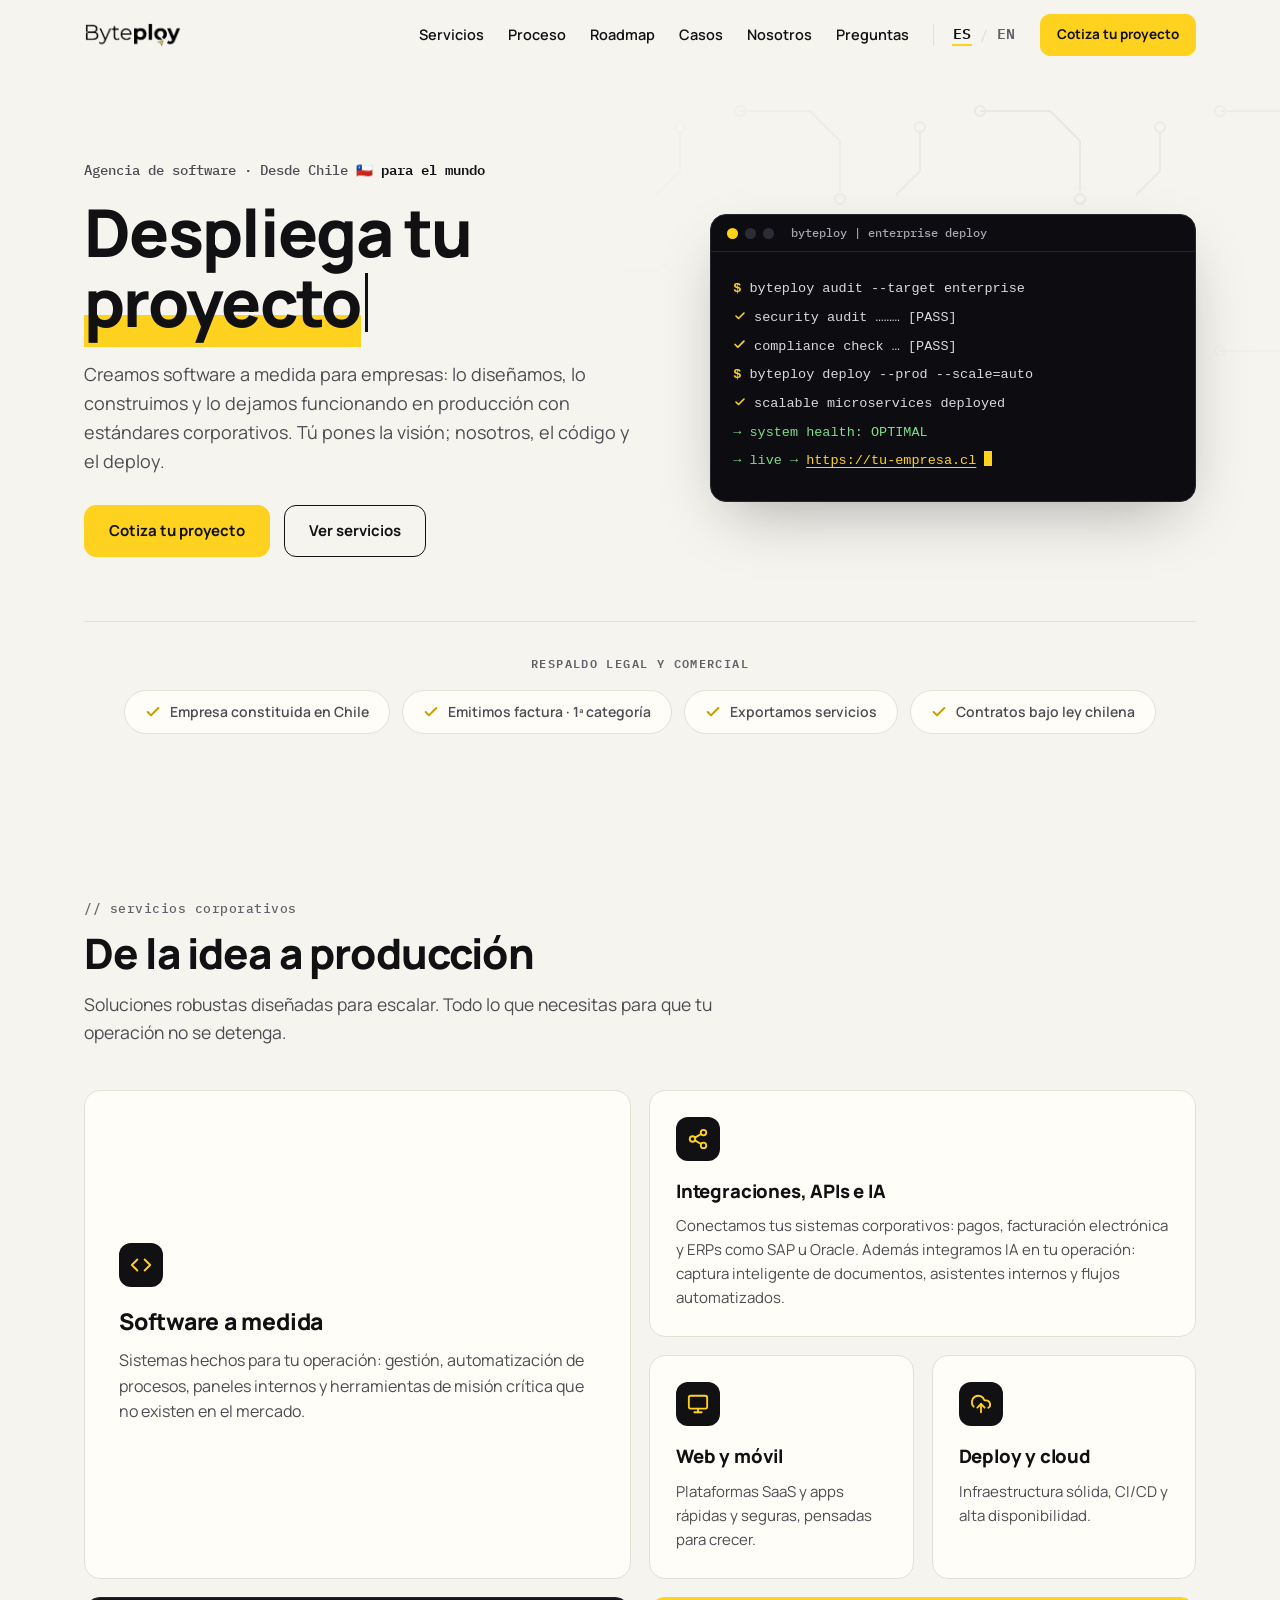
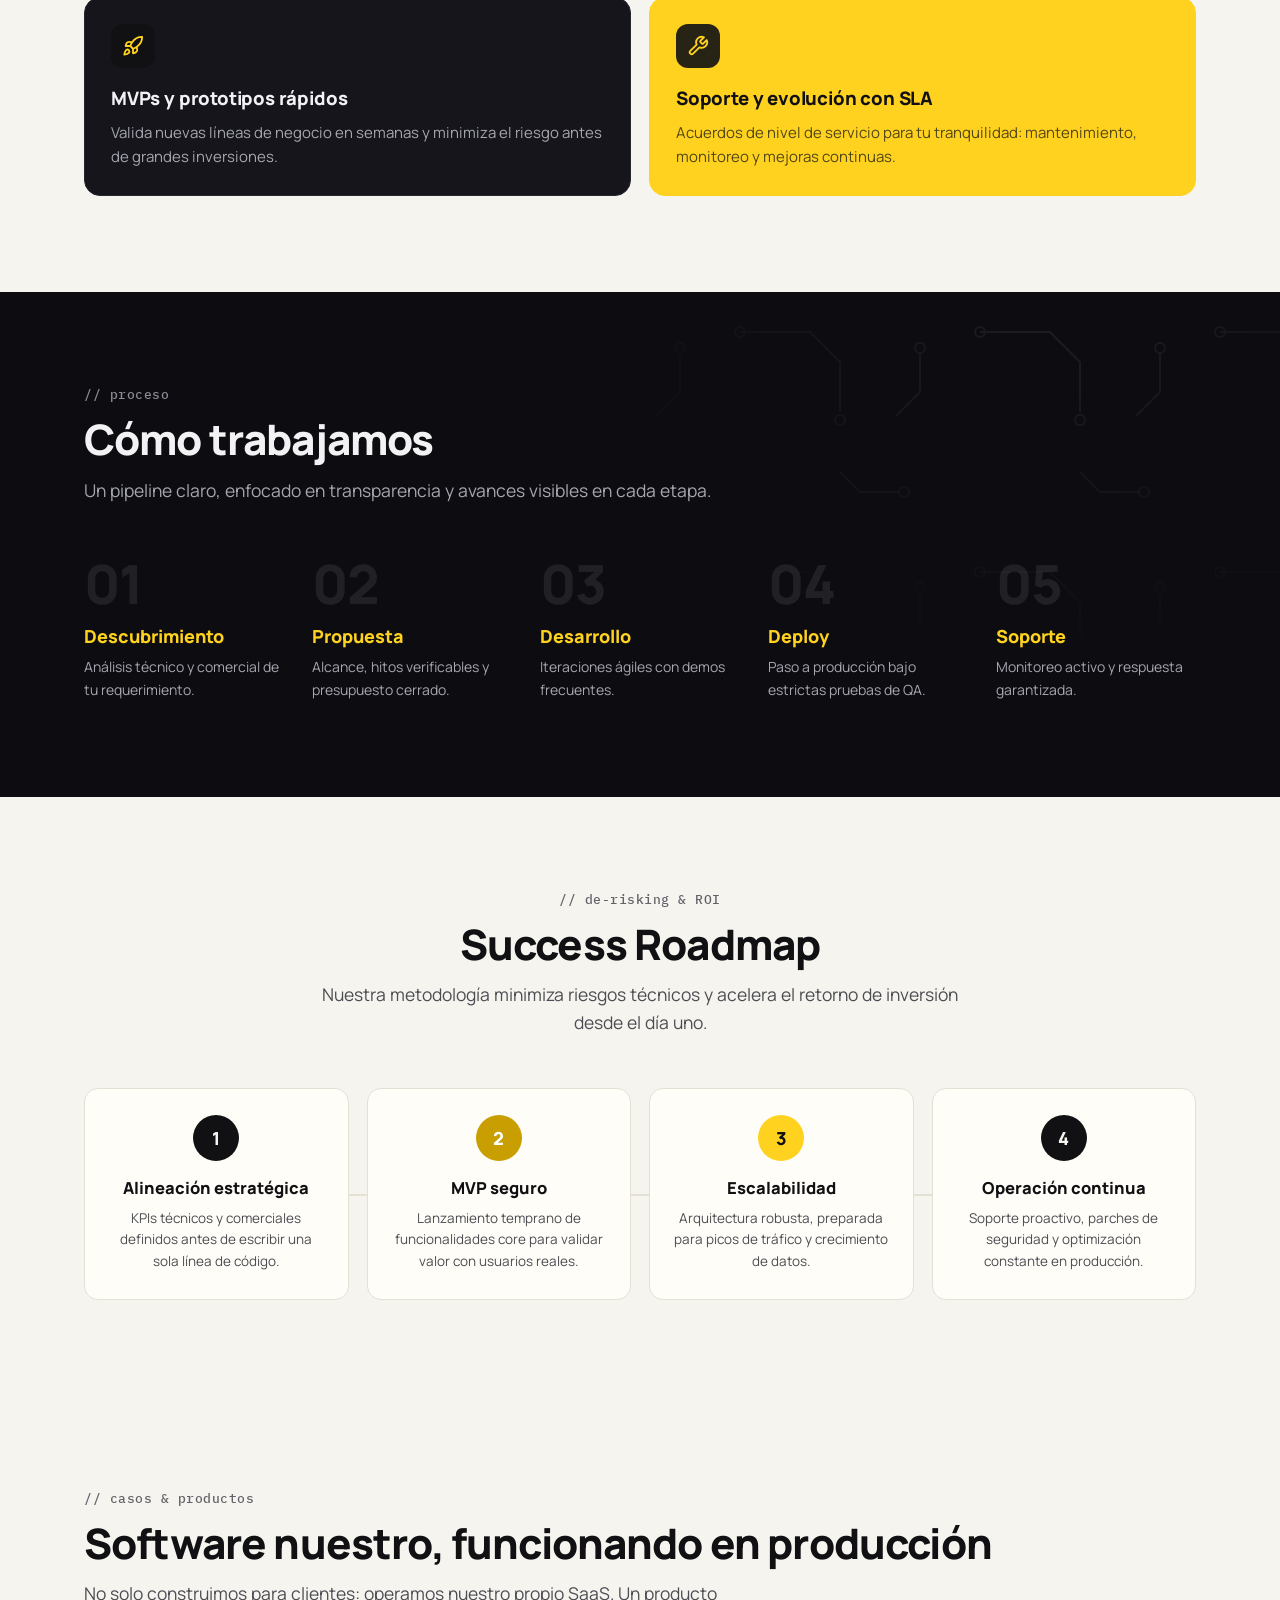
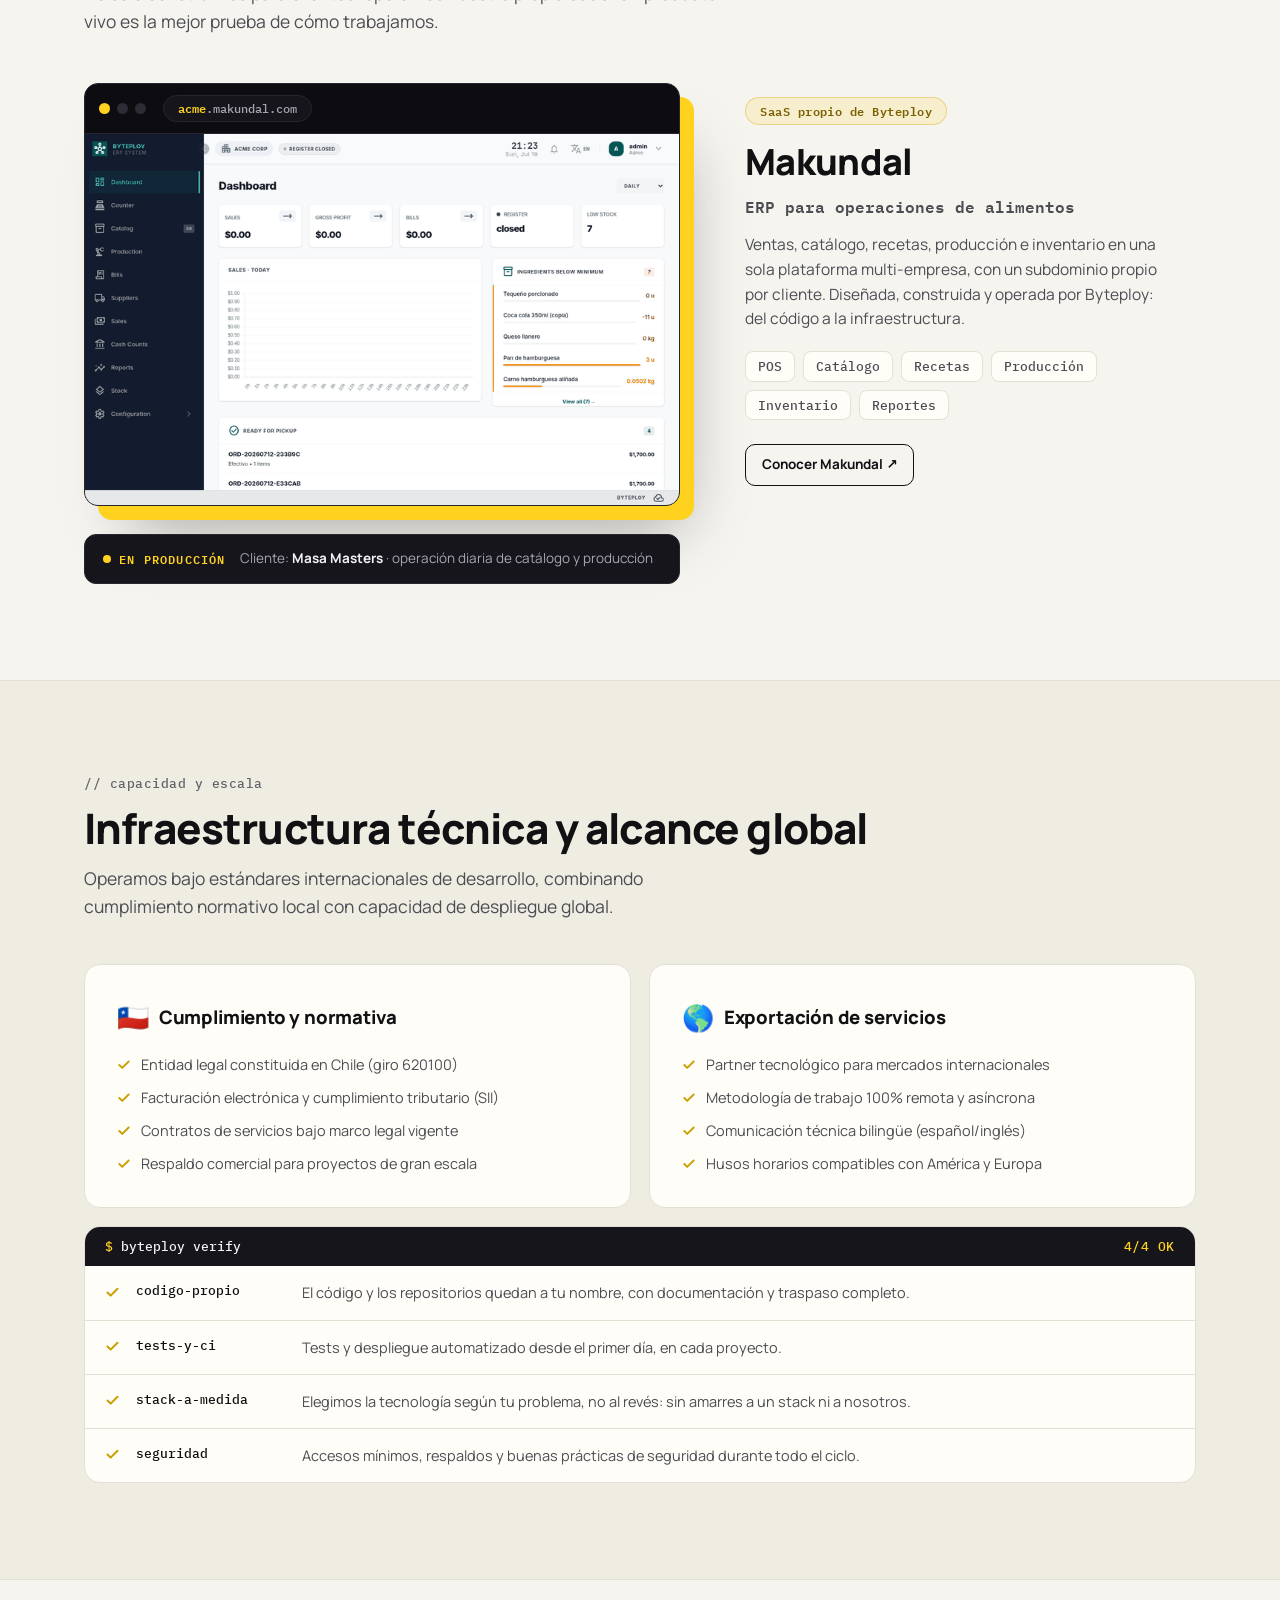
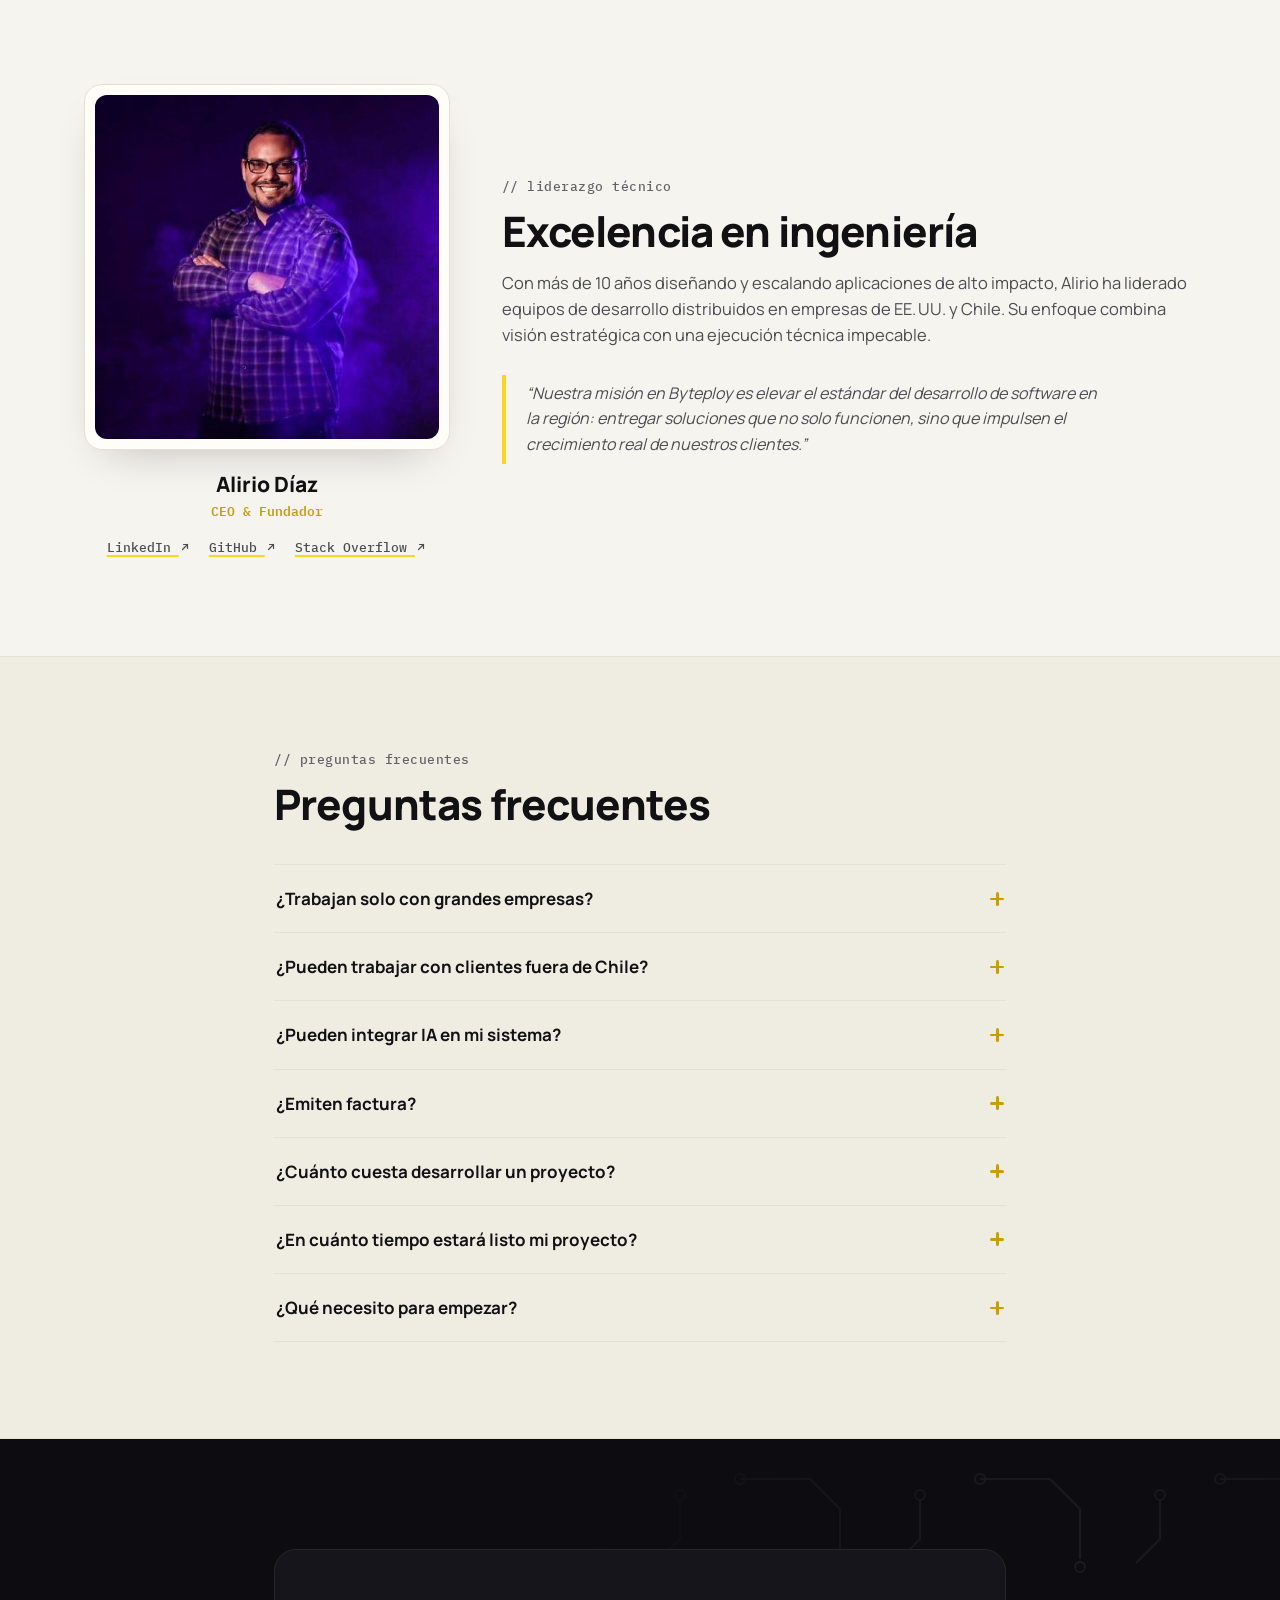
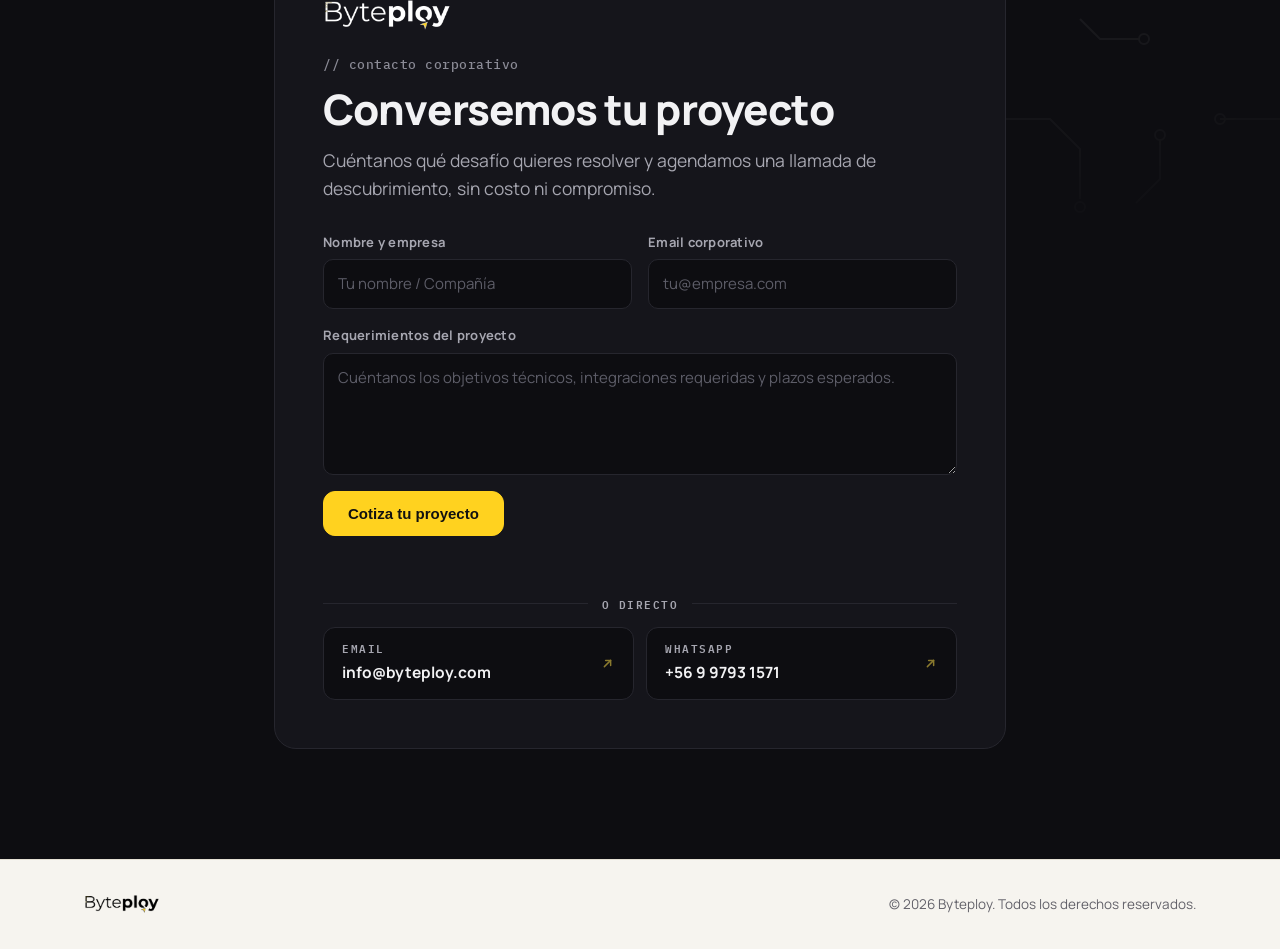
==== index.html @ f029f4d3 "Liderazgo: quitar mini-cards duplicadas y flechas SVG en links Se eliminan las cards Especialidad/Tr" ====
<!doctype html>
<html lang="es">
<head>
  <meta charset="utf-8">
  <meta name="viewport" content="width=device-width, initial-scale=1">
  <title>Byteploy | Software a medida para empresas · Despliega tu empresa</title>
  <meta name="description" content="Agencia chilena de desarrollo de software a medida para empresas. Aplicaciones web, MVPs, integraciones ERP y deploy en producción con estándares corporativos. Desde Chile para el mundo.">
  <meta name="author" content="Byteploy">
  <meta name="robots" content="index, follow, max-image-preview:large">
  <meta name="format-detection" content="telephone=no">
  <meta name="theme-color" content="#f6f4ef">

  <link rel="canonical" href="https://byteploy.com/">
  <link rel="alternate" hreflang="es" href="https://byteploy.com/">
  <link rel="alternate" hreflang="en" href="https://byteploy.com/en/">
  <link rel="alternate" hreflang="x-default" href="https://byteploy.com/">

  <meta property="og:type" content="website">
  <meta property="og:site_name" content="Byteploy">
  <meta property="og:locale" content="es_CL">
  <meta property="og:locale:alternate" content="en_US">
  <meta property="og:title" content="Byteploy | Despliega tu empresa">
  <meta property="og:description" content="Software a medida para empresas: diseño, desarrollo, deploy y soporte con estándares corporativos. Desde Chile para el mundo.">
  <meta property="og:url" content="https://byteploy.com/">
  <meta property="og:image" content="https://byteploy.com/assets/og.png">
  <meta property="og:image:width" content="1200">
  <meta property="og:image:height" content="630">
  <meta property="og:image:alt" content="Byteploy | software a medida para empresas, desde Chile para el mundo">
  <meta name="twitter:card" content="summary_large_image">
  <meta name="twitter:title" content="Byteploy | Despliega tu empresa">
  <meta name="twitter:description" content="Software a medida para empresas: diseño, desarrollo, deploy y soporte con estándares corporativos.">
  <meta name="twitter:image" content="https://byteploy.com/assets/og.png">

  <link rel="icon" href="assets/favicon.ico" sizes="any">
  <link rel="icon" type="image/png" sizes="32x32" href="assets/favicon-32.png">
  <link rel="icon" type="image/png" sizes="16x16" href="assets/favicon-16.png">
  <link rel="apple-touch-icon" href="assets/apple-touch-icon.png">
  <link rel="manifest" href="site.webmanifest">
  <link rel="preload" href="assets/fonts/manrope-variable.woff2" as="font" type="font/woff2" crossorigin>
  <link rel="preload" href="assets/fonts/plexmono-400.woff2" as="font" type="font/woff2" crossorigin>
  <link rel="stylesheet" href="assets/styles.css">

  <script type="application/ld+json">
  {
    "@context": "https://schema.org",
    "@graph": [
      {
        "@type": ["Organization", "ProfessionalService"],
        "@id": "https://byteploy.com/#org",
        "name": "Byteploy",
        "url": "https://byteploy.com/",
        "logo": { "@type": "ImageObject", "url": "https://byteploy.com/assets/icon-512.png" },
        "image": "https://byteploy.com/assets/og.png",
        "slogan": "Despliega tu empresa",
        "description": "Agencia chilena de desarrollo de software a medida para empresas. De la idea a producción: diseño, desarrollo, deploy y soporte con SLA.",
        "email": "info@byteploy.com",
        "founder": {
          "@type": "Person",
          "name": "Alirio Díaz",
          "jobTitle": "CEO & Founder",
          "sameAs": [
            "https://linkedin.com/in/alirio-diaz",
            "https://github.com/AlirioDS",
            "https://stackoverflow.com/users/6620037/alirio-diaz"
          ]
        },
        "address": { "@type": "PostalAddress", "addressCountry": "CL" },
        "areaServed": [ { "@type": "Country", "name": "Chile" }, "Worldwide" ],
        "knowsLanguage": ["es", "en"],
        "isicV4": "6201",
        "contactPoint": {
          "@type": "ContactPoint",
          "contactType": "sales",
          "email": "info@byteploy.com",
          "availableLanguage": ["Spanish", "English"]
        }
      },
      {
        "@type": "WebSite",
        "@id": "https://byteploy.com/#website",
        "url": "https://byteploy.com/",
        "name": "Byteploy",
        "inLanguage": "es",
        "publisher": { "@id": "https://byteploy.com/#org" }
      },
      {
        "@type": "WebPage",
        "@id": "https://byteploy.com/#webpage",
        "url": "https://byteploy.com/",
        "name": "Byteploy | Software a medida para empresas · Despliega tu empresa",
        "isPartOf": { "@id": "https://byteploy.com/#website" },
        "about": { "@id": "https://byteploy.com/#org" },
        "inLanguage": "es"
      },
      {
        "@type": "FAQPage",
        "@id": "https://byteploy.com/#faq",
        "mainEntity": [
          {
            "@type": "Question",
            "name": "¿Trabajan solo con grandes empresas?",
            "acceptedAnswer": { "@type": "Answer", "text": "No. Desarrollamos desde MVPs para validar nuevas líneas de negocio hasta sistemas corporativos de misión crítica. El proceso se adapta al tamaño del proyecto." }
          },
          {
            "@type": "Question",
            "name": "¿Pueden trabajar con clientes fuera de Chile?",
            "acceptedAnswer": { "@type": "Answer", "text": "Sí. Trabajamos de forma remota con clientes de cualquier país y estamos habilitados para exportar servicios de desarrollo. Los contratos se firman bajo legislación chilena." }
          },
          {
            "@type": "Question",
            "name": "¿Pueden integrar IA en mi sistema?",
            "acceptedAnswer": { "@type": "Answer", "text": "Sí. Integramos modelos de lenguaje y automatización con IA en sistemas nuevos o existentes: captura inteligente de documentos, asistentes internos y flujos automatizados. Siempre con revisión de nuestro equipo y foco en resultados medibles." }
          },
          {
            "@type": "Question",
            "name": "¿Emiten factura?",
            "acceptedAnswer": { "@type": "Answer", "text": "Sí, por supuesto." }
          },
          {
            "@type": "Question",
            "name": "¿Cuánto cuesta desarrollar un proyecto?",
            "acceptedAnswer": { "@type": "Answer", "text": "Depende del alcance. Después de una primera conversación sin costo, te enviamos una propuesta clara con etapas, hitos verificables y presupuesto cerrado." }
          },
          {
            "@type": "Question",
            "name": "¿En cuánto tiempo estará listo mi proyecto?",
            "acceptedAnswer": { "@type": "Answer", "text": "Un MVP suele tomar semanas; un sistema completo, algunos meses. En la propuesta te entregamos un calendario realista con hitos verificables." }
          },
          {
            "@type": "Question",
            "name": "¿Qué necesito para empezar?",
            "acceptedAnswer": { "@type": "Answer", "text": "Solo tu idea o requerimiento. Escríbenos, lo conversamos y te proponemos el mejor camino: prototipo, MVP o desarrollo completo." }
          }
        ]
      }
    ]
  }
  </script>
</head>
<body>
<a class="skip-link" href="#contenido">Saltar al contenido</a>

<header class="site-header" id="top">
  <nav class="nav container" aria-label="Principal">
    <a class="brand" href="#top" aria-label="Byteploy | inicio">
      <img src="assets/wordmark.png" width="98" height="26" alt="Byteploy" fetchpriority="high">
    </a>
    <button class="nav-toggle" aria-expanded="false" aria-controls="nav-menu">
      <span class="sr-only">Abrir menú</span>
      <svg viewBox="0 0 24 24" width="24" height="24" aria-hidden="true" focusable="false" fill="none" stroke="currentColor" stroke-width="2" stroke-linecap="round"><line x1="4" y1="7" x2="20" y2="7"/><line x1="4" y1="12" x2="20" y2="12"/><line x1="4" y1="17" x2="20" y2="17"/></svg>
    </button>
    <ul id="nav-menu" class="nav-menu">
      <li><a href="#servicios">Servicios</a></li>
      <li><a href="#proceso">Proceso</a></li>
      <li><a href="#roadmap">Roadmap</a></li>
      <li><a href="#casos">Casos</a></li>
      <li><a href="#nosotros">Nosotros</a></li>
      <li><a href="#faq">Preguntas</a></li>
      <li class="lang-pair"><a class="lang-btn active" href="./" aria-current="true">ES</a><span aria-hidden="true">/</span><a class="lang-btn" href="en/" hreflang="en" lang="en">EN</a></li>
      <li><a class="btn btn-primary btn-small" href="#contacto">Cotiza tu proyecto</a></li>
    </ul>
  </nav>
</header>

<main id="contenido">

<section class="hero">
  <div class="circuit" aria-hidden="true"></div>
  <div class="container">
    <div class="hero-grid">
      <div class="hero-copy">
        <p class="eyebrow">Agencia de software · Desde Chile 🇨🇱 <b>para el mundo</b></p>
        <h1 class="hero-title">
          <span class="sr-only">Byteploy: despliega tu empresa, tu proyecto, tu idea.</span>
          <span aria-hidden="true">Despliega tu <span class="typewrap"><span id="typeword" class="typeword" data-words='["empresa","proyecto","idea","MVP","plataforma","startup","negocio"]'>empresa</span><span class="caret"></span></span></span>
        </h1>
        <p class="hero-sub">Creamos software a medida para empresas: lo diseñamos, lo construimos y lo dejamos funcionando en producción con estándares corporativos. Tú pones la visión; nosotros, el código y el deploy.</p>
        <div class="hero-cta">
          <a class="btn btn-primary" href="#contacto">Cotiza tu proyecto</a>
          <a class="btn btn-ghost" href="#servicios">Ver servicios</a>
        </div>
      </div>
      <div class="hero-visual" aria-hidden="true">
        <div class="term">
          <div class="term-bar"><span class="dot dot-y"></span><span class="dot"></span><span class="dot"></span><span class="term-title">byteploy | enterprise deploy</span></div>
          <pre class="term-body"><code><span class="p">$</span> byteploy audit --target enterprise
<span class="ck"></span>security audit ……… [PASS]
<span class="ck"></span>compliance check … [PASS]
<span class="p">$</span> byteploy deploy --prod --scale=auto
<span class="ck"></span>scalable microservices deployed
<span class="ok">→ system health: OPTIMAL</span>
<span class="ok">→ live →</span> <span class="t-url">https://tu-empresa.cl</span> <span class="term-cursor"></span></code></pre>
        </div>
      </div>
    </div>
    <div class="trust-chips">
      <p class="trust-label">Respaldo legal y comercial</p>
      <ul class="chips" aria-label="Respaldo legal y comercial">
        <li class="chip"><svg viewBox="0 0 24 24" aria-hidden="true" focusable="false"><path d="M20 6L9 17l-5-5"/></svg>Empresa constituida en Chile</li>
        <li class="chip"><svg viewBox="0 0 24 24" aria-hidden="true" focusable="false"><path d="M20 6L9 17l-5-5"/></svg>Emitimos factura · 1ª categoría</li>
        <li class="chip"><svg viewBox="0 0 24 24" aria-hidden="true" focusable="false"><path d="M20 6L9 17l-5-5"/></svg>Exportamos servicios</li>
        <li class="chip"><svg viewBox="0 0 24 24" aria-hidden="true" focusable="false"><path d="M20 6L9 17l-5-5"/></svg>Contratos bajo ley chilena</li>
      </ul>
    </div>
  </div>
</section>

<section id="servicios" class="section">
  <div class="container">
    <p class="kicker">// servicios corporativos</p>
    <h2 data-reveal>De la idea a producción</h2>
    <p class="section-sub" data-reveal>Soluciones robustas diseñadas para escalar. Todo lo que necesitas para que tu operación no se detenga.</p>
    <div class="bento">
      <article class="card b-a" data-reveal>
        <div>
          <span class="icon-chip"><svg viewBox="0 0 24 24" aria-hidden="true" focusable="false"><polyline points="16 18 22 12 16 6"/><polyline points="8 6 2 12 8 18"/></svg></span>
          <h3>Software a medida</h3>
          <p>Sistemas hechos para tu operación: gestión, automatización de procesos, paneles internos y herramientas de misión crítica que no existen en el mercado.</p>
        </div>
      </article>
      <article class="card b-b" data-reveal>
        <span class="icon-chip"><svg viewBox="0 0 24 24" aria-hidden="true" focusable="false"><circle cx="18" cy="5" r="3"/><circle cx="6" cy="12" r="3"/><circle cx="18" cy="19" r="3"/><line x1="8.59" y1="13.51" x2="15.42" y2="17.49"/><line x1="15.41" y1="6.51" x2="8.59" y2="10.49"/></svg></span>
        <h3>Integraciones, APIs e IA</h3>
        <p>Conectamos tus sistemas corporativos: pagos, facturación electrónica y ERPs como SAP u Oracle. Además integramos IA en tu operación: captura inteligente de documentos, asistentes internos y flujos automatizados.</p>
      </article>
      <article class="card b-c" data-reveal>
        <span class="icon-chip"><svg viewBox="0 0 24 24" aria-hidden="true" focusable="false"><rect x="2" y="3" width="20" height="14" rx="2"/><line x1="8" y1="21" x2="16" y2="21"/><line x1="12" y1="17" x2="12" y2="21"/></svg></span>
        <h3>Web y móvil</h3>
        <p>Plataformas SaaS y apps rápidas y seguras, pensadas para crecer.</p>
      </article>
      <article class="card b-d" data-reveal>
        <span class="icon-chip"><svg viewBox="0 0 24 24" aria-hidden="true" focusable="false"><path d="M4 14.9A7 7 0 1 1 15.7 8h1.8a4.5 4.5 0 0 1 2.5 8.2"/><path d="M12 12v9"/><path d="m16 16-4-4-4 4"/></svg></span>
        <h3>Deploy y cloud</h3>
        <p>Infraestructura sólida, CI/CD y alta disponibilidad.</p>
      </article>
      <article class="card card-dark b-e" data-reveal>
        <div>
          <span class="icon-chip"><svg viewBox="0 0 24 24" aria-hidden="true" focusable="false"><path d="M4.5 16.5c-1.5 1.26-2 5-2 5s3.74-.5 5-2c.71-.84.7-2.13-.09-2.91a2.18 2.18 0 0 0-2.91-.09z"/><path d="m12 15-3-3a22 22 0 0 1 2-3.95A12.88 12.88 0 0 1 22 2c0 2.72-.78 7.5-6 11a22.35 22.35 0 0 1-4 2z"/><path d="M9 12H4s.55-3.03 2-4c1.62-1.08 5 0 5 0"/><path d="M12 15v5s3.03-.55 4-2c1.08-1.62 0-5 0-5"/></svg></span>
          <h3>MVPs y prototipos rápidos</h3>
          <p>Valida nuevas líneas de negocio en semanas y minimiza el riesgo antes de grandes inversiones.</p>
        </div>
      </article>
      <article class="card card-yellow b-f" data-reveal>
        <div>
          <span class="icon-chip icon-chip-inv"><svg viewBox="0 0 24 24" aria-hidden="true" focusable="false"><path d="M14.7 6.3a1 1 0 0 0 0 1.4l1.6 1.6a1 1 0 0 0 1.4 0l3.77-3.77a6 6 0 0 1-7.94 7.94l-6.91 6.91a2.12 2.12 0 0 1-3-3l6.91-6.91a6 6 0 0 1 7.94-7.94l-3.76 3.76z"/></svg></span>
          <h3>Soporte y evolución con SLA</h3>
          <p>Acuerdos de nivel de servicio para tu tranquilidad: mantenimiento, monitoreo y mejoras continuas.</p>
        </div>
      </article>
    </div>
  </div>
</section>

<section id="proceso" class="section section-dark">
  <div class="circuit" aria-hidden="true"></div>
  <div class="container">
    <p class="kicker">// proceso</p>
    <h2 data-reveal>Cómo trabajamos</h2>
    <p class="section-sub" data-reveal>Un pipeline claro, enfocado en transparencia y avances visibles en cada etapa.</p>
    <ol class="steps">
      <li class="step" data-reveal><div class="ghost">01</div><h3>Descubrimiento</h3><p>Análisis técnico y comercial de tu requerimiento.</p></li>
      <li class="step" data-reveal><div class="ghost">02</div><h3>Propuesta</h3><p>Alcance, hitos verificables y presupuesto cerrado.</p></li>
      <li class="step" data-reveal><div class="ghost">03</div><h3>Desarrollo</h3><p>Iteraciones ágiles con demos frecuentes.</p></li>
      <li class="step" data-reveal><div class="ghost">04</div><h3>Deploy</h3><p>Paso a producción bajo estrictas pruebas de QA.</p></li>
      <li class="step" data-reveal><div class="ghost">05</div><h3>Soporte</h3><p>Monitoreo activo y respuesta garantizada.</p></li>
    </ol>
  </div>
</section>

<section id="roadmap" class="section">
  <div class="container center">
    <p class="kicker">// de-risking &amp; ROI</p>
    <h2 data-reveal>Success Roadmap</h2>
    <p class="section-sub" data-reveal>Nuestra metodología minimiza riesgos técnicos y acelera el retorno de inversión desde el día uno.</p>
    <div class="road">
      <div class="road-line" aria-hidden="true"></div>
      <div class="road-grid">
        <div class="road-card" data-reveal><div class="road-num rn-ink">1</div><h3>Alineación estratégica</h3><p>KPIs técnicos y comerciales definidos antes de escribir una sola línea de código.</p></div>
        <div class="road-card" data-reveal><div class="road-num rn-gold">2</div><h3>MVP seguro</h3><p>Lanzamiento temprano de funcionalidades core para validar valor con usuarios reales.</p></div>
        <div class="road-card" data-reveal><div class="road-num rn-yellow">3</div><h3>Escalabilidad</h3><p>Arquitectura robusta, preparada para picos de tráfico y crecimiento de datos.</p></div>
        <div class="road-card" data-reveal><div class="road-num rn-ink">4</div><h3>Operación continua</h3><p>Soporte proactivo, parches de seguridad y optimización constante en producción.</p></div>
      </div>
    </div>
  </div>
</section>

<section id="casos" class="section">
  <div class="container">
    <p class="kicker">// casos &amp; productos</p>
    <h2 data-reveal>Software nuestro, funcionando en producción</h2>
    <p class="section-sub" data-reveal>No solo construimos para clientes: operamos nuestro propio SaaS. Un producto vivo es la mejor prueba de cómo trabajamos.</p>
    <div class="case-show">
      <div class="case-window" data-reveal>
        <div class="case-frame">
          <div class="case-frame-bar">
            <span class="dot dot-y"></span><span class="dot"></span><span class="dot"></span>
            <span class="case-url"><b>acme</b>.makundal.com</span>
          </div>
          <img src="assets/makundal-demo.gif" width="800" height="500" alt="Recorrido por Makundal: dashboard de ventas, punto de venta, catálogo, producción y reportes" loading="lazy">
        </div>
        <div class="case-status">
          <span class="case-status-live"><span class="case-status-dot" aria-hidden="true"></span>EN PRODUCCIÓN</span>
          <p>Cliente: <b>Masa Masters</b> · operación diaria de catálogo y producción</p>
        </div>
      </div>
      <div class="case-id" data-reveal>
        <p class="case-badge">SaaS propio de Byteploy</p>
        <h3>Makundal</h3>
        <p class="case-role">ERP para operaciones de alimentos</p>
        <p>Ventas, catálogo, recetas, producción e inventario en una sola plataforma multi-empresa, con un subdominio propio por cliente. Diseñada, construida y operada por Byteploy: del código a la infraestructura.</p>
        <ul class="case-modules" aria-label="Módulos de Makundal">
          <li>POS</li><li>Catálogo</li><li>Recetas</li><li>Producción</li><li>Inventario</li><li>Reportes</li>
        </ul>
        <a class="btn btn-ghost btn-small" href="https://makundal.com" target="_blank" rel="noopener">Conocer Makundal ↗</a>
      </div>
    </div>
  </div>
</section>

<section id="nosotros" class="section section-alt">
  <div class="container">
    <p class="kicker">// capacidad y escala</p>
    <h2 data-reveal>Infraestructura técnica y alcance global</h2>
    <p class="section-sub" data-reveal>Operamos bajo estándares internacionales de desarrollo, combinando cumplimiento normativo local con capacidad de despliegue global.</p>
    <div class="grid cards-2">
      <article class="card card-lg" data-reveal>
        <h3 class="flag"><span class="emoji">🇨🇱</span> Cumplimiento y normativa</h3>
        <ul class="mini-list">
          <li>Entidad legal constituida en Chile (giro 620100)</li>
          <li>Facturación electrónica y cumplimiento tributario (SII)</li>
          <li>Contratos de servicios bajo marco legal vigente</li>
          <li>Respaldo comercial para proyectos de gran escala</li>
        </ul>
      </article>
      <article class="card card-lg" data-reveal>
        <h3 class="flag"><span class="emoji">🌎</span> Exportación de servicios</h3>
        <ul class="mini-list">
          <li>Partner tecnológico para mercados internacionales</li>
          <li>Metodología de trabajo 100% remota y asíncrona</li>
          <li>Comunicación técnica bilingüe (español/inglés)</li>
          <li>Husos horarios compatibles con América y Europa</li>
        </ul>
      </article>
    </div>
    <div class="verify-panel" data-reveal>
      <h3 class="sr-only">Garantías de ingeniería</h3>
      <div class="verify-bar">
        <span class="verify-cmd">byteploy verify</span>
        <span class="verify-count">4/4 OK</span>
      </div>
      <ul class="verify-list">
        <li class="verify-row">
          <span class="verify-check" aria-hidden="true"></span>
          <span class="verify-slug">codigo-propio</span>
          <p>El código y los repositorios quedan a tu nombre, con documentación y traspaso completo.</p>
        </li>
        <li class="verify-row">
          <span class="verify-check" aria-hidden="true"></span>
          <span class="verify-slug">tests-y-ci</span>
          <p>Tests y despliegue automatizado desde el primer día, en cada proyecto.</p>
        </li>
        <li class="verify-row">
          <span class="verify-check" aria-hidden="true"></span>
          <span class="verify-slug">stack-a-medida</span>
          <p>Elegimos la tecnología según tu problema, no al revés: sin amarres a un stack ni a nosotros.</p>
        </li>
        <li class="verify-row">
          <span class="verify-check" aria-hidden="true"></span>
          <span class="verify-slug">seguridad</span>
          <p>Accesos mínimos, respaldos y buenas prácticas de seguridad durante todo el ciclo.</p>
        </li>
      </ul>
    </div>
  </div>
</section>

<section id="liderazgo" class="section">
  <div class="container lead-grid">
    <div class="lead-side" data-reveal>
      <div class="lead-photo">
        <div class="ratio"><img src="assets/founder.jpg" width="460" height="460" alt="Alirio Díaz, CEO y fundador de Byteploy" loading="lazy"></div>
      </div>
      <div class="lead-name">
        <h3>Alirio Díaz</h3>
        <p class="lead-role">CEO &amp; Fundador</p>
        <ul class="founder-links">
          <li><a href="https://linkedin.com/in/alirio-diaz" target="_blank" rel="noopener">LinkedIn <svg class="ext" viewBox="0 0 24 24" width="12" height="12" fill="none" stroke="currentColor" stroke-width="2.4" stroke-linecap="round" stroke-linejoin="round" aria-hidden="true" focusable="false"><path d="M7 17 17 7"/><path d="M9 7h8v8"/></svg></a></li>
          <li><a href="https://github.com/AlirioDS" target="_blank" rel="noopener">GitHub <svg class="ext" viewBox="0 0 24 24" width="12" height="12" fill="none" stroke="currentColor" stroke-width="2.4" stroke-linecap="round" stroke-linejoin="round" aria-hidden="true" focusable="false"><path d="M7 17 17 7"/><path d="M9 7h8v8"/></svg></a></li>
          <li><a href="https://stackoverflow.com/users/6620037/alirio-diaz" target="_blank" rel="noopener">Stack Overflow <svg class="ext" viewBox="0 0 24 24" width="12" height="12" fill="none" stroke="currentColor" stroke-width="2.4" stroke-linecap="round" stroke-linejoin="round" aria-hidden="true" focusable="false"><path d="M7 17 17 7"/><path d="M9 7h8v8"/></svg></a></li>
        </ul>
      </div>
    </div>
    <div class="lead-copy">
      <p class="kicker">// liderazgo técnico</p>
      <h2 data-reveal>Excelencia en ingeniería</h2>
      <p class="lead-bio" data-reveal>Con más de 10 años diseñando y escalando aplicaciones de alto impacto, Alirio ha liderado equipos de desarrollo distribuidos en empresas de EE.&#8239;UU. y Chile. Su enfoque combina visión estratégica con una ejecución técnica impecable.</p>
      <blockquote class="quote" data-reveal>“Nuestra misión en Byteploy es elevar el estándar del desarrollo de software en la región: entregar soluciones que no solo funcionen, sino que impulsen el crecimiento real de nuestros clientes.”</blockquote>
    </div>
  </div>
</section>

<section id="faq" class="section section-alt">
  <div class="container container-narrow">
    <p class="kicker">// preguntas frecuentes</p>
    <h2 data-reveal>Preguntas frecuentes</h2>
    <div class="faq-list">
      <details class="faq" data-reveal><summary>¿Trabajan solo con grandes empresas?<span class="faq-icon" aria-hidden="true"></span></summary><p>No. Desarrollamos desde MVPs para validar nuevas líneas de negocio hasta sistemas corporativos de misión crítica. El proceso se adapta al tamaño del proyecto.</p></details>
      <details class="faq" data-reveal><summary>¿Pueden trabajar con clientes fuera de Chile?<span class="faq-icon" aria-hidden="true"></span></summary><p>Sí. Trabajamos de forma remota con clientes de cualquier país y estamos habilitados para exportar servicios de desarrollo. Los contratos se firman bajo legislación chilena.</p></details>
      <details class="faq" data-reveal><summary>¿Pueden integrar IA en mi sistema?<span class="faq-icon" aria-hidden="true"></span></summary><p>Sí. Integramos modelos de lenguaje y automatización con IA en sistemas nuevos o existentes: captura inteligente de documentos, asistentes internos y flujos automatizados. Siempre con revisión de nuestro equipo y foco en resultados medibles.</p></details>
      <details class="faq" data-reveal><summary>¿Emiten factura?<span class="faq-icon" aria-hidden="true"></span></summary><p>Sí, por supuesto.</p></details>
      <details class="faq" data-reveal><summary>¿Cuánto cuesta desarrollar un proyecto?<span class="faq-icon" aria-hidden="true"></span></summary><p>Depende del alcance. Después de una primera conversación sin costo, te enviamos una propuesta clara con etapas, hitos verificables y presupuesto cerrado.</p></details>
      <details class="faq" data-reveal><summary>¿En cuánto tiempo estará listo mi proyecto?<span class="faq-icon" aria-hidden="true"></span></summary><p>Un MVP suele tomar semanas; un sistema completo, algunos meses. En la propuesta te entregamos un calendario realista con hitos verificables.</p></details>
      <details class="faq" data-reveal><summary>¿Qué necesito para empezar?<span class="faq-icon" aria-hidden="true"></span></summary><p>Solo tu idea o requerimiento. Escríbenos, lo conversamos y te proponemos el mejor camino: prototipo, MVP o desarrollo completo.</p></details>
    </div>
  </div>
</section>

<section id="contacto" class="section section-dark section-contact">
  <div class="circuit" aria-hidden="true"></div>
  <div class="container container-narrow">
    <div class="contact-card" data-reveal>
      <img class="contact-word" src="assets/wordmark-light.png" width="129" height="34" alt="Byteploy" loading="lazy">
      <p class="kicker">// contacto corporativo</p>
      <h2>Conversemos tu proyecto</h2>
      <p class="section-sub">Cuéntanos qué desafío quieres resolver y agendamos una llamada de descubrimiento, sin costo ni compromiso.</p>
      <form class="contact-form" id="contact-form" action="https://api.web3forms.com/submit" method="POST"
            novalidate
            data-ok="¡Gracias! Recibimos tu solicitud y te responderemos muy pronto."
            data-err="No pudimos enviar el mensaje. Inténtalo de nuevo o escríbenos a info@byteploy.com."
            data-config="Formulario en configuración. Mientras tanto, escríbenos a info@byteploy.com."
            data-sending="Enviando…">
        <!-- Reemplaza el valor por tu Access Key de web3forms.com (gratis, enlazada a info@byteploy.com) -->
        <input type="hidden" name="access_key" value="PON-AQUI-TU-ACCESS-KEY-DE-WEB3FORMS">
        <input type="hidden" name="subject" value="Nuevo contacto corporativo desde byteploy.com">
        <input type="hidden" name="from_name" value="Web Byteploy">
        <input type="checkbox" name="botcheck" class="hp" tabindex="-1" autocomplete="off" aria-hidden="true">
        <div class="form-row">
          <div class="field"><label for="cf-nombre">Nombre y empresa</label><input id="cf-nombre" name="name" type="text" autocomplete="name" required placeholder="Tu nombre / Compañía"></div>
          <div class="field"><label for="cf-email">Email corporativo</label><input id="cf-email" name="email" type="email" autocomplete="email" required placeholder="tu@empresa.com"></div>
        </div>
        <div class="field"><label for="cf-mensaje">Requerimientos del proyecto</label><textarea id="cf-mensaje" name="message" rows="4" required placeholder="Cuéntanos los objetivos técnicos, integraciones requeridas y plazos esperados."></textarea></div>
        <button class="btn btn-primary form-submit" type="submit">Cotiza tu proyecto</button>
        <p class="form-status" role="status" aria-live="polite"></p>
      </form>
      <p class="contact-or" aria-hidden="true">o directo</p>
      <div class="contact-channels">
        <a class="channel" href="mailto:info@byteploy.com" aria-label="Escribir un correo a info@byteploy.com">
          <span class="channel-label">email</span>
          <span class="channel-value">info@byteploy.com</span>
          <span class="channel-arrow" aria-hidden="true"><svg viewBox="0 0 24 24" width="15" height="15" aria-hidden="true" focusable="false" fill="none" stroke="currentColor" stroke-width="2.4" stroke-linecap="round" stroke-linejoin="round"><path d="M7 17 17 7"/><path d="M9 7h8v8"/></svg></span>
        </a>
        <a class="channel" href="https://wa.me/56997931571?text=Hola%20Byteploy%2C%20quiero%20cotizar%20un%20proyecto" target="_blank" rel="noopener" aria-label="Abrir WhatsApp al +56 9 9793 1571">
          <span class="channel-label">whatsapp</span>
          <span class="channel-value">+56 9 9793 1571</span>
          <span class="channel-arrow" aria-hidden="true"><svg viewBox="0 0 24 24" width="15" height="15" aria-hidden="true" focusable="false" fill="none" stroke="currentColor" stroke-width="2.4" stroke-linecap="round" stroke-linejoin="round"><path d="M7 17 17 7"/><path d="M9 7h8v8"/></svg></span>
        </a>
      </div>
    </div>
  </div>
</section>

</main>

<footer class="site-footer">
  <div class="container footer-grid">
    <a class="footer-brand" href="#top" aria-label="Byteploy | inicio"><img src="assets/wordmark.png" width="76" height="20" alt="Byteploy"></a>
    <div class="footer-legal"><p>© <span id="year">2026</span> Byteploy. Todos los derechos reservados.</p></div>
  </div>
</footer>

<script src="assets/script.js" defer></script>
</body>
</html>
---- assets/styles.css ----
/* ============================================================
   Byteploy — styles.css (v2)
   Diseño: "Byteploy Web v2" (claude.ai/design) portado a producción.
   Paleta v2: papel #F6F4EF · tinta #111114 · amarillo #FFD21F ·
   oro #C99E00 · oscuro #0D0D11. Tipografía: Manrope (variable) +
   IBM Plex Mono, ambas self-hosted. Sin dependencias externas.
   ============================================================ */

@font-face {
  font-family: "Manrope";
  font-style: normal;
  font-weight: 200 800;
  font-display: swap;
  src: url("fonts/manrope-variable.woff2") format("woff2");
}
@font-face {
  font-family: "IBM Plex Mono";
  font-style: normal;
  font-weight: 400;
  font-display: swap;
  src: url("fonts/plexmono-400.woff2") format("woff2");
}
@font-face {
  font-family: "IBM Plex Mono";
  font-style: normal;
  font-weight: 500;
  font-display: swap;
  src: url("fonts/plexmono-500.woff2") format("woff2");
}
@font-face {
  font-family: "IBM Plex Mono";
  font-style: normal;
  font-weight: 600;
  font-display: swap;
  src: url("fonts/plexmono-600.woff2") format("woff2");
}

:root {
  --paper: #f6f4ef;
  --paper2: #fffdf7;
  --ink: #111114;
  --ink2: #4c4c53;
  --muted: #63626a;
  --yellow: #ffd21f;
  --yellow2: #c99e00;
  --line: #e4e0d4;
  --dark: #0d0d11;
  --dark2: #15151b;
  --dline: #26262e;
  --dmuted: #a6a6b0;
  --dtext: #f2f2f4;
  --font-sans: "Manrope", system-ui, -apple-system, "Segoe UI", Roboto, sans-serif;
  --font-mono: "IBM Plex Mono", ui-monospace, SFMono-Regular, Menlo, Consolas, monospace;
}

* { box-sizing: border-box; margin: 0; padding: 0; }

html { scroll-behavior: smooth; -webkit-text-size-adjust: 100%; color-scheme: light; }

body {
  font-family: var(--font-sans);
  background: var(--paper);
  color: var(--ink);
  line-height: 1.6;
  overflow-x: clip;
  -webkit-font-smoothing: antialiased;
}

img { display: block; max-width: 100%; height: auto; }
a { color: var(--ink); text-decoration-color: var(--yellow); text-decoration-thickness: 2px; text-underline-offset: 3px; }
a:hover { color: var(--yellow2); }
ul, ol { list-style: none; }

::selection { background: var(--yellow); color: var(--ink); }
:focus-visible { outline: 2px solid var(--ink); outline-offset: 3px; border-radius: 4px; }

.container { max-width: 1160px; margin: 0 auto; padding: 0 24px; }
.container-narrow { max-width: 780px; }
.sr-only { position: absolute; width: 1px; height: 1px; overflow: hidden; clip: rect(0 0 0 0); white-space: nowrap; }
.skip-link { position: fixed; top: -60px; left: 16px; z-index: 200; background: var(--ink); color: #fff; padding: 10px 16px; border-radius: 10px; transition: top 0.2s; }
.skip-link:focus { top: 12px; }
section { scroll-margin-top: 92px; }

.kicker { font: 500 13px/1 var(--font-mono); color: var(--muted); letter-spacing: 0.04em; margin-bottom: 14px; }
h2 { font-size: clamp(28px, 3.6vw, 42px); font-weight: 800; letter-spacing: -0.02em; line-height: 1.15; text-wrap: pretty; }
.section { padding: 96px 0; }
.section-sub { color: var(--ink2); font-size: 17.5px; max-width: 58ch; margin-top: 12px; text-wrap: pretty; }
.center { text-align: center; }
.center .section-sub { margin-left: auto; margin-right: auto; }

/* ---------- Botones ---------- */

.btn {
  display: inline-flex; align-items: center; justify-content: center; gap: 8px;
  font-weight: 700; font-size: 15px; padding: 13px 24px; border-radius: 12px;
  text-decoration: none; border: 1.5px solid transparent; cursor: pointer;
  transition: transform 0.15s, box-shadow 0.15s, background 0.15s, color 0.15s;
}
.btn:hover { transform: translateY(-1px); }
.btn-primary { background: var(--yellow); color: #111; border-color: var(--yellow); }
.btn-primary:hover { box-shadow: 0 8px 20px rgba(17, 17, 20, 0.15); color: #111; }
.btn-ghost { border-color: var(--ink); color: var(--ink); }
.btn-ghost:hover { background: var(--ink); color: var(--paper); }
.btn-small { padding: 9px 16px; font-size: 13.5px; border-radius: 10px; }

/* ---------- Header ---------- */

.site-header {
  position: sticky; top: 0; z-index: 100;
  background: rgba(246, 244, 239, 0.86);
  -webkit-backdrop-filter: blur(10px) saturate(1.4);
  backdrop-filter: blur(10px) saturate(1.4);
  border-bottom: 1px solid transparent;
  transition: border-color 0.2s, box-shadow 0.2s;
}
.site-header.scrolled { border-color: var(--line); box-shadow: 0 2px 14px rgba(17, 17, 20, 0.05); }
.nav { display: flex; align-items: center; justify-content: space-between; height: 70px; }
.brand { display: flex; align-items: center; gap: 9px; }
.brand img { height: 26px; width: auto; }
.brand .brand-mark { height: 30px; width: auto; }
.nav-menu { display: flex; align-items: center; gap: 24px; }
.nav-menu a:not(.btn) { font-size: 14.5px; font-weight: 600; text-decoration: none; }
.nav-menu a:not(.btn):hover { color: var(--ink); text-decoration: underline; text-decoration-color: var(--yellow); text-decoration-thickness: 3px; }
.lang-pair { display: flex; align-items: center; gap: 8px; font: 500 13px/1 var(--font-mono); color: var(--line); border-left: 1px solid var(--line); padding-left: 18px; }
.lang-btn { font: inherit; color: var(--muted); padding: 3px 1px; border-bottom: 2px solid transparent; text-decoration: none; }
.lang-btn:hover { color: var(--ink); }
.lang-btn.active { color: var(--ink); font-weight: 600; border-bottom-color: var(--yellow); }
.nav-toggle { display: none; background: none; border: 0; color: var(--ink); padding: 8px; cursor: pointer; }

/* ---------- Circuito (decoración) ---------- */

.circuit {
  position: absolute; inset: 0; pointer-events: none;
  background-image: url("data:image/svg+xml,%3Csvg xmlns='http://www.w3.org/2000/svg' width='240' height='240' fill='none' stroke='%23111114' stroke-width='2'%3E%3Cpath d='M20 40h70l30 30v50'/%3E%3Ccircle cx='120' cy='128' r='5'/%3E%3Ccircle cx='20' cy='40' r='5'/%3E%3Cpath d='M180 200h-40l-20-20'/%3E%3Ccircle cx='184' cy='200' r='5'/%3E%3Cpath d='M200 60v40l-24 24'/%3E%3Ccircle cx='200' cy='56' r='5'/%3E%3C/svg%3E");
  opacity: 0.055;
  mask-image: radial-gradient(720px 480px at 82% 10%, #000 0%, transparent 70%);
  -webkit-mask-image: radial-gradient(720px 480px at 82% 10%, #000 0%, transparent 70%);
}
.section-dark .circuit { filter: invert(1); opacity: 0.07; }

/* ---------- Hero ---------- */

.hero { position: relative; padding: 88px 0 72px; overflow: hidden; }
.hero-grid { display: grid; grid-template-columns: 1.08fr 0.92fr; gap: 56px; align-items: center; position: relative; }
.hero-grid > * { min-width: 0; }
.eyebrow { font: 500 13.5px/1.5 var(--font-mono); color: var(--ink2); margin-bottom: 18px; }
.eyebrow b { color: var(--ink); }
.hero-title { font-size: clamp(40px, 5.6vw, 66px); font-weight: 800; letter-spacing: -0.025em; line-height: 1.06; }
/* La palabra animada vive en su propia línea → el nº de líneas del h1 no
   cambia al escribir/borrar y el layout no salta (CLS 0) */
.typewrap { display: block; white-space: nowrap; }
.typeword { background: linear-gradient(transparent 64%, var(--yellow) 64%); }
.caret { display: inline-block; width: 3px; height: 0.9em; background: var(--ink); margin-left: 4px; vertical-align: -0.08em; animation: blink 1.1s steps(1) infinite; }
@keyframes blink { 50% { opacity: 0; } }
.hero-sub { margin-top: 22px; font-size: 18px; color: var(--ink2); max-width: 54ch; text-wrap: pretty; }
.hero-cta { display: flex; gap: 14px; margin-top: 30px; flex-wrap: wrap; }

/* ---------- Trust chips ---------- */

.trust-chips { margin-top: 64px; padding-top: 36px; border-top: 1px solid var(--line); position: relative; }
.trust-label { text-align: center; font: 600 11.5px/1 var(--font-mono); letter-spacing: 0.12em; text-transform: uppercase; color: var(--muted); margin-bottom: 20px; }
.chips { display: flex; flex-wrap: wrap; justify-content: center; gap: 12px; }
.chip { display: flex; align-items: center; gap: 9px; background: var(--paper2); border: 1px solid var(--line); border-radius: 999px; padding: 10px 20px; font-size: 14px; font-weight: 600; color: var(--ink2); }
.chip svg { width: 16px; height: 16px; stroke: var(--yellow2); stroke-width: 3; fill: none; stroke-linecap: round; stroke-linejoin: round; flex: none; }

/* ---------- Terminal ---------- */

.term { background: var(--dark); border: 1px solid var(--dline); border-radius: 16px; box-shadow: 0 24px 60px -20px rgba(17, 17, 20, 0.35); overflow: hidden; }
.term-bar { display: flex; align-items: center; gap: 7px; padding: 12px 16px; border-bottom: 1px solid var(--dline); }
.dot { width: 11px; height: 11px; border-radius: 50%; background: #2c2c34; }
.dot-y { background: var(--yellow); }
.term-title { margin-left: 10px; font: 500 12px/1 var(--font-mono); color: var(--dmuted); }
.term-body { padding: 22px 22px 26px; font: 400 13.5px/2.05 var(--font-mono); color: #d8d8de; overflow-x: auto; }
.term-body .p { color: var(--yellow); font-weight: 600; }
.term-body .ck {
  display: inline-block; width: 0.95em; height: 0.95em; margin-right: 8px; vertical-align: -0.1em;
  background: var(--yellow);
  mask: url("data:image/svg+xml,%3Csvg xmlns='http://www.w3.org/2000/svg' viewBox='0 0 24 24' fill='none' stroke='black' stroke-width='3.2' stroke-linecap='round' stroke-linejoin='round'%3E%3Cpath d='M20 6L9 17l-5-5'/%3E%3C/svg%3E") center/contain no-repeat;
  -webkit-mask: url("data:image/svg+xml,%3Csvg xmlns='http://www.w3.org/2000/svg' viewBox='0 0 24 24' fill='none' stroke='black' stroke-width='3.2' stroke-linecap='round' stroke-linejoin='round'%3E%3Cpath d='M20 6L9 17l-5-5'/%3E%3C/svg%3E") center/contain no-repeat;
}
.term-body .ok { color: #7ddb8a; }
.t-url { color: var(--yellow); text-decoration: underline; text-underline-offset: 3px; }
.term-cursor { display: inline-block; width: 8px; height: 15px; background: var(--yellow); vertical-align: -2px; animation: blink 1.1s steps(1) infinite; }

/* ---------- Cards + bento ---------- */

.card { background: var(--paper2); border: 1px solid var(--line); border-radius: 16px; padding: 26px; transition: transform 0.2s, border-color 0.2s, box-shadow 0.2s; }
.card:hover { transform: translateY(-3px); border-color: #c9c4b4; box-shadow: 0 14px 30px -18px rgba(17, 17, 20, 0.25); }
.card h3 { font-size: 18.5px; font-weight: 800; letter-spacing: -0.01em; margin: 16px 0 8px; }
.card p { font-size: 15px; color: var(--ink2); }
.card-lg { padding: 32px; }
.icon-chip { display: inline-flex; align-items: center; justify-content: center; width: 44px; height: 44px; border-radius: 12px; background: var(--ink); }
.icon-chip svg { width: 22px; height: 22px; stroke: var(--yellow); stroke-width: 2; fill: none; stroke-linecap: round; stroke-linejoin: round; }

.bento { display: grid; grid-template-columns: repeat(4, 1fr); gap: 18px; margin-top: 44px; }
.b-a { grid-column: span 2; grid-row: span 2; display: flex; flex-direction: column; justify-content: center; padding: 34px; }
.b-a h3 { font-size: 23px; }
.b-a p { font-size: 16px; }
.b-b { grid-column: span 2; }
.b-e, .b-f { grid-column: span 2; display: flex; flex-direction: column; justify-content: center; }
.card-dark { background: var(--dark2); border-color: var(--dline); }
.card-dark h3 { color: var(--dtext); }
.card-dark p { color: var(--dmuted); }
.card-dark:hover { border-color: #3a3a46; }
.card-yellow { background: var(--yellow); border-color: var(--yellow); }
.card-yellow p { color: rgba(17, 17, 20, 0.72); }
.card-yellow:hover { border-color: var(--yellow2); }
.icon-chip-inv { background: rgba(17, 17, 20, 0.9); }

.mini-list { margin-top: 14px; display: grid; gap: 10px; }
.mini-list li { position: relative; padding-left: 24px; font-size: 14.5px; color: var(--ink2); }
.mini-list li::before {
  content: ""; position: absolute; left: 0; top: 0.36em; width: 14px; height: 14px; background: var(--yellow2);
  mask: url("data:image/svg+xml,%3Csvg xmlns='http://www.w3.org/2000/svg' viewBox='0 0 24 24' fill='none' stroke='black' stroke-width='3.2' stroke-linecap='round' stroke-linejoin='round'%3E%3Cpath d='M20 6L9 17l-5-5'/%3E%3C/svg%3E") center/contain no-repeat;
  -webkit-mask: url("data:image/svg+xml,%3Csvg xmlns='http://www.w3.org/2000/svg' viewBox='0 0 24 24' fill='none' stroke='black' stroke-width='3.2' stroke-linecap='round' stroke-linejoin='round'%3E%3Cpath d='M20 6L9 17l-5-5'/%3E%3C/svg%3E") center/contain no-repeat;
}

/* ---------- Secciones oscuras ---------- */

.section-dark { position: relative; background: var(--dark); color: var(--dtext); overflow: hidden; }
.section-dark .kicker { color: #8b8b96; }
.section-dark .section-sub { color: var(--dmuted); }

/* ---------- Proceso (números fantasma) ---------- */

.steps { display: grid; grid-template-columns: repeat(5, 1fr); gap: 32px 28px; margin-top: 52px; }
.step .ghost { font-size: 54px; font-weight: 800; letter-spacing: -0.02em; line-height: 1; color: rgba(242, 242, 244, 0.09); }
.step h3 { color: var(--yellow); font-size: 18px; font-weight: 800; margin: 12px 0 6px; }
.step p { font-size: 14px; color: var(--dmuted); }

/* ---------- Roadmap ---------- */

.road { position: relative; margin-top: 52px; }
.road-line { position: absolute; top: 50%; left: 2%; right: 2%; height: 2px; background: var(--line); }
.road-grid { display: grid; grid-template-columns: repeat(4, 1fr); gap: 18px; position: relative; }
.road-card { background: var(--paper2); border: 1px solid var(--line); border-radius: 14px; padding: 26px 22px; text-align: center; transition: transform 0.2s, box-shadow 0.2s; }
.road-card:hover { transform: translateY(-3px); box-shadow: 0 14px 30px -18px rgba(17, 17, 20, 0.25); }
.road-num { width: 46px; height: 46px; margin: 0 auto 14px; border-radius: 50%; display: flex; align-items: center; justify-content: center; font-weight: 800; font-size: 18px; box-shadow: 0 0 0 5px var(--paper2); }
.rn-ink { background: var(--ink); color: var(--paper); }
.rn-gold { background: var(--yellow2); color: #fff; }
.rn-yellow { background: var(--yellow); color: var(--ink); }
.road-card h3 { font-size: 16.5px; font-weight: 800; margin-bottom: 6px; }
.road-card p { font-size: 13.5px; color: var(--ink2); }

/* ---------- Caso / producto (Makundal): ventana de navegador sobre
   placa amarilla (el subrayador del hero marcando lo real) + barra de
   estado de producción + inventario de módulos en mono ---------- */

.case-show { display: grid; grid-template-columns: 1.15fr 0.85fr; gap: clamp(28px, 4vw, 56px); align-items: start; margin-top: 48px; }
.case-show > * { min-width: 0; }

.case-window { padding-right: 14px; }
.case-frame {
  background: var(--dark); border: 1px solid var(--dline); border-radius: 14px; overflow: hidden;
  /* placa amarilla: el subrayador del hero marcando el producto real */
  box-shadow: 14px 14px 0 0 var(--yellow), 24px 44px 60px -24px rgba(17, 17, 20, 0.35);
}
.case-frame-bar { display: flex; align-items: center; gap: 7px; padding: 11px 14px; border-bottom: 1px solid var(--dline); }
.case-url { margin-left: 10px; font: 500 12px/1 var(--font-mono); color: var(--dmuted); background: var(--dark2); border: 1px solid var(--dline); border-radius: 999px; padding: 6px 14px; }
.case-url b { color: var(--yellow); font-weight: 600; }
.case-frame img { width: 100%; display: block; }

.case-status { display: flex; align-items: center; flex-wrap: wrap; gap: 10px 14px; margin-top: 28px; background: var(--dark2); border: 1px solid var(--dline); border-radius: 12px; padding: 13px 18px; }
.case-status-live { display: inline-flex; align-items: center; gap: 8px; font: 600 12px/1 var(--font-mono); letter-spacing: 0.1em; color: var(--yellow); }
.case-status-dot { width: 8px; height: 8px; border-radius: 50%; background: var(--yellow); animation: pulse 2s ease-in-out infinite; }
@keyframes pulse { 50% { opacity: 0.35; } }
.case-status p { font-size: 13.5px; color: var(--dmuted); margin: 0; }
.case-status p b { color: var(--dtext); font-weight: 700; }

.case-id .case-badge { display: inline-block; font: 600 12px/1 var(--font-mono); letter-spacing: 0.04em; color: #7a5f00; background: rgba(255, 210, 31, 0.16); border: 1px solid rgba(201, 158, 0, 0.35); border-radius: 999px; padding: 7px 14px; margin-bottom: 18px; }
.case-id h3 { font-size: clamp(28px, 3vw, 36px); font-weight: 800; letter-spacing: -0.02em; line-height: 1.05; }
.case-role { font: 600 13px/1.5 var(--font-mono); color: #7a5f00; margin-top: 8px; }
.case-id > p { color: var(--ink2); font-size: 15.5px; margin-top: 14px; max-width: 46ch; }
.case-modules { display: flex; flex-wrap: wrap; gap: 8px; margin-top: 20px; }
.case-modules li { font: 500 12.5px/1 var(--font-mono); color: var(--ink2); background: var(--paper2); border: 1px solid var(--line); border-radius: 8px; padding: 8px 12px; }
.case-id .btn { margin-top: 24px; }

/* ---------- Alt + grids ---------- */

.section-alt { background: #efece2; border-top: 1px solid var(--line); border-bottom: 1px solid var(--line); }
.section-alt .card { background: #fffdf7; }
.grid { display: grid; gap: 18px; margin-top: 44px; }
.cards-2 { grid-template-columns: repeat(2, 1fr); }
.card h3.flag { display: flex; align-items: center; gap: 10px; margin-top: 0; }
.card h3 .emoji { font-size: 26px; }

/* ---------- Garantías verificables ---------- */

.verify-panel { margin-top: 18px; background: #fffdf7; border: 1px solid var(--line); border-radius: 16px; overflow: hidden; }
.verify-bar { display: flex; align-items: center; justify-content: space-between; gap: 12px; padding: 13px 20px; background: var(--dark2); font: 500 13px/1 var(--font-mono); }
.verify-cmd { color: var(--dtext); }
.verify-cmd::before { content: "$ "; color: var(--yellow); }
.verify-count { color: var(--yellow); letter-spacing: 0.04em; }
.verify-list { display: grid; }
.verify-row { display: grid; grid-template-columns: 15px 150px 1fr; align-items: start; gap: 8px 16px; padding: 15px 20px; border-top: 1px solid var(--line); }
.verify-row:first-child { border-top: 0; }
.verify-check {
  width: 15px; height: 15px; margin-top: 0.22em; background: var(--yellow2);
  mask: url("data:image/svg+xml,%3Csvg xmlns='http://www.w3.org/2000/svg' viewBox='0 0 24 24' fill='none' stroke='black' stroke-width='3.2' stroke-linecap='round' stroke-linejoin='round'%3E%3Cpath d='M20 6L9 17l-5-5'/%3E%3C/svg%3E") center/contain no-repeat;
  -webkit-mask: url("data:image/svg+xml,%3Csvg xmlns='http://www.w3.org/2000/svg' viewBox='0 0 24 24' fill='none' stroke='black' stroke-width='3.2' stroke-linecap='round' stroke-linejoin='round'%3E%3Cpath d='M20 6L9 17l-5-5'/%3E%3C/svg%3E") center/contain no-repeat;
}
.verify-slug { font: 500 13px/1.55 var(--font-mono); color: var(--ink); }
.verify-row p { margin: 0; font-size: 14.5px; color: var(--ink2); }

/* ---------- Liderazgo ---------- */

.lead-grid { display: grid; grid-template-columns: 1fr 1.9fr; gap: 52px; align-items: center; margin-top: 8px; }
.lead-photo { background: var(--paper2); border: 1px solid var(--line); border-radius: 18px; padding: 10px; box-shadow: 0 18px 44px -24px rgba(17, 17, 20, 0.3); }
.lead-photo .ratio { aspect-ratio: 1; border-radius: 12px; overflow: hidden; background: var(--dark2); }
.lead-photo img { width: 100%; height: 100%; object-fit: cover; }
.lead-name { margin-top: 18px; text-align: center; }
.lead-name h3 { font-size: 21px; font-weight: 800; }
.lead-role { font: 600 13px/1.6 var(--font-mono); color: var(--yellow2); }
.founder-links { display: flex; gap: 18px; margin-top: 12px; flex-wrap: wrap; justify-content: center; }
.founder-links a { font: 500 13px/1.4 var(--font-mono); color: var(--ink2); text-decoration-thickness: 1.5px; }
.founder-links a .ext { vertical-align: -1px; }
.founder-links a:hover { color: var(--yellow2); }
.lead-bio { font-size: 16.5px; color: var(--ink2); margin-top: 14px; text-wrap: pretty; }
.quote { border-left: 4px solid var(--yellow); padding: 6px 0 6px 20px; margin-top: 26px; font-style: italic; color: var(--ink2); font-size: 16px; max-width: 60ch; text-wrap: pretty; }

/* ---------- FAQ ---------- */

.faq-list { margin-top: 36px; border-top: 1px solid var(--line); }
.faq { border-bottom: 1px solid var(--line); }
.faq summary { display: flex; align-items: center; justify-content: space-between; gap: 18px; padding: 20px 2px; font-size: 17px; font-weight: 700; cursor: pointer; list-style: none; }
.faq summary::-webkit-details-marker { display: none; }
.faq-icon { position: relative; width: 14px; height: 14px; flex: none; }
.faq-icon::before, .faq-icon::after { content: ""; position: absolute; background: var(--yellow2); border-radius: 2px; transition: transform 0.2s; }
.faq-icon::before { left: 0; top: 6px; width: 14px; height: 2.5px; }
.faq-icon::after { left: 6px; top: 0; width: 2.5px; height: 14px; }
.faq[open] .faq-icon::after { transform: scaleY(0); }
.faq p { padding: 0 2px 20px; color: var(--ink2); max-width: 64ch; }

/* ---------- Contacto ---------- */

.section-contact { padding: 110px 0; }
.contact-card { background: var(--dark2); border: 1px solid var(--dline); border-radius: 22px; padding: 48px; position: relative; }
.contact-word { height: 34px; width: auto; margin-bottom: 26px; }
.contact-card h2 { color: var(--dtext); }
.contact-form { margin-top: 30px; display: grid; gap: 16px; }
.form-row { display: grid; grid-template-columns: 1fr 1fr; gap: 16px; }
.field { display: grid; gap: 7px; min-width: 0; }
.field label { font-size: 13px; font-weight: 700; color: var(--dmuted); letter-spacing: 0.02em; }
.field input, .field textarea { background: var(--dark); border: 1px solid var(--dline); border-radius: 10px; padding: 12px 14px; color: var(--dtext); font: inherit; font-size: 15px; width: 100%; }
.field input::placeholder, .field textarea::placeholder { color: #5d5d68; }
.field input:focus, .field textarea:focus { outline: none; border-color: var(--yellow); box-shadow: 0 0 0 3px rgba(255, 210, 31, 0.18); }
.field input:user-invalid, .field textarea:user-invalid { border-color: #e2896b; }
.field textarea { resize: vertical; min-height: 110px; }
.form-submit { justify-self: start; }
.form-submit[disabled] { opacity: 0.6; cursor: wait; transform: none; }
.form-status { font-size: 14px; color: var(--yellow); min-height: 1.4em; }
.form-status.is-err { color: #f0a58c; }
/* Canales directos: tabla compacta de endpoints (email / whatsapp) */
.contact-or { display: flex; align-items: center; gap: 14px; margin-top: 26px; font: 600 11px/1 var(--font-mono); letter-spacing: 0.14em; text-transform: uppercase; color: var(--dmuted); }
.contact-or::before, .contact-or::after { content: ""; flex: 1; height: 1px; background: var(--dline); }
.contact-channels { display: grid; grid-template-columns: 1fr 1fr; gap: 12px; margin-top: 18px; }
.channel {
  display: grid; grid-template-columns: 1fr auto; align-items: center; gap: 2px 12px;
  background: var(--dark); border: 1px solid var(--dline); border-radius: 12px;
  padding: 14px 18px; text-decoration: none;
  transition: border-color 0.16s, transform 0.16s;
}
.channel:hover { border-color: var(--yellow); transform: translateY(-1px); }
.channel-label { grid-column: 1; font: 600 11px/1 var(--font-mono); letter-spacing: 0.14em; text-transform: uppercase; color: var(--dmuted); }
.channel-value { grid-column: 1; font-size: 15.5px; font-weight: 700; color: var(--dtext); margin-top: 5px; overflow-wrap: anywhere; }
.channel-arrow { grid-column: 2; grid-row: 1 / 3; display: inline-flex; color: #8a7a2e; transition: color 0.16s, transform 0.16s; }
.channel:hover .channel-arrow { color: var(--yellow); transform: translate(2px, -2px); }
.channel:hover .channel-value { color: var(--yellow); }
.hp { position: absolute; left: -9999px; }

/* ---------- Footer ---------- */

.site-footer { padding: 34px 0; border-top: 1px solid var(--line); }
.footer-grid { display: flex; align-items: center; justify-content: space-between; gap: 18px; flex-wrap: wrap; }
.footer-brand img { height: 20px; width: auto; }
.footer-legal p { font-size: 13.5px; color: var(--muted); }

/* ---------- Reveal (activado por JS; sin JS todo queda visible) ---------- */

.reveal { opacity: 0; transform: translateY(16px); transition: opacity 0.6s cubic-bezier(0.2, 0.7, 0.2, 1), transform 0.6s cubic-bezier(0.2, 0.7, 0.2, 1); }
.reveal.in { opacity: 1; transform: none; }

/* ---------- Responsive ---------- */

@media (max-width: 1000px) {
  .case-show { grid-template-columns: 1fr; }
  .case-window { padding-right: 10px; }
  .case-frame { box-shadow: 10px 10px 0 0 var(--yellow), 18px 34px 50px -22px rgba(17, 17, 20, 0.35); }
  .steps { grid-template-columns: repeat(2, 1fr); }
  .road-grid { grid-template-columns: repeat(2, 1fr); }
  .road-line { display: none; }
  .bento { grid-template-columns: repeat(2, 1fr); }
  .b-a { grid-column: span 2; grid-row: auto; }
  .lead-grid { grid-template-columns: 1fr; gap: 40px; }
  .lead-photo { max-width: 380px; margin: 0 auto; }
}
@media (max-width: 900px) {
  .nav-toggle { display: block; }
  .nav-menu {
    position: absolute; top: 70px; left: 0; right: 0;
    background: var(--paper); border-bottom: 1px solid var(--line);
    flex-direction: column; align-items: flex-start; gap: 2px;
    padding: 14px 24px 20px; display: none;
    box-shadow: 0 18px 30px -18px rgba(17, 17, 20, 0.2);
  }
  body.nav-open .nav-menu { display: flex; }
  .nav-menu li { width: 100%; }
  .nav-menu a:not(.btn) { display: block; padding: 11px 0; font-size: 16px; }
  .nav-menu .btn { margin-top: 10px; }
  .lang-pair { border-left: 0; padding-left: 0; padding-top: 10px; }
  .hero-grid { grid-template-columns: 1fr; gap: 44px; }
  .hero { padding: 60px 0 56px; }
}
@media (max-width: 640px) {
  .section { padding: 72px 0; }
  .bento, .cards-2, .form-row, .steps, .road-grid, .contact-channels { grid-template-columns: 1fr; }
  .b-a, .b-b, .b-e, .b-f { grid-column: auto; grid-row: auto; }
  .contact-card { padding: 32px 22px; }
  .hero-cta .btn { flex: 1; min-width: 180px; }
  .chips { flex-direction: column; align-items: stretch; }
  /* Terminal: fuente menor + wrap de líneas largas (legible sin scroll lateral) */
  .term-body { font-size: 12px; line-height: 1.9; padding: 16px 16px 20px; white-space: pre-wrap; overflow-wrap: anywhere; overflow-x: hidden; }
  .verify-row { grid-template-columns: 15px 1fr; }
  .verify-row p { grid-column: 2; }
}

/* ---------- Movimiento reducido ---------- */

@media (prefers-reduced-motion: reduce) {
  html { scroll-behavior: auto; }
  .reveal { opacity: 1; transform: none; transition: none; }
  .caret, .term-cursor, .case-status-dot { animation: none; }
  .btn, .card, .road-card { transition: none; }
  .btn:hover, .card:hover, .road-card:hover { transform: none; }
}
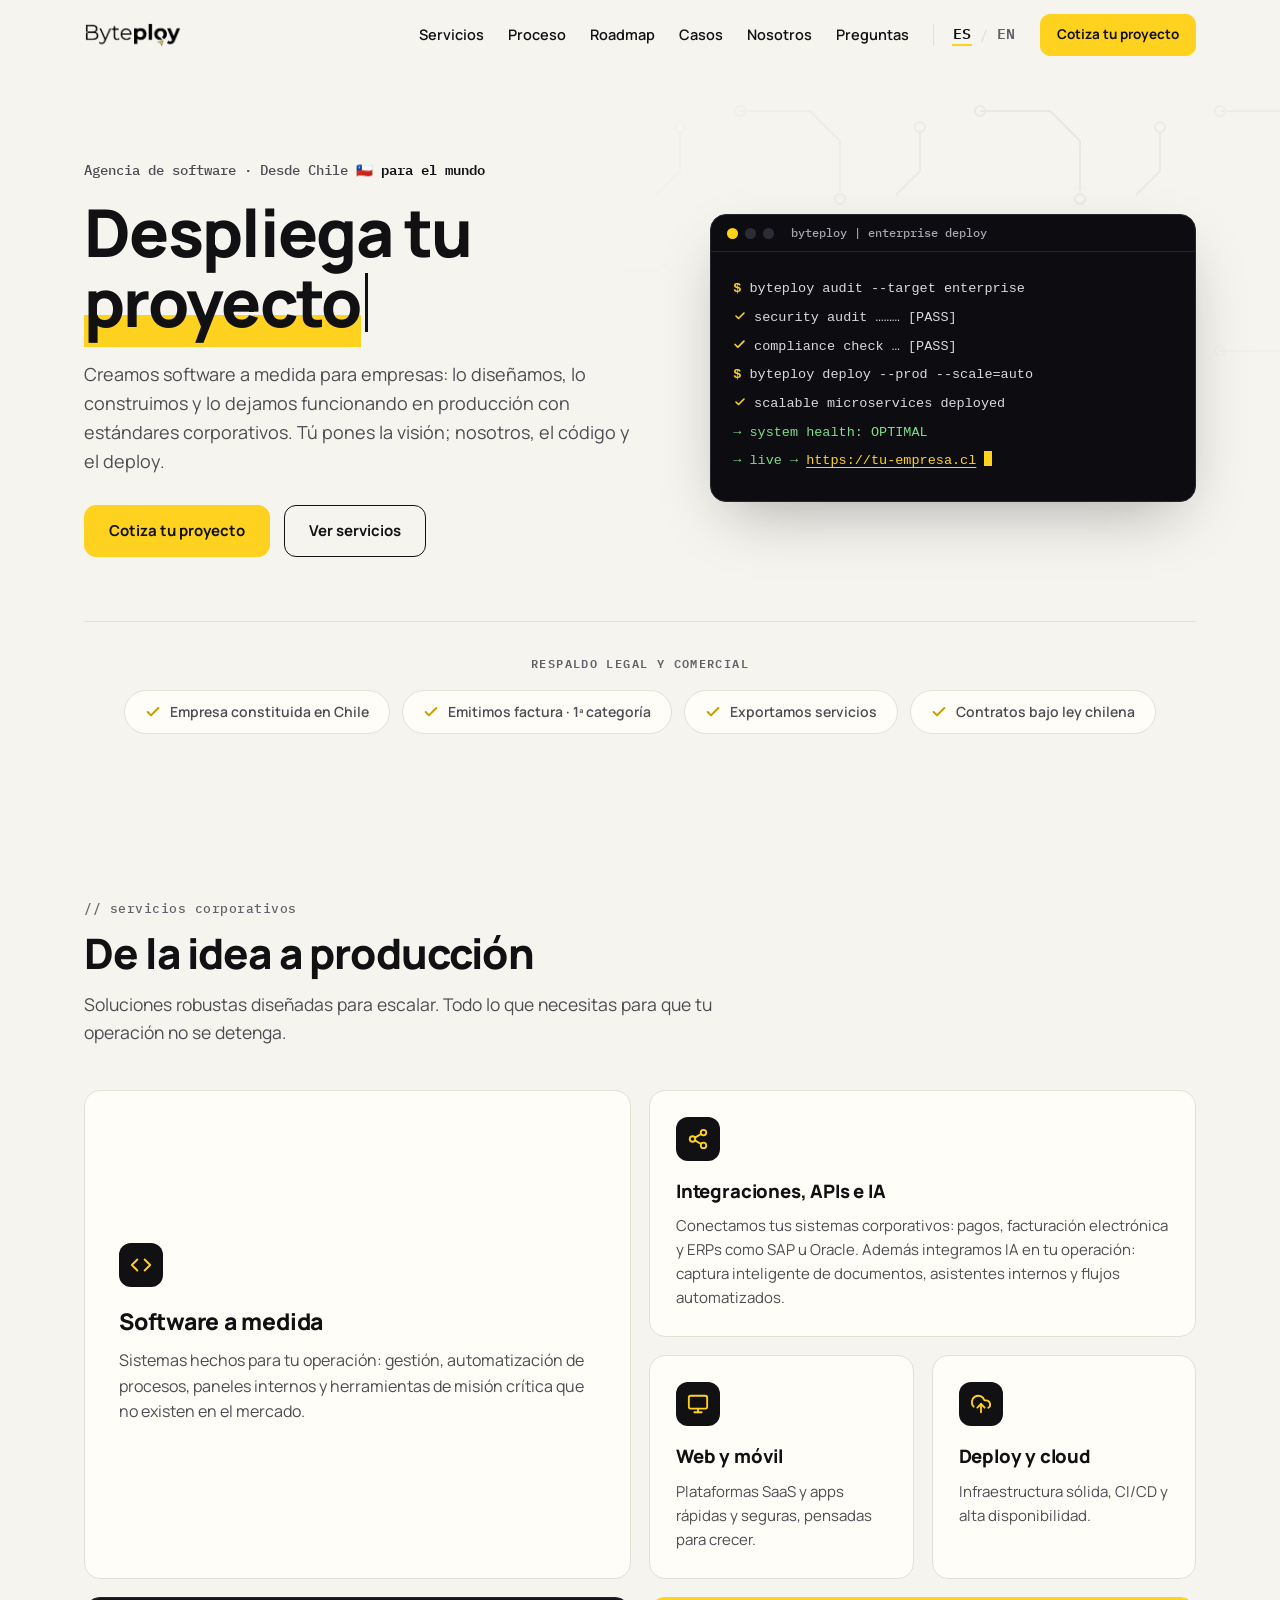
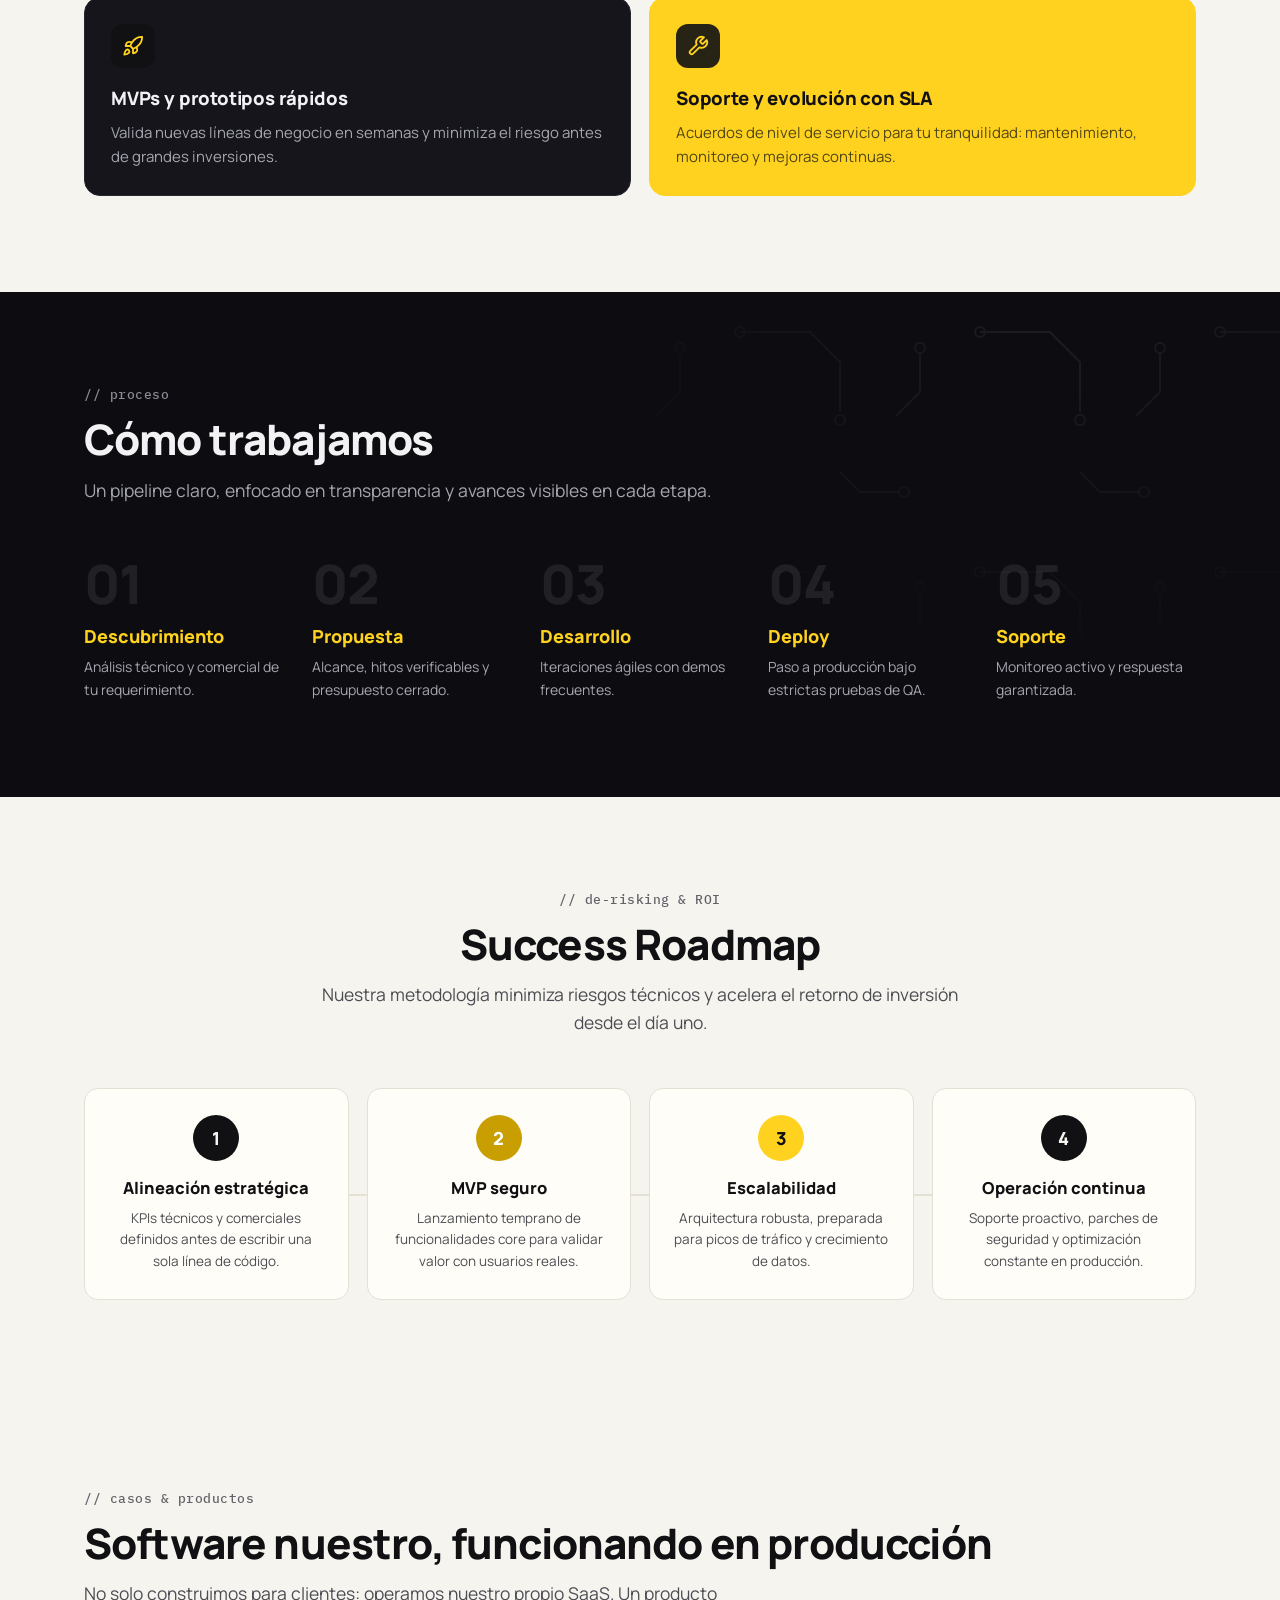
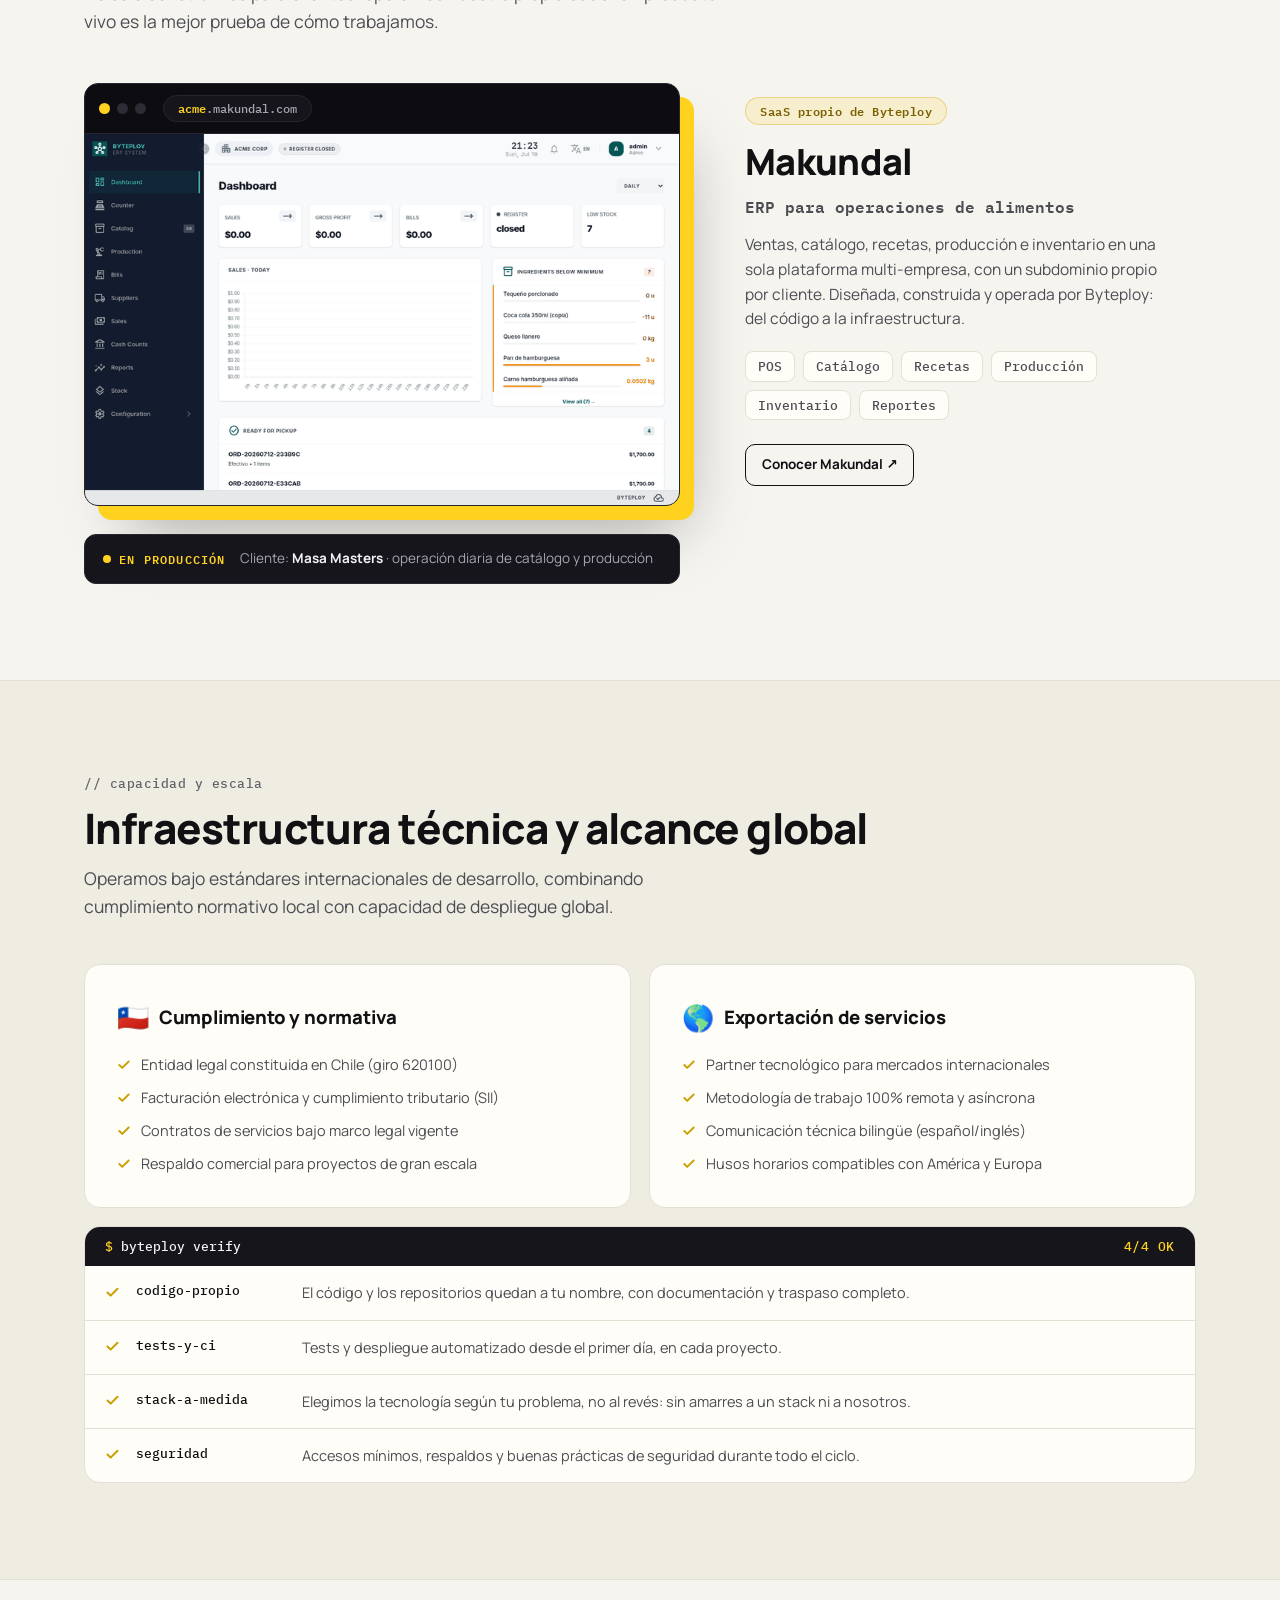
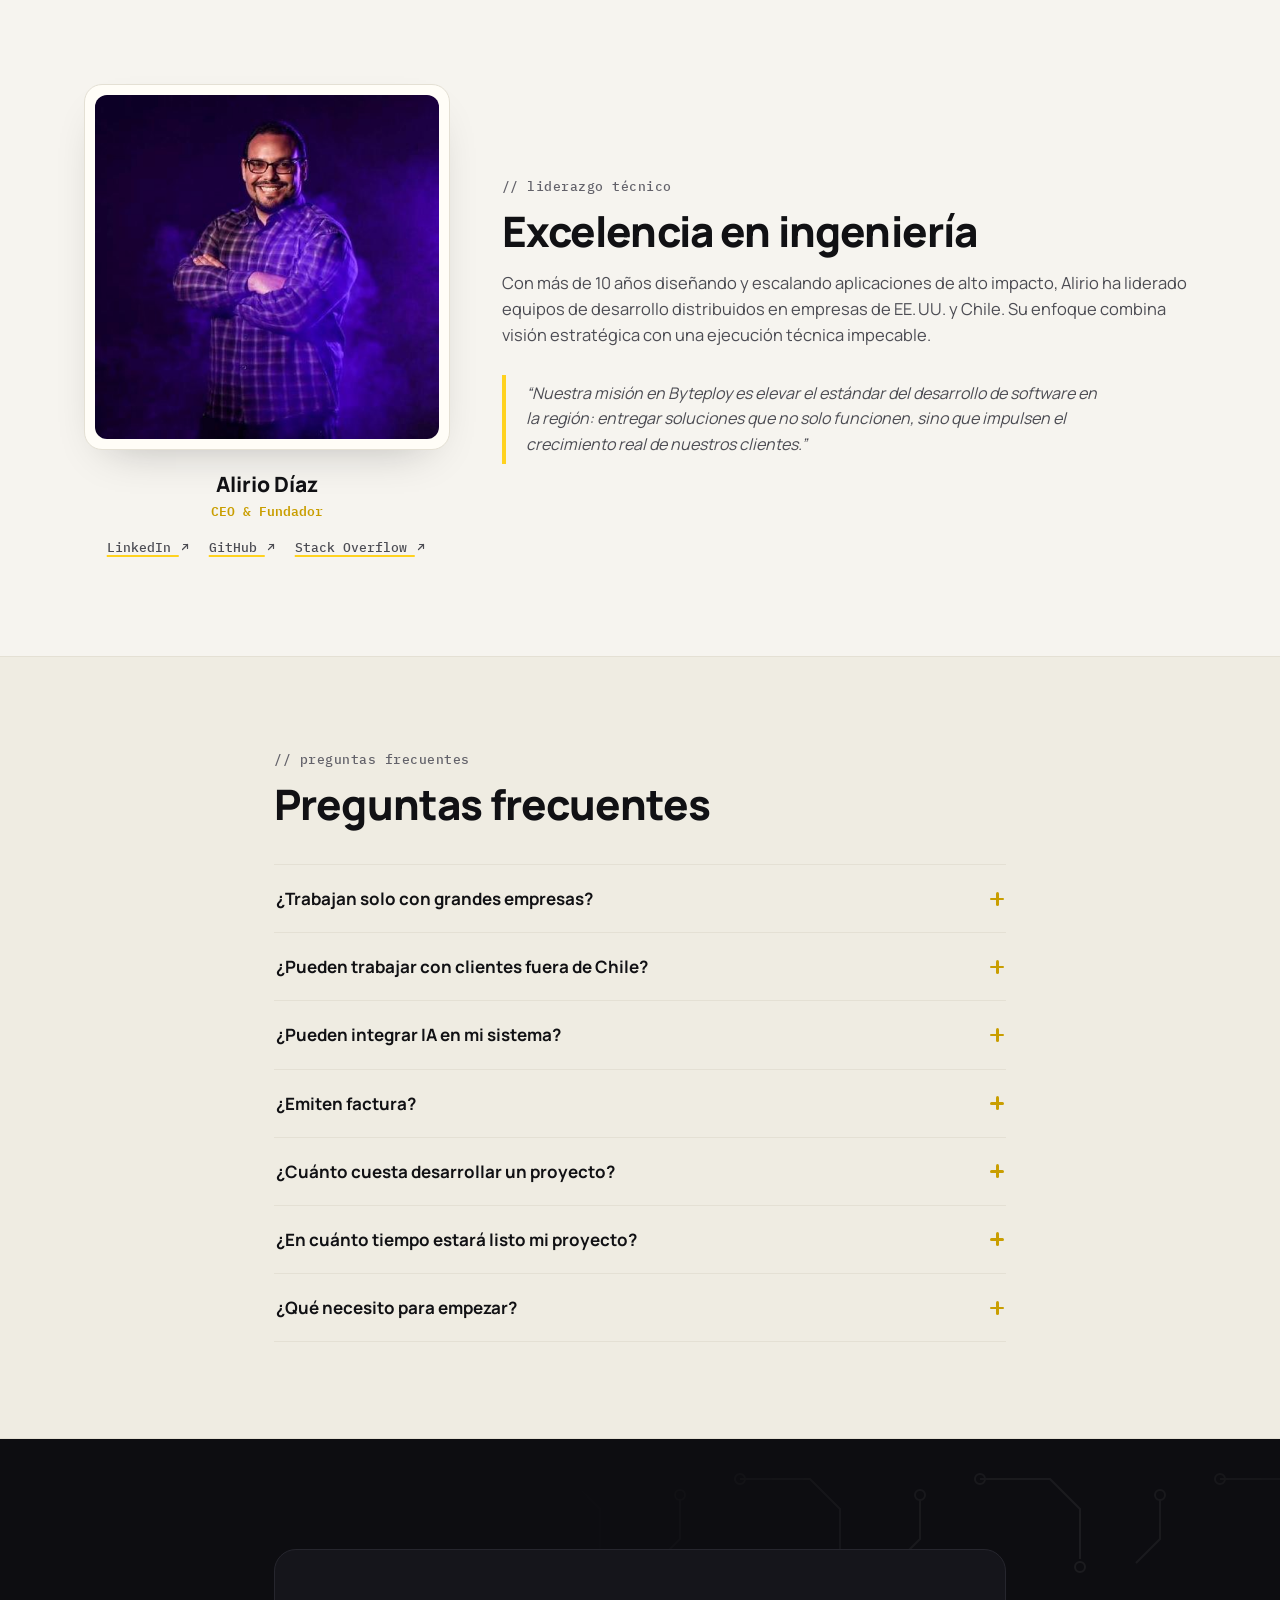
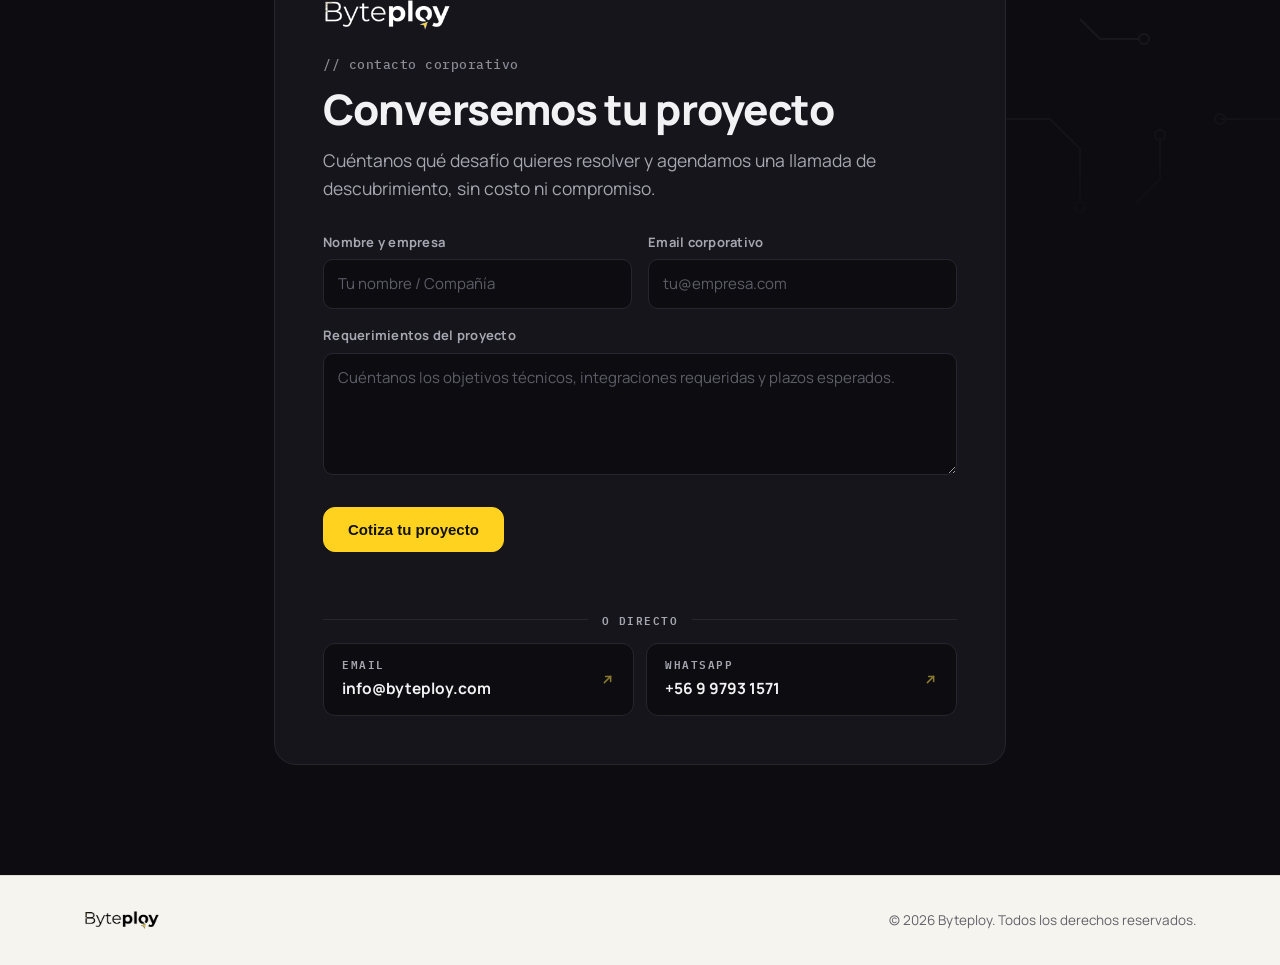
==== commit 85d9ab41: "Formulario: endpoint propio con Turnstile y Resend + guia de deploy Reemplaza Web3Forms por una Clou" ====
--- a/index.html
+++ b/index.html
@@ -423,22 +423,21 @@
       <p class="kicker">// contacto corporativo</p>
       <h2>Conversemos tu proyecto</h2>
       <p class="section-sub">Cuéntanos qué desafío quieres resolver y agendamos una llamada de descubrimiento, sin costo ni compromiso.</p>
-      <form class="contact-form" id="contact-form" action="https://api.web3forms.com/submit" method="POST"
+      <form class="contact-form" id="contact-form" action="/api/contact" method="POST"
             novalidate
             data-ok="¡Gracias! Recibimos tu solicitud y te responderemos muy pronto."
             data-err="No pudimos enviar el mensaje. Inténtalo de nuevo o escríbenos a info@byteploy.com."
             data-config="Formulario en configuración. Mientras tanto, escríbenos a info@byteploy.com."
+            data-captcha="Completa la verificación anti-bots antes de enviar."
             data-sending="Enviando…">
-        <!-- Reemplaza el valor por tu Access Key de web3forms.com (gratis, enlazada a info@byteploy.com) -->
-        <input type="hidden" name="access_key" value="PON-AQUI-TU-ACCESS-KEY-DE-WEB3FORMS">
-        <input type="hidden" name="subject" value="Nuevo contacto corporativo desde byteploy.com">
-        <input type="hidden" name="from_name" value="Web Byteploy">
         <input type="checkbox" name="botcheck" class="hp" tabindex="-1" autocomplete="off" aria-hidden="true">
         <div class="form-row">
           <div class="field"><label for="cf-nombre">Nombre y empresa</label><input id="cf-nombre" name="name" type="text" autocomplete="name" required placeholder="Tu nombre / Compañía"></div>
           <div class="field"><label for="cf-email">Email corporativo</label><input id="cf-email" name="email" type="email" autocomplete="email" required placeholder="tu@empresa.com"></div>
         </div>
         <div class="field"><label for="cf-mensaje">Requerimientos del proyecto</label><textarea id="cf-mensaje" name="message" rows="4" required placeholder="Cuéntanos los objetivos técnicos, integraciones requeridas y plazos esperados."></textarea></div>
+        <!-- Reemplaza el valor por la Site Key del widget Turnstile (Cloudflare > Turnstile) -->
+        <div class="cf-turnstile" data-sitekey="PON-AQUI-TU-SITE-KEY-DE-TURNSTILE" data-theme="dark" data-language="es"></div>
         <button class="btn btn-primary form-submit" type="submit">Cotiza tu proyecto</button>
         <p class="form-status" role="status" aria-live="polite"></p>
       </form>
--- a/assets/styles.css
+++ b/assets/styles.css
@@ -348,6 +348,8 @@
 .field textarea { resize: vertical; min-height: 110px; }
 .form-submit { justify-self: start; }
 .form-submit[disabled] { opacity: 0.6; cursor: wait; transform: none; }
+/* Widget Turnstile: vacío no ocupa alto; el JS reserva 65px al cargarlo */
+.cf-turnstile { justify-self: start; line-height: 0; }
 .form-status { font-size: 14px; color: var(--yellow); min-height: 1.4em; }
 .form-status.is-err { color: #f0a58c; }
 /* Canales directos: tabla compacta de endpoints (email / whatsapp) */
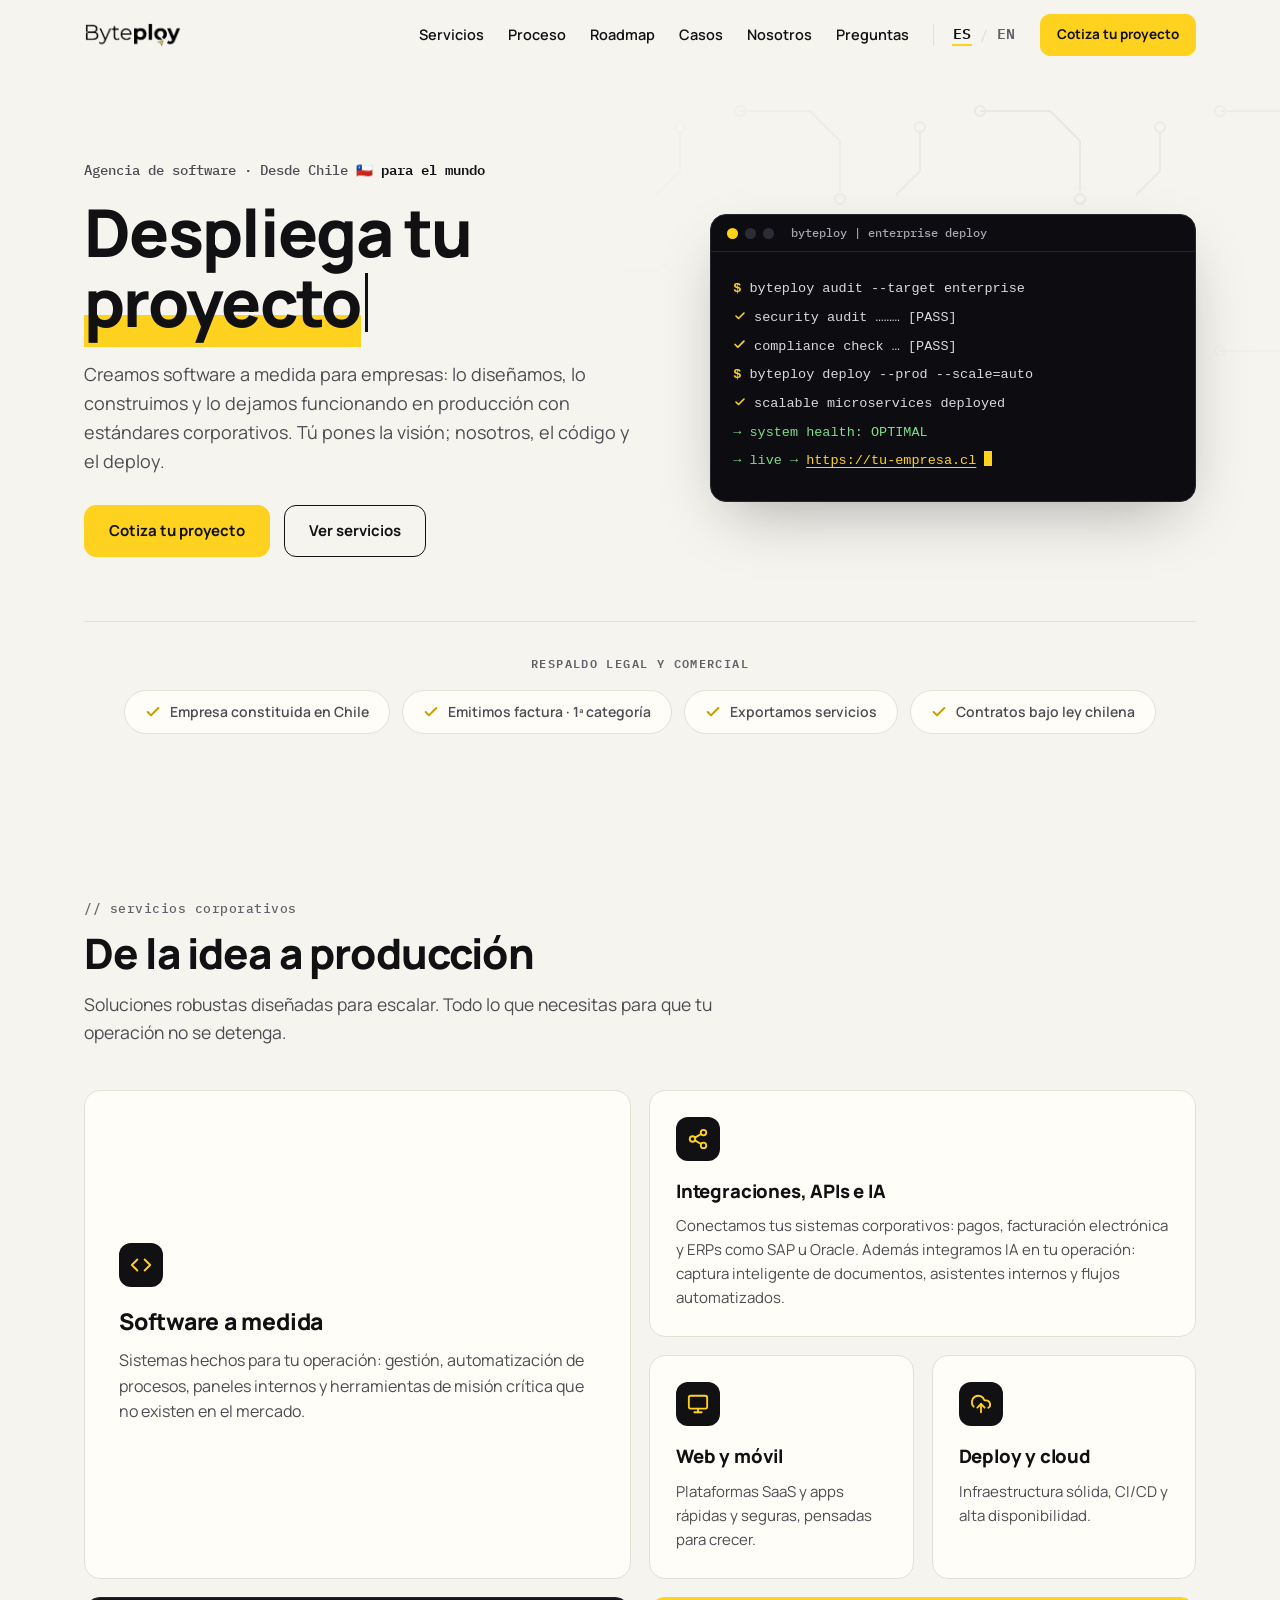
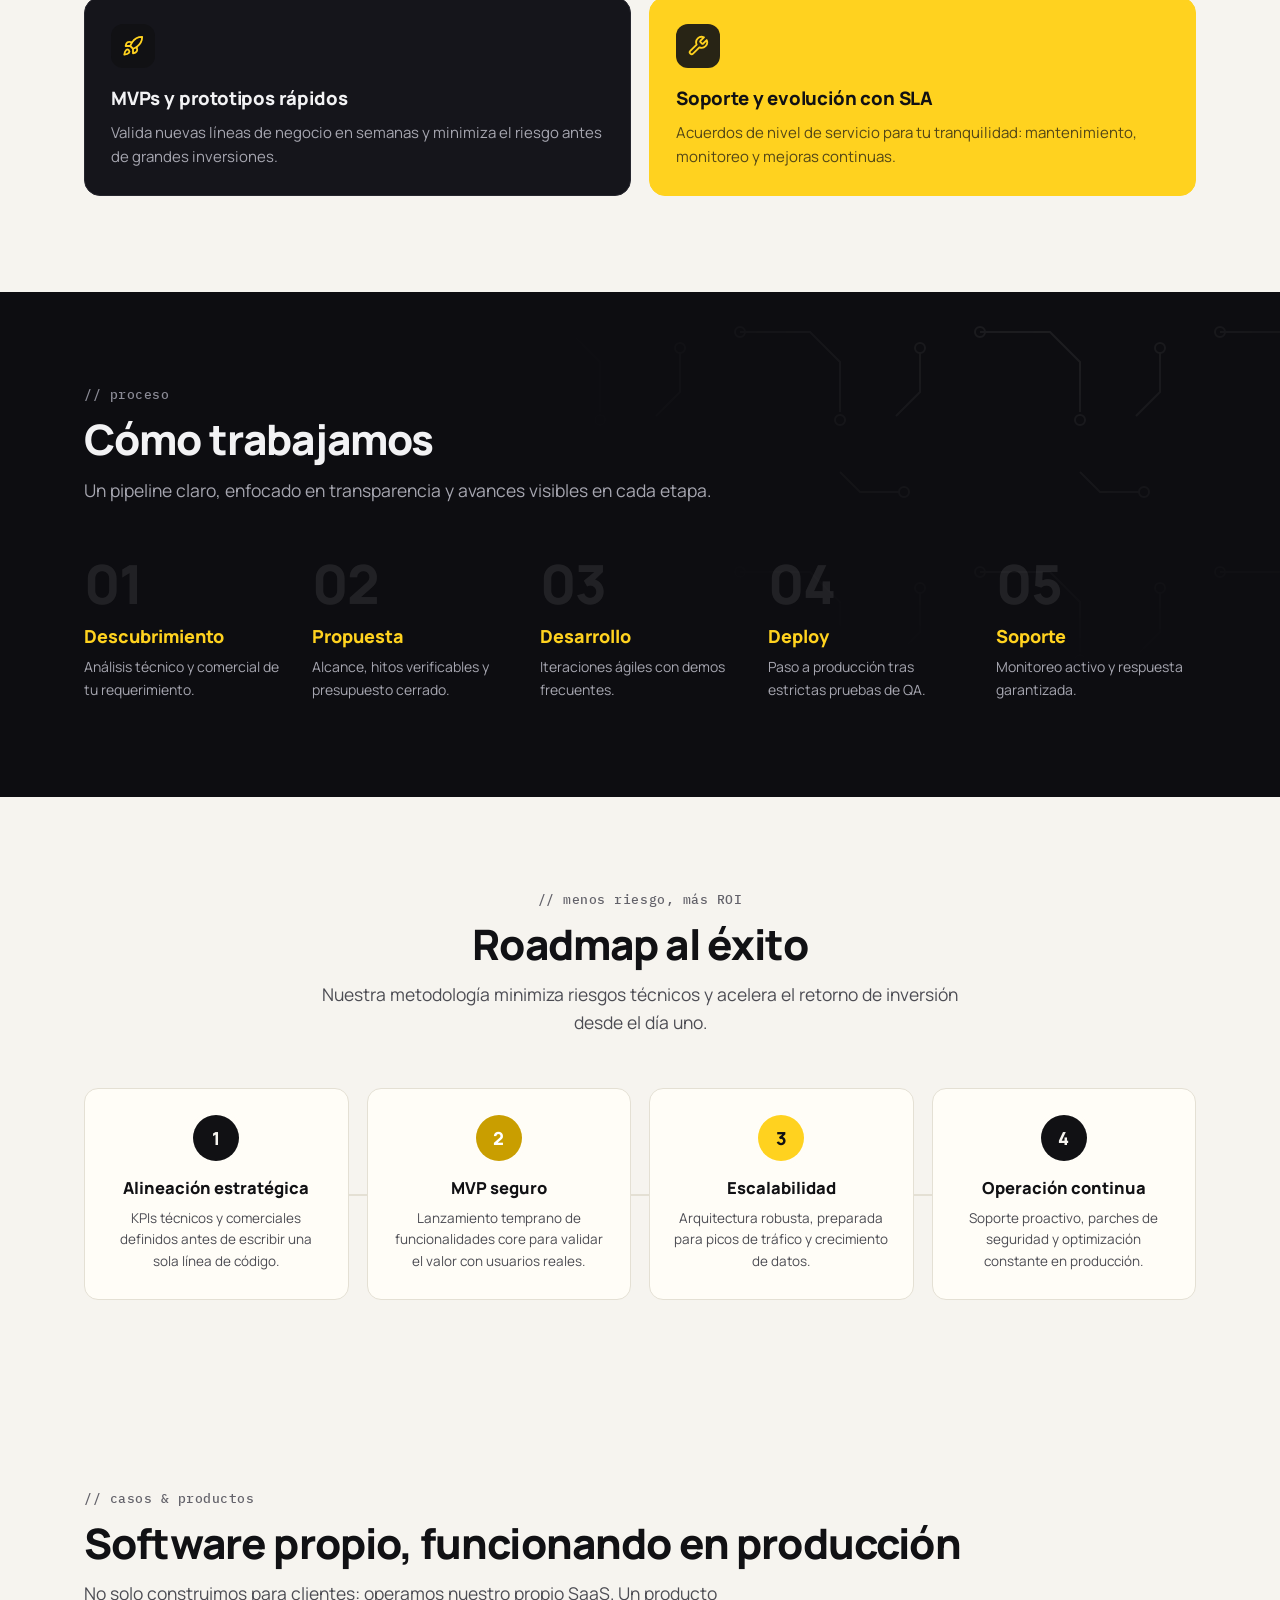
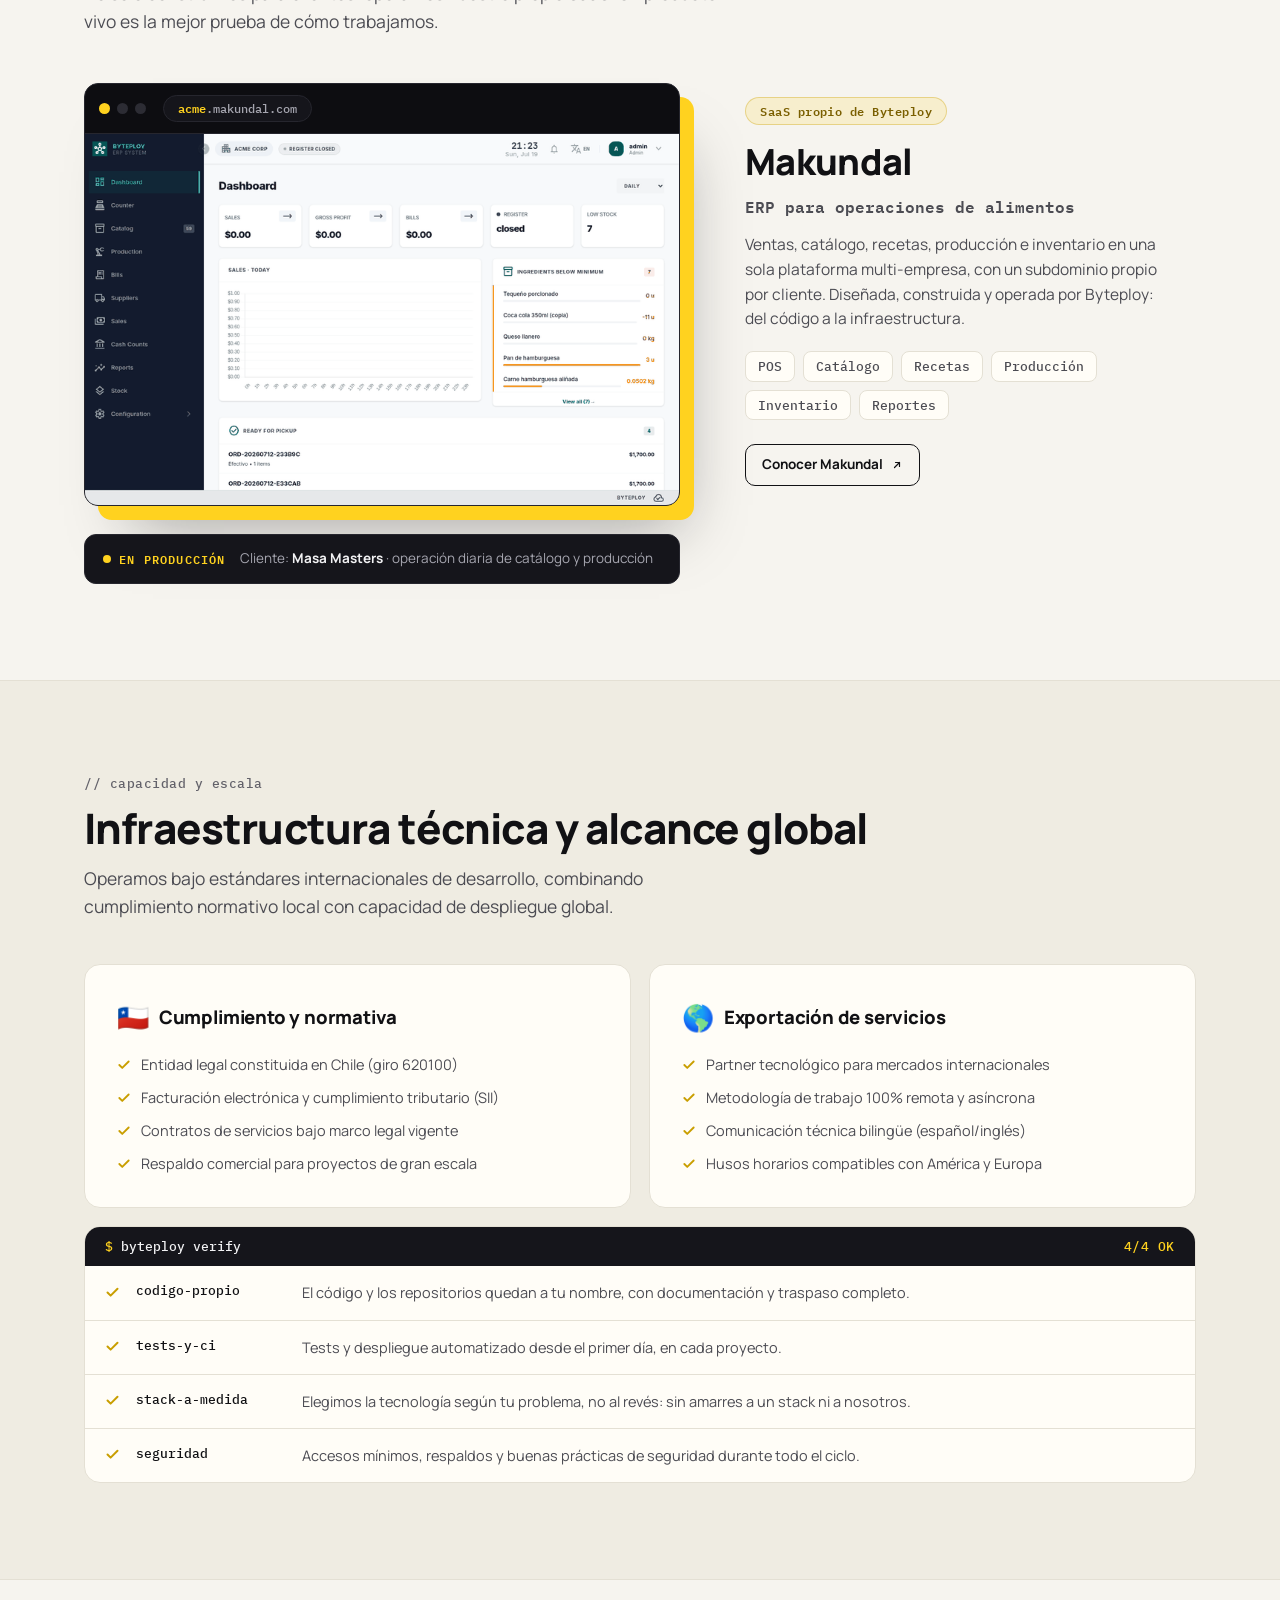
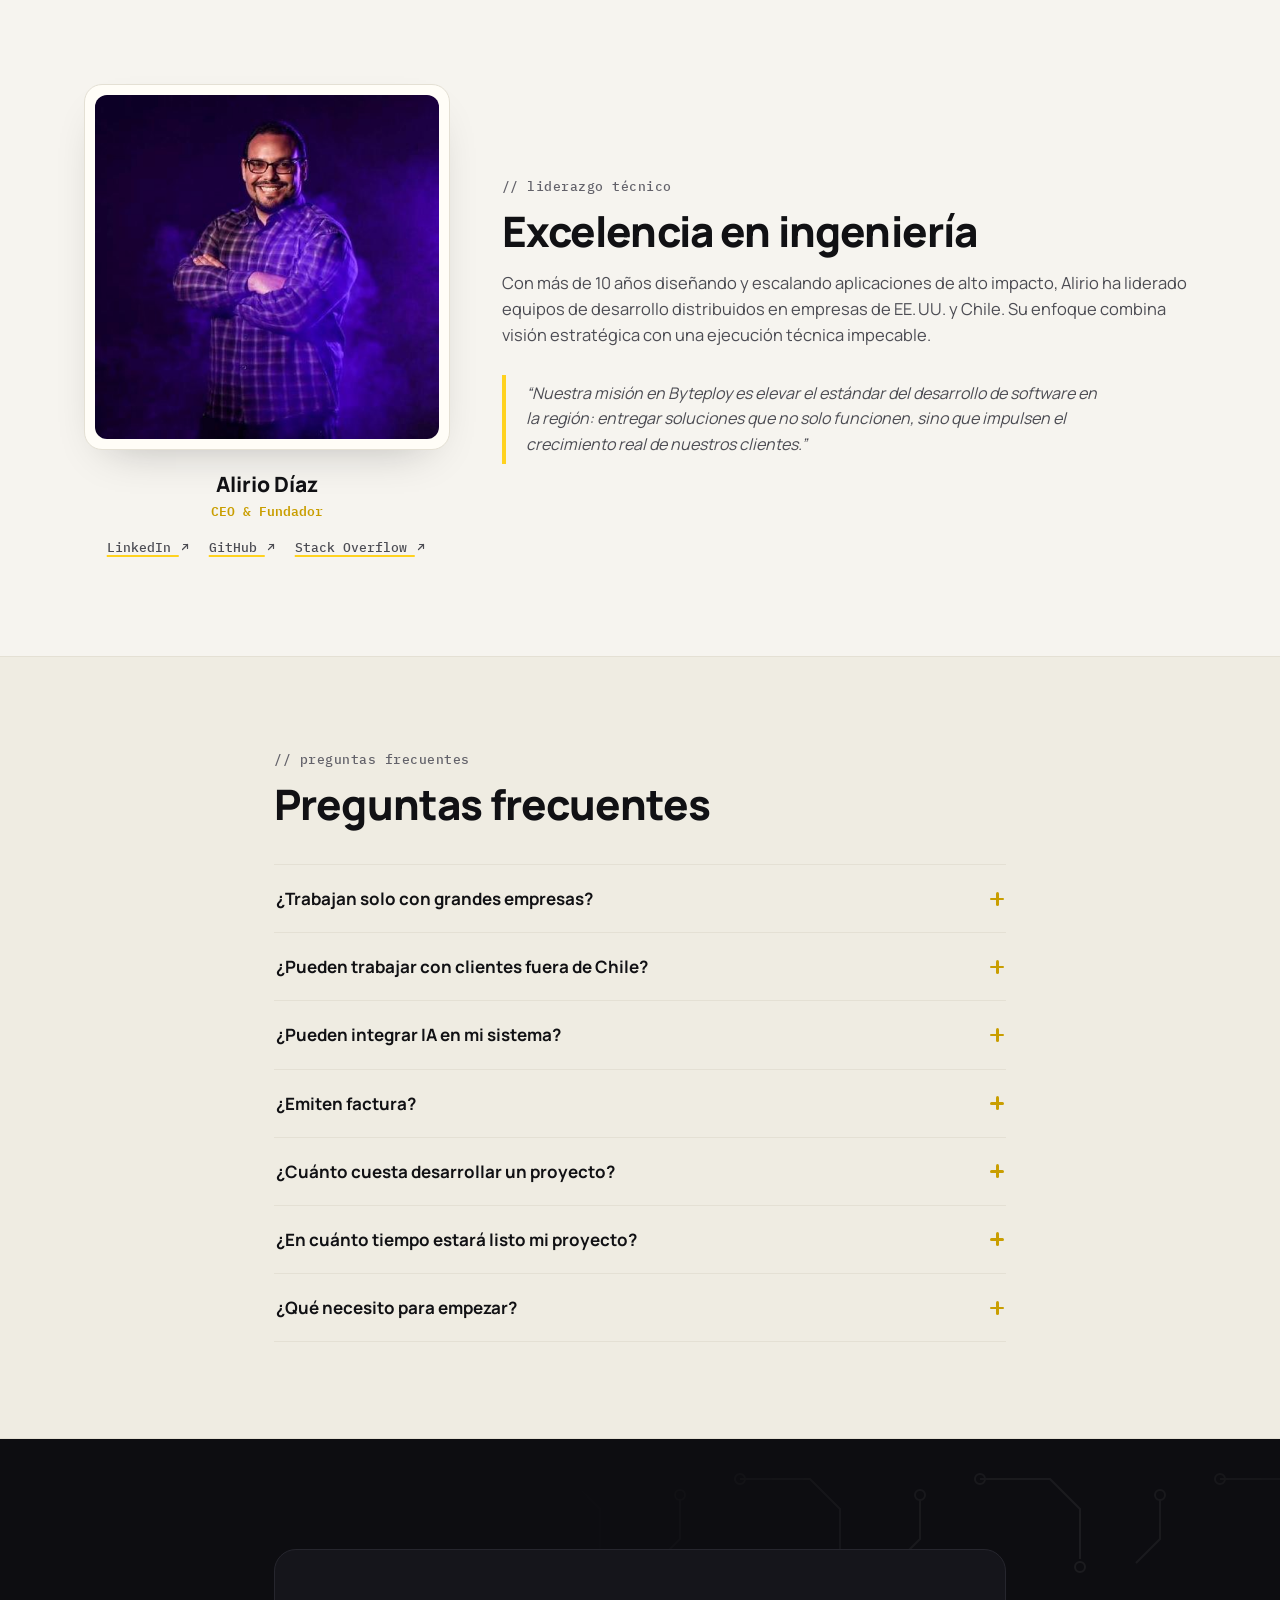
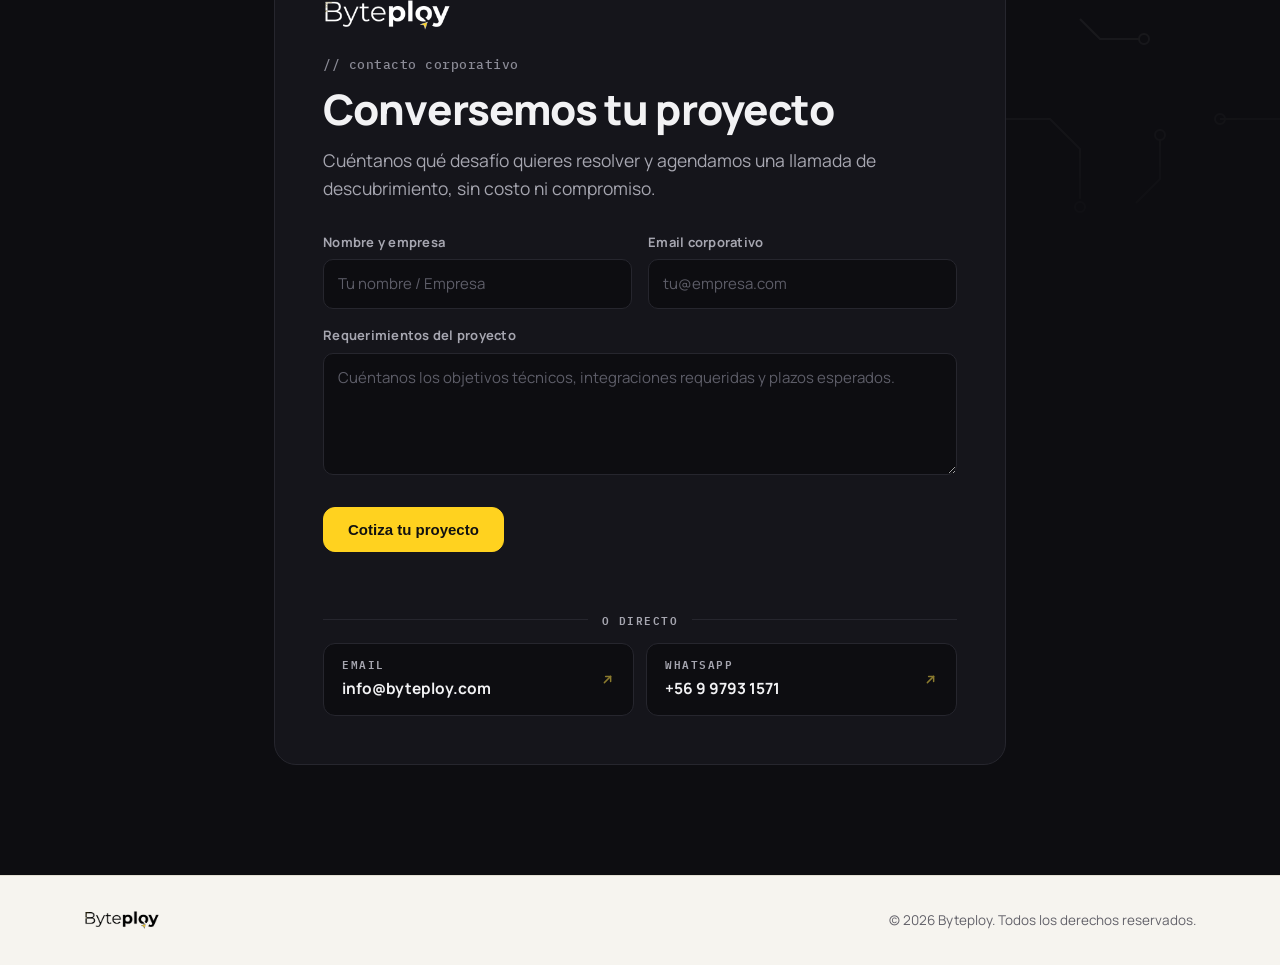
==== commit 0f9c0ec8: "Revision de textos ES/EN: correcciones de precision y consistencia Deploy "tras" QA (no "bajo"/"unde" ====
--- a/index.html
+++ b/index.html
@@ -261,7 +261,7 @@
       <li class="step" data-reveal><div class="ghost">01</div><h3>Descubrimiento</h3><p>Análisis técnico y comercial de tu requerimiento.</p></li>
       <li class="step" data-reveal><div class="ghost">02</div><h3>Propuesta</h3><p>Alcance, hitos verificables y presupuesto cerrado.</p></li>
       <li class="step" data-reveal><div class="ghost">03</div><h3>Desarrollo</h3><p>Iteraciones ágiles con demos frecuentes.</p></li>
-      <li class="step" data-reveal><div class="ghost">04</div><h3>Deploy</h3><p>Paso a producción bajo estrictas pruebas de QA.</p></li>
+      <li class="step" data-reveal><div class="ghost">04</div><h3>Deploy</h3><p>Paso a producción tras estrictas pruebas de QA.</p></li>
       <li class="step" data-reveal><div class="ghost">05</div><h3>Soporte</h3><p>Monitoreo activo y respuesta garantizada.</p></li>
     </ol>
   </div>
@@ -269,14 +269,14 @@
 
 <section id="roadmap" class="section">
   <div class="container center">
-    <p class="kicker">// de-risking &amp; ROI</p>
-    <h2 data-reveal>Success Roadmap</h2>
+    <p class="kicker">// menos riesgo, más ROI</p>
+    <h2 data-reveal>Roadmap al éxito</h2>
     <p class="section-sub" data-reveal>Nuestra metodología minimiza riesgos técnicos y acelera el retorno de inversión desde el día uno.</p>
     <div class="road">
       <div class="road-line" aria-hidden="true"></div>
       <div class="road-grid">
         <div class="road-card" data-reveal><div class="road-num rn-ink">1</div><h3>Alineación estratégica</h3><p>KPIs técnicos y comerciales definidos antes de escribir una sola línea de código.</p></div>
-        <div class="road-card" data-reveal><div class="road-num rn-gold">2</div><h3>MVP seguro</h3><p>Lanzamiento temprano de funcionalidades core para validar valor con usuarios reales.</p></div>
+        <div class="road-card" data-reveal><div class="road-num rn-gold">2</div><h3>MVP seguro</h3><p>Lanzamiento temprano de funcionalidades core para validar el valor con usuarios reales.</p></div>
         <div class="road-card" data-reveal><div class="road-num rn-yellow">3</div><h3>Escalabilidad</h3><p>Arquitectura robusta, preparada para picos de tráfico y crecimiento de datos.</p></div>
         <div class="road-card" data-reveal><div class="road-num rn-ink">4</div><h3>Operación continua</h3><p>Soporte proactivo, parches de seguridad y optimización constante en producción.</p></div>
       </div>
@@ -287,7 +287,7 @@
 <section id="casos" class="section">
   <div class="container">
     <p class="kicker">// casos &amp; productos</p>
-    <h2 data-reveal>Software nuestro, funcionando en producción</h2>
+    <h2 data-reveal>Software propio, funcionando en producción</h2>
     <p class="section-sub" data-reveal>No solo construimos para clientes: operamos nuestro propio SaaS. Un producto vivo es la mejor prueba de cómo trabajamos.</p>
     <div class="case-show">
       <div class="case-window" data-reveal>
@@ -311,7 +311,7 @@
         <ul class="case-modules" aria-label="Módulos de Makundal">
           <li>POS</li><li>Catálogo</li><li>Recetas</li><li>Producción</li><li>Inventario</li><li>Reportes</li>
         </ul>
-        <a class="btn btn-ghost btn-small" href="https://makundal.com" target="_blank" rel="noopener">Conocer Makundal ↗</a>
+        <a class="btn btn-ghost btn-small" href="https://makundal.com" target="_blank" rel="noopener">Conocer Makundal <svg class="ext" viewBox="0 0 24 24" width="12" height="12" fill="none" stroke="currentColor" stroke-width="2.4" stroke-linecap="round" stroke-linejoin="round" aria-hidden="true" focusable="false"><path d="M7 17 17 7"/><path d="M9 7h8v8"/></svg></a>
       </div>
     </div>
   </div>
@@ -432,7 +432,7 @@
             data-sending="Enviando…">
         <input type="checkbox" name="botcheck" class="hp" tabindex="-1" autocomplete="off" aria-hidden="true">
         <div class="form-row">
-          <div class="field"><label for="cf-nombre">Nombre y empresa</label><input id="cf-nombre" name="name" type="text" autocomplete="name" required placeholder="Tu nombre / Compañía"></div>
+          <div class="field"><label for="cf-nombre">Nombre y empresa</label><input id="cf-nombre" name="name" type="text" autocomplete="name" required placeholder="Tu nombre / Empresa"></div>
           <div class="field"><label for="cf-email">Email corporativo</label><input id="cf-email" name="email" type="email" autocomplete="email" required placeholder="tu@empresa.com"></div>
         </div>
         <div class="field"><label for="cf-mensaje">Requerimientos del proyecto</label><textarea id="cf-mensaje" name="message" rows="4" required placeholder="Cuéntanos los objetivos técnicos, integraciones requeridas y plazos esperados."></textarea></div>
--- a/assets/styles.css
+++ b/assets/styles.css
@@ -313,7 +313,7 @@
 .lead-role { font: 600 13px/1.6 var(--font-mono); color: var(--yellow2); }
 .founder-links { display: flex; gap: 18px; margin-top: 12px; flex-wrap: wrap; justify-content: center; }
 .founder-links a { font: 500 13px/1.4 var(--font-mono); color: var(--ink2); text-decoration-thickness: 1.5px; }
-.founder-links a .ext { vertical-align: -1px; }
+.ext { vertical-align: -1px; }
 .founder-links a:hover { color: var(--yellow2); }
 .lead-bio { font-size: 16.5px; color: var(--ink2); margin-top: 14px; text-wrap: pretty; }
 .quote { border-left: 4px solid var(--yellow); padding: 6px 0 6px 20px; margin-top: 26px; font-style: italic; color: var(--ink2); font-size: 16px; max-width: 60ch; text-wrap: pretty; }
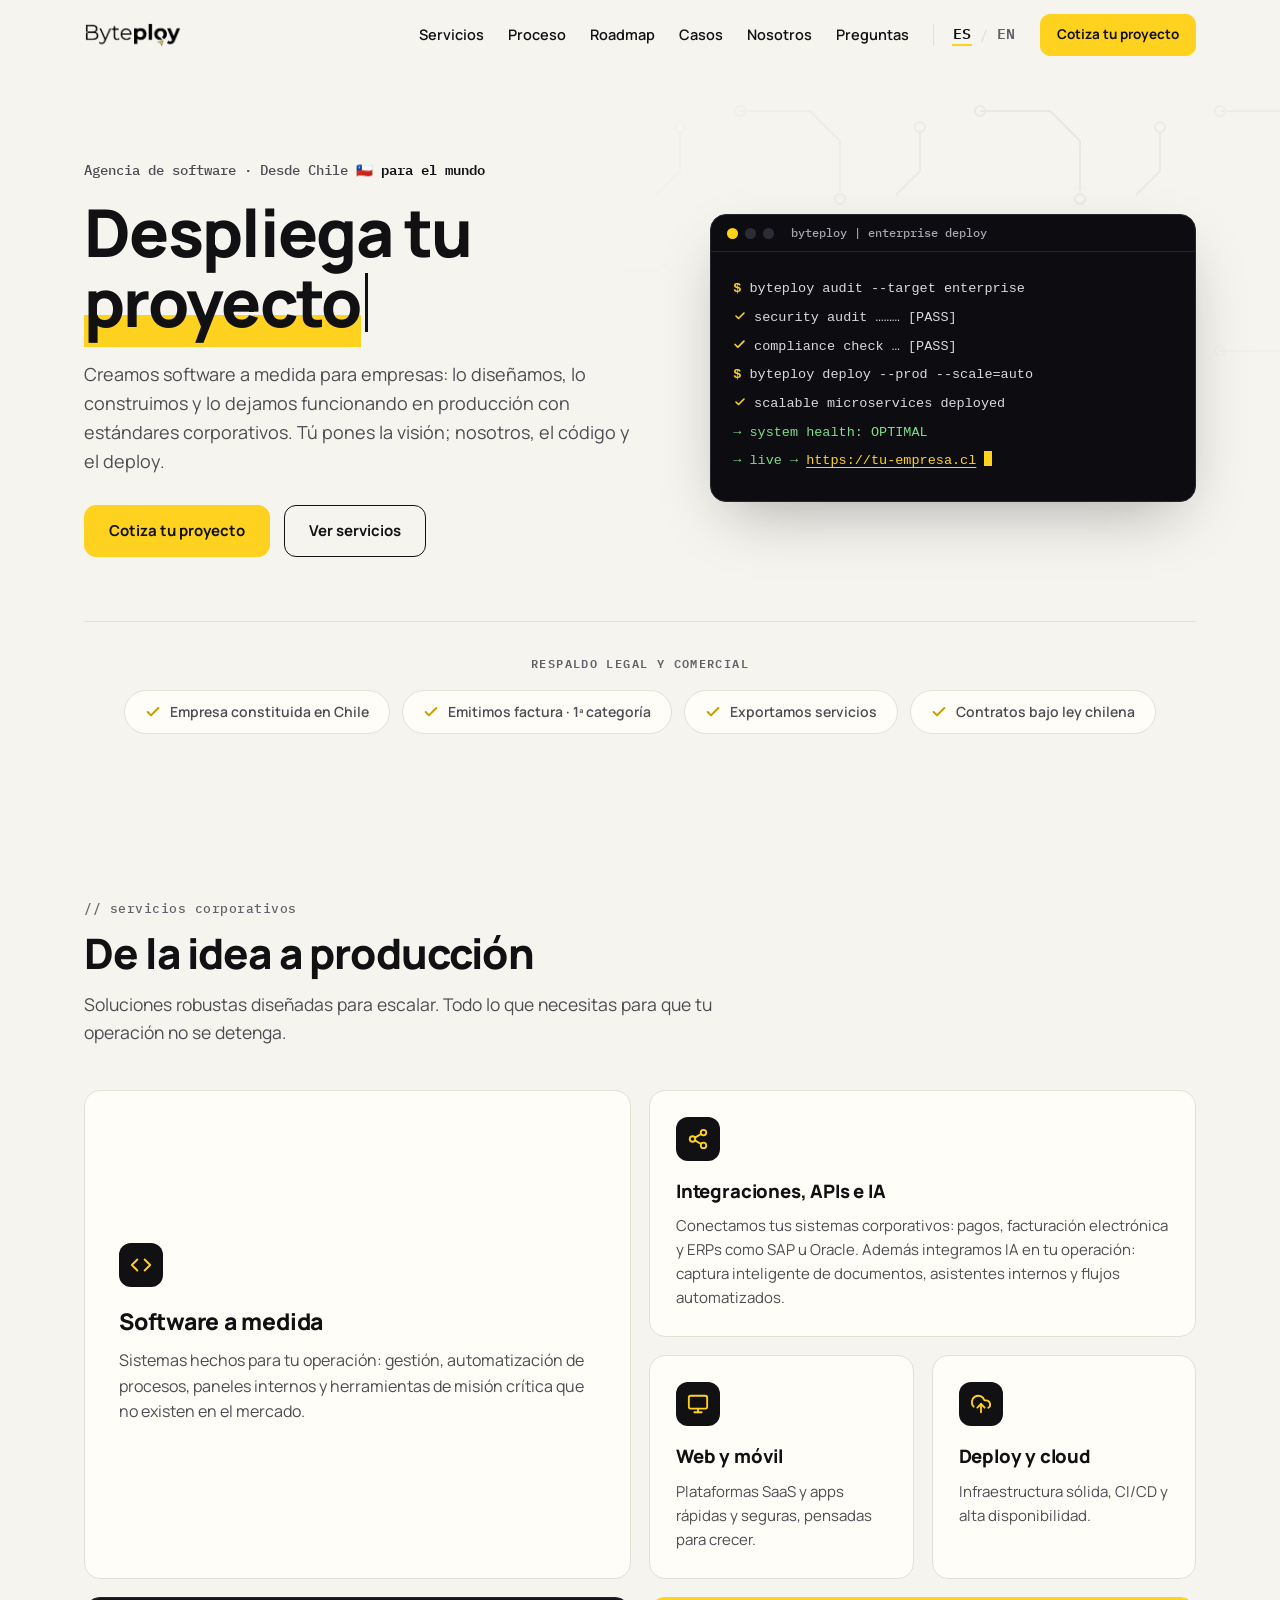
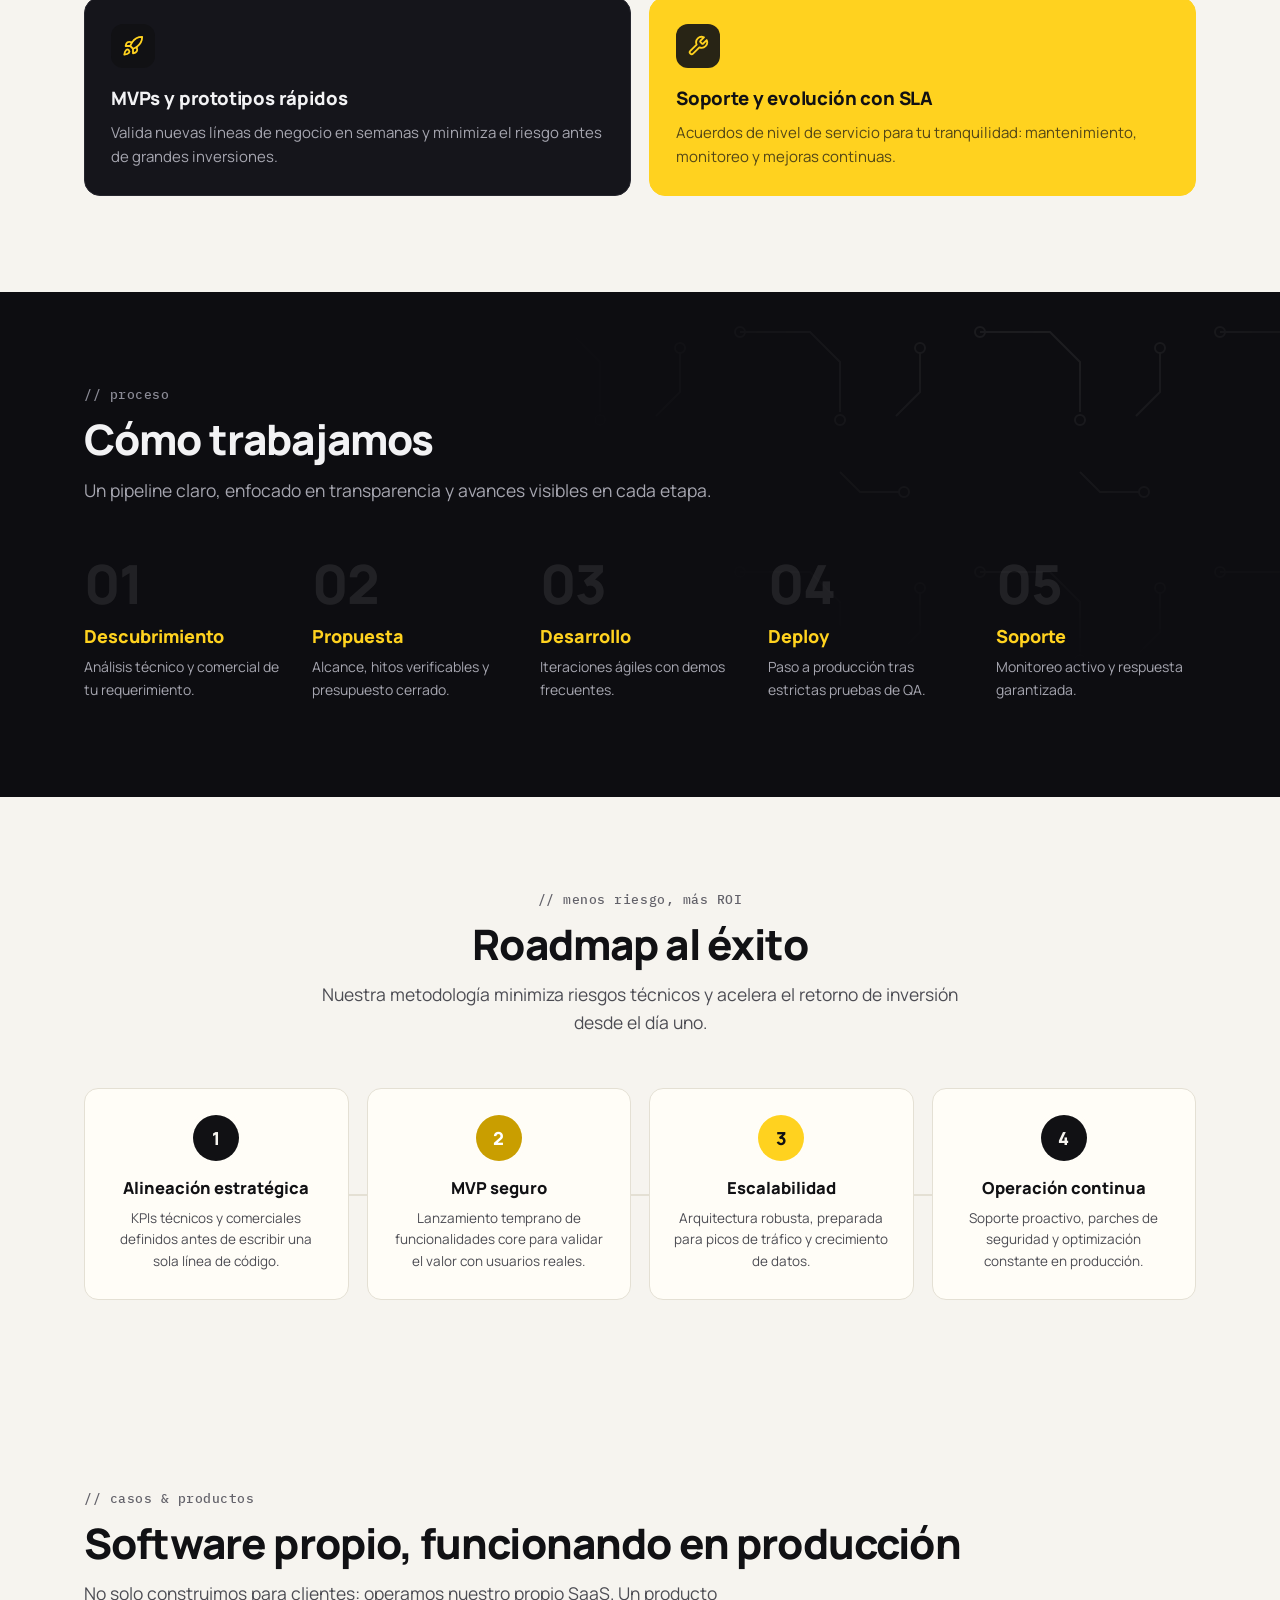
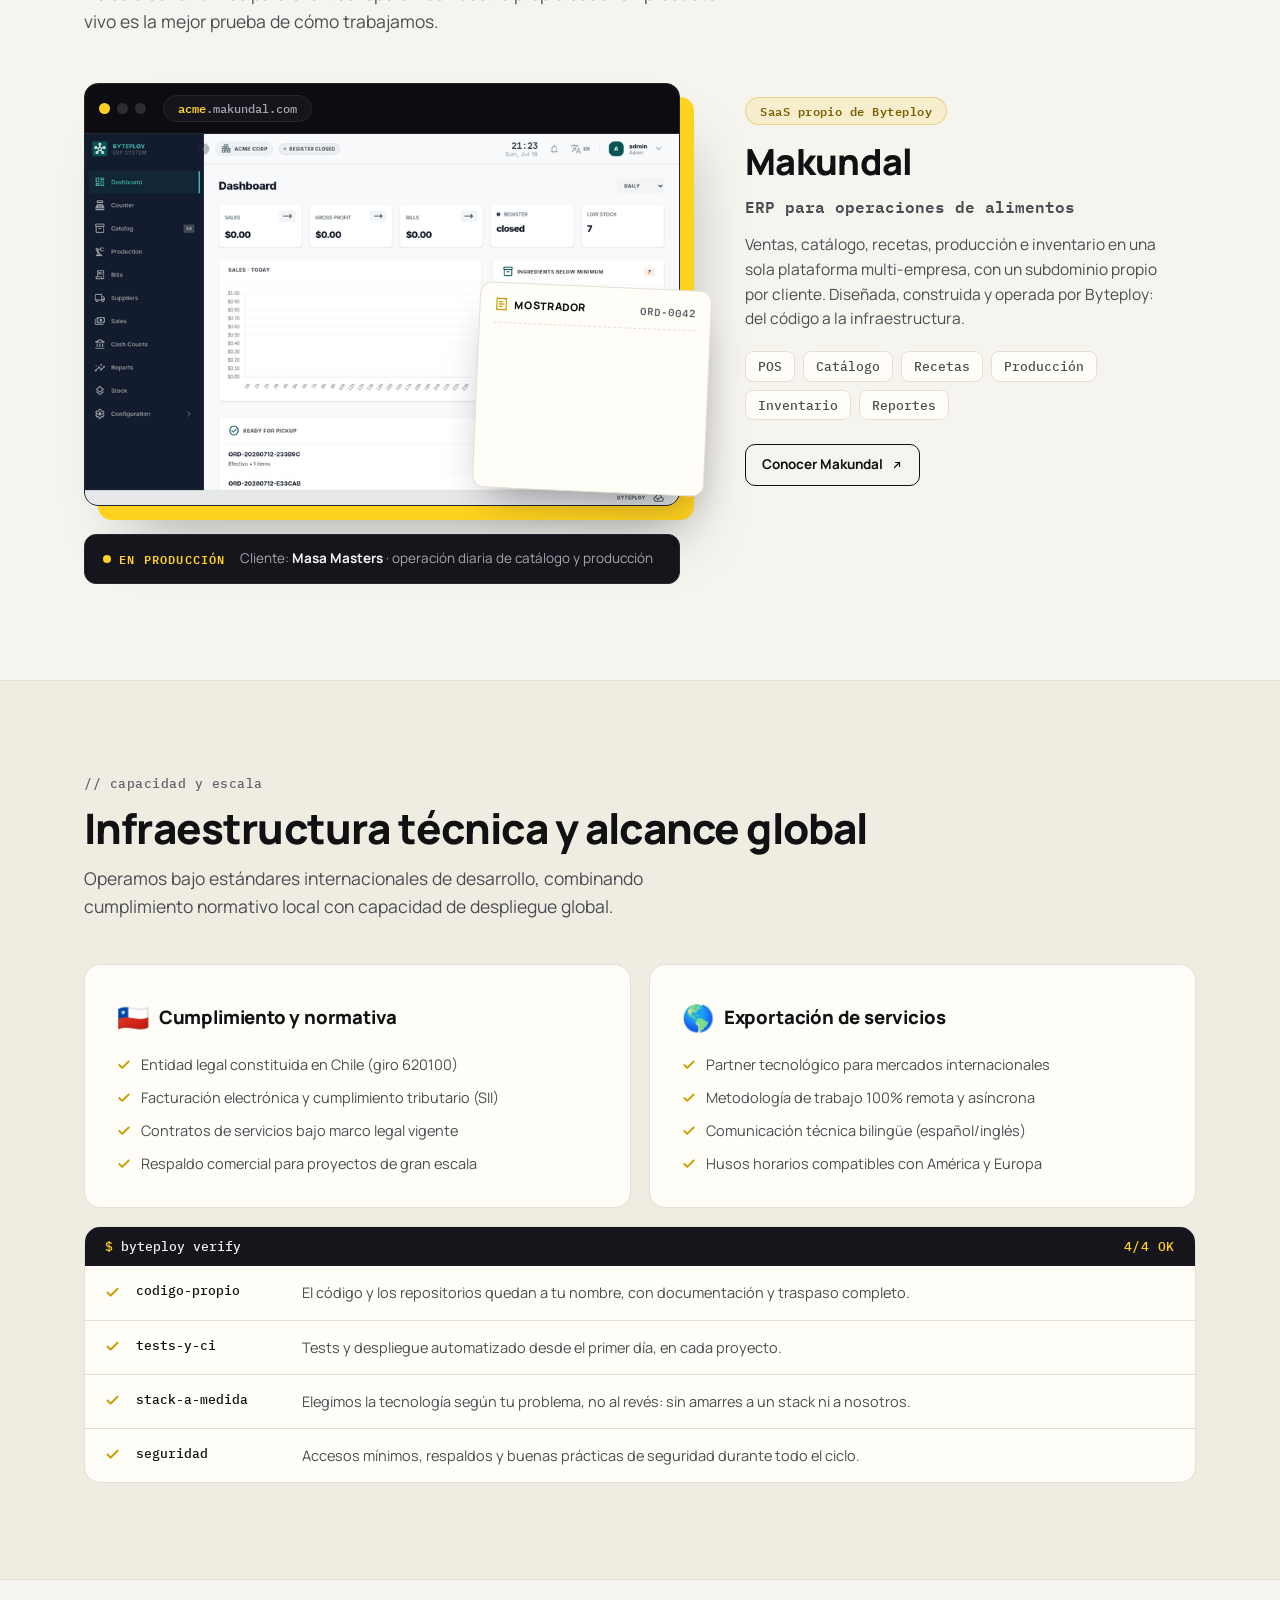
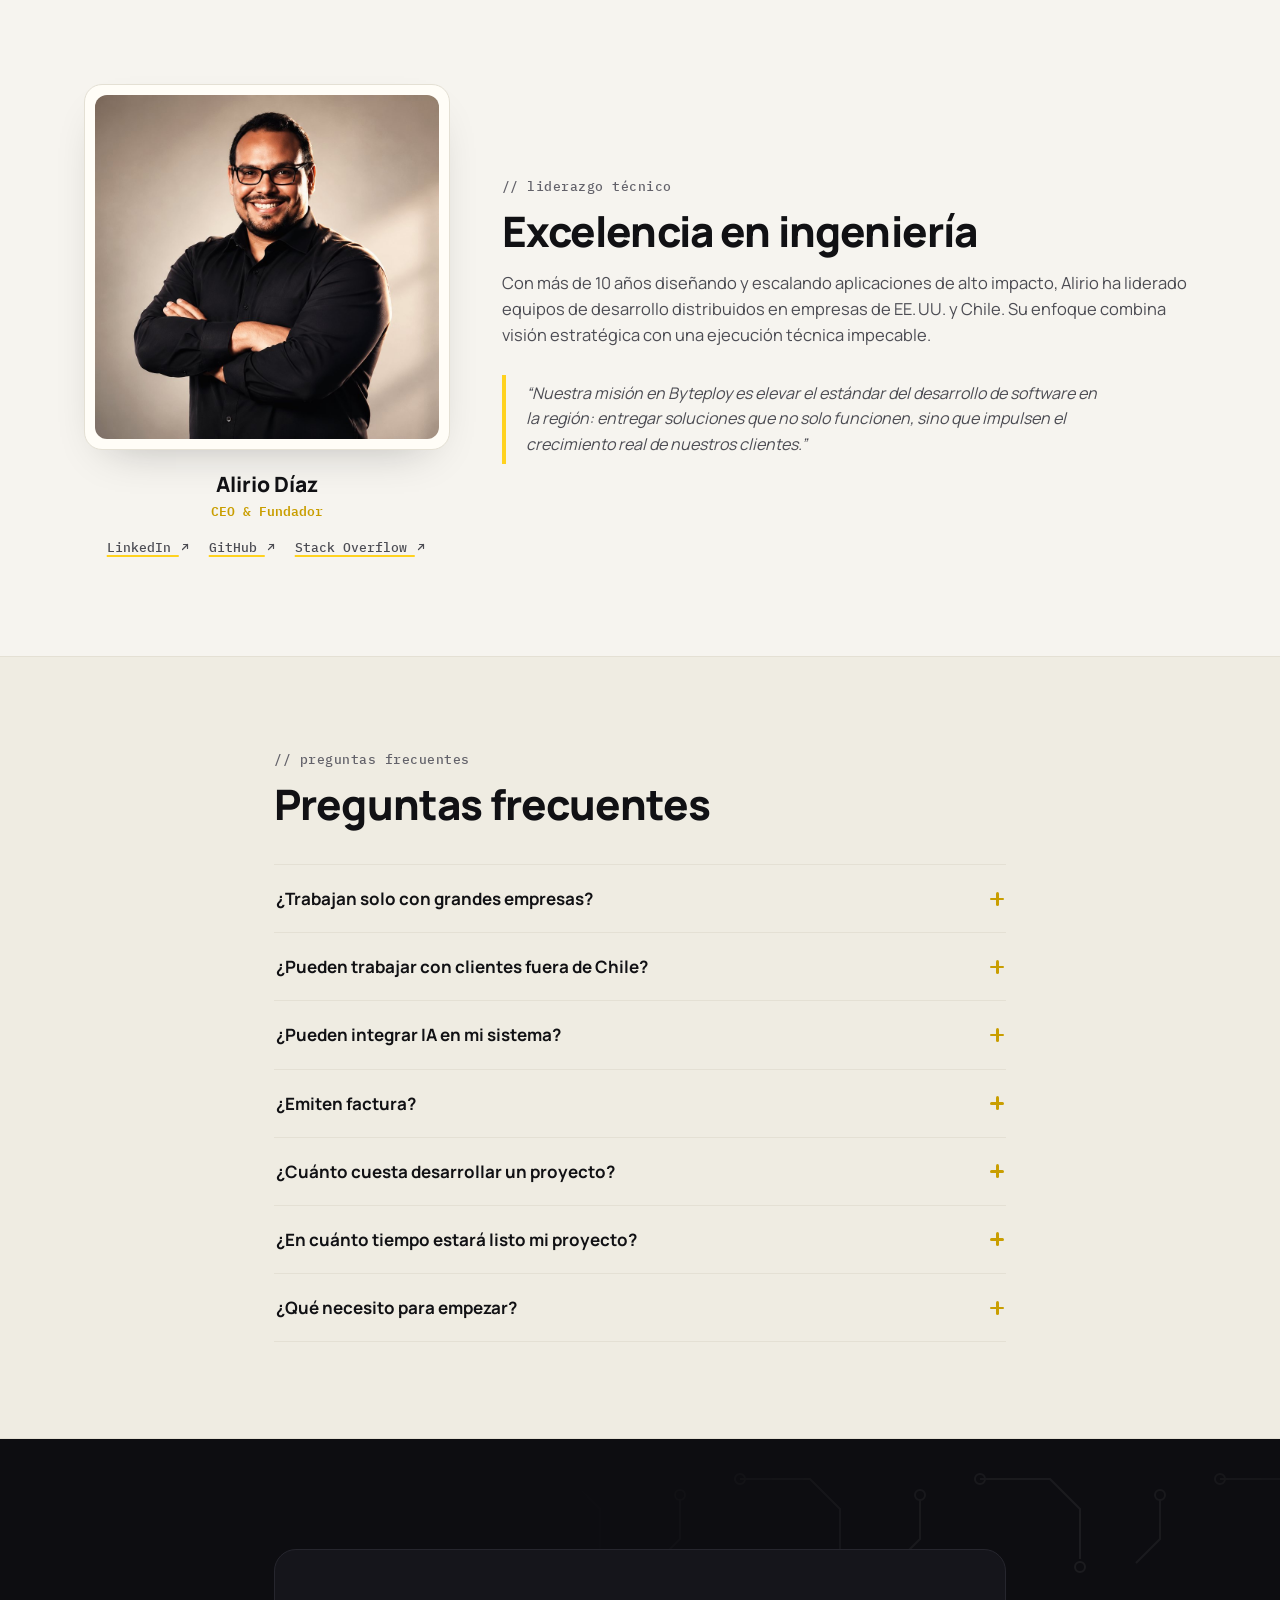
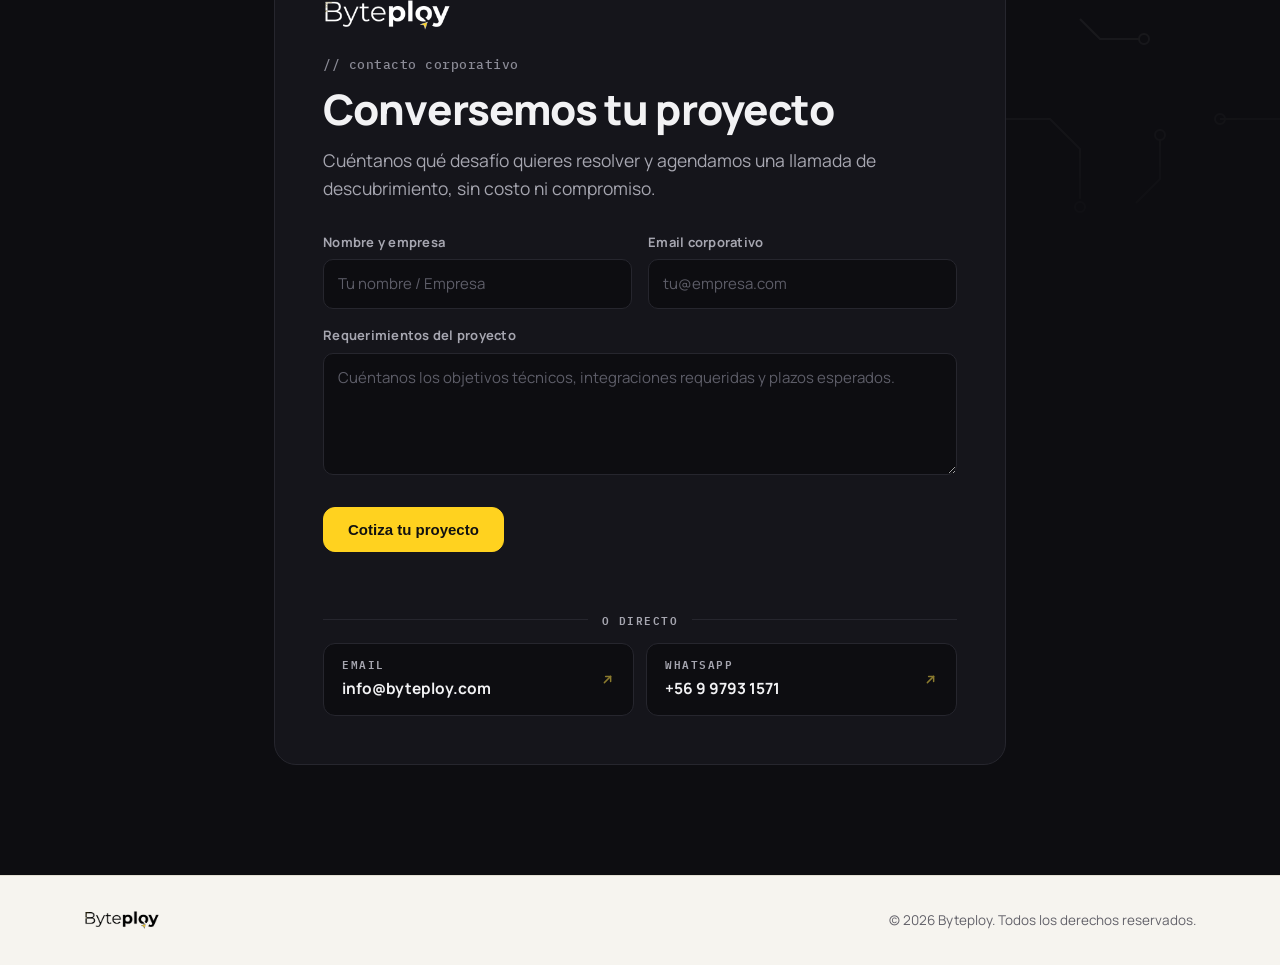
==== commit 57c573d1: "Casos: ticket de venta animado como ilustracion del producto Adaptacion del ticket POS del prototipo" ====
--- a/index.html
+++ b/index.html
@@ -298,6 +298,17 @@
           </div>
           <img src="assets/makundal-demo.gif" width="800" height="500" alt="Recorrido por Makundal: dashboard de ventas, punto de venta, catálogo, producción y reportes" loading="lazy">
         </div>
+        <div class="ticket" aria-hidden="true">
+          <div class="ticket-head">
+            <span class="ticket-label"><svg viewBox="0 0 24 24" fill="none" stroke="currentColor" stroke-width="2" stroke-linecap="round" stroke-linejoin="round"><path d="M4 2v20l2-1 2 1 2-1 2 1 2-1 2 1 2-1 2 1V2l-2 1-2-1-2 1-2-1-2 1-2-1-2 1Z"/><path d="M14 8H8"/><path d="M16 12H8"/><path d="M13 16H8"/></svg>Mostrador</span>
+            <span class="ticket-code">ORD-0042</span>
+          </div>
+          <div class="t-row"><span class="qty">2×</span><span class="name">Pan amasado</span><span class="dots"></span><span class="price">$1.600</span></div>
+          <div class="t-row"><span class="qty">1×</span><span class="name">Café cortado</span><span class="dots"></span><span class="price">$2.200</span></div>
+          <div class="t-row"><span class="qty">2×</span><span class="name">Empanada de pino</span><span class="dots"></span><span class="price">$5.000</span></div>
+          <div class="ticket-total"><span class="word">Total</span><span class="amount">$8.800</span></div>
+          <span class="pay-chip"><svg viewBox="0 0 24 24" fill="none" stroke="currentColor" stroke-width="2" stroke-linecap="round" stroke-linejoin="round"><rect x="2" y="6" width="20" height="12" rx="2"/><circle cx="12" cy="12" r="2"/><path d="M6 12h.01M18 12h.01"/></svg>Efectivo</span>
+        </div>
         <div class="case-status">
           <span class="case-status-live"><span class="case-status-dot" aria-hidden="true"></span>EN PRODUCCIÓN</span>
           <p>Cliente: <b>Masa Masters</b> · operación diaria de catálogo y producción</p>
--- a/assets/styles.css
+++ b/assets/styles.css
@@ -266,6 +266,36 @@
 @keyframes pulse { 50% { opacity: 0.35; } }
 .case-status p { font-size: 13.5px; color: var(--dmuted); margin: 0; }
 .case-status p b { color: var(--dtext); font-weight: 700; }
+
+/* Ticket de venta: artefacto del producto flotando sobre la ventana */
+.case-window { position: relative; }
+.ticket {
+  position: absolute; right: -14px; bottom: 92px; width: 232px; z-index: 2;
+  background: var(--paper2); border: 1px solid var(--line); border-radius: 12px;
+  padding: 13px 14px 12px; transform: rotate(2.5deg);
+  box-shadow: 0 22px 44px -18px rgba(17, 17, 20, 0.45);
+}
+.ticket-head { display: flex; align-items: center; justify-content: space-between; gap: 8px; padding-bottom: 9px; border-bottom: 1px dashed var(--line); }
+.ticket-label { display: inline-flex; align-items: center; gap: 6px; font-size: 10.5px; font-weight: 800; text-transform: uppercase; letter-spacing: 0.06em; color: var(--ink); }
+.ticket-label svg { width: 14px; height: 14px; color: var(--yellow2); }
+.ticket-code { font: 600 10.5px/1 var(--font-mono); color: var(--muted); }
+.t-row { display: flex; align-items: baseline; gap: 8px; padding: 6px 0 0; font-size: 12.5px; opacity: 0; animation: row-in 9s infinite both; }
+.t-row .qty { font: 600 11px/1.4 var(--font-mono); color: var(--yellow2); flex: none; }
+.t-row .name { font-weight: 600; color: var(--ink); min-width: 0; white-space: nowrap; }
+.t-row .dots { flex: 1; border-bottom: 1px dotted var(--line); transform: translateY(-3px); }
+.t-row .price { font: 600 11.5px/1.4 var(--font-mono); color: var(--ink2); }
+.t-row:nth-of-type(2) { animation-delay: 0.9s; }
+.t-row:nth-of-type(3) { animation-delay: 1.8s; }
+.ticket-total { display: flex; align-items: center; justify-content: space-between; margin-top: 10px; padding-top: 9px; border-top: 2px solid var(--ink); opacity: 0; animation: row-in 9s 2.8s infinite both; }
+.ticket-total .word { font-size: 10.5px; font-weight: 800; text-transform: uppercase; letter-spacing: 0.1em; color: var(--ink); }
+.ticket-total .amount { font: 700 16px/1 var(--font-mono); color: var(--ink); }
+.pay-chip { display: inline-flex; align-items: center; gap: 5px; margin-top: 9px; padding: 4px 10px; border-radius: 999px; background: rgba(255, 210, 31, 0.16); border: 1px solid rgba(201, 158, 0, 0.35); font-size: 10.5px; font-weight: 700; color: #7a5f00; opacity: 0; animation: row-in 9s 3.4s infinite both; }
+.pay-chip svg { width: 13px; height: 13px; }
+@keyframes row-in {
+  0% { opacity: 0; transform: translateY(6px); }
+  5%, 88% { opacity: 1; transform: translateY(0); }
+  96%, 100% { opacity: 0; transform: translateY(0); }
+}
 
 .case-id .case-badge { display: inline-block; font: 600 12px/1 var(--font-mono); letter-spacing: 0.04em; color: #7a5f00; background: rgba(255, 210, 31, 0.16); border: 1px solid rgba(201, 158, 0, 0.35); border-radius: 999px; padding: 7px 14px; margin-bottom: 18px; }
 .case-id h3 { font-size: clamp(28px, 3vw, 36px); font-weight: 800; letter-spacing: -0.02em; line-height: 1.05; }
@@ -388,6 +418,7 @@
   .case-show { grid-template-columns: 1fr; }
   .case-window { padding-right: 10px; }
   .case-frame { box-shadow: 10px 10px 0 0 var(--yellow), 18px 34px 50px -22px rgba(17, 17, 20, 0.35); }
+  .ticket { right: 4px; bottom: 86px; width: 208px; }
   .steps { grid-template-columns: repeat(2, 1fr); }
   .road-grid { grid-template-columns: repeat(2, 1fr); }
   .road-line { display: none; }
@@ -424,6 +455,8 @@
   .term-body { font-size: 12px; line-height: 1.9; padding: 16px 16px 20px; white-space: pre-wrap; overflow-wrap: anywhere; overflow-x: hidden; }
   .verify-row { grid-template-columns: 15px 1fr; }
   .verify-row p { grid-column: 2; }
+  /* Ticket: sobre el GIF taparía demasiado; pasa a tarjeta estática bajo el frame */
+  .ticket { position: static; width: auto; margin-top: 14px; transform: none; box-shadow: none; }
 }
 
 /* ---------- Movimiento reducido ---------- */
@@ -432,6 +465,7 @@
   html { scroll-behavior: auto; }
   .reveal { opacity: 1; transform: none; transition: none; }
   .caret, .term-cursor, .case-status-dot { animation: none; }
+  .t-row, .ticket-total, .pay-chip { animation: none; opacity: 1; }
   .btn, .card, .road-card { transition: none; }
   .btn:hover, .card:hover, .road-card:hover { transform: none; }
 }
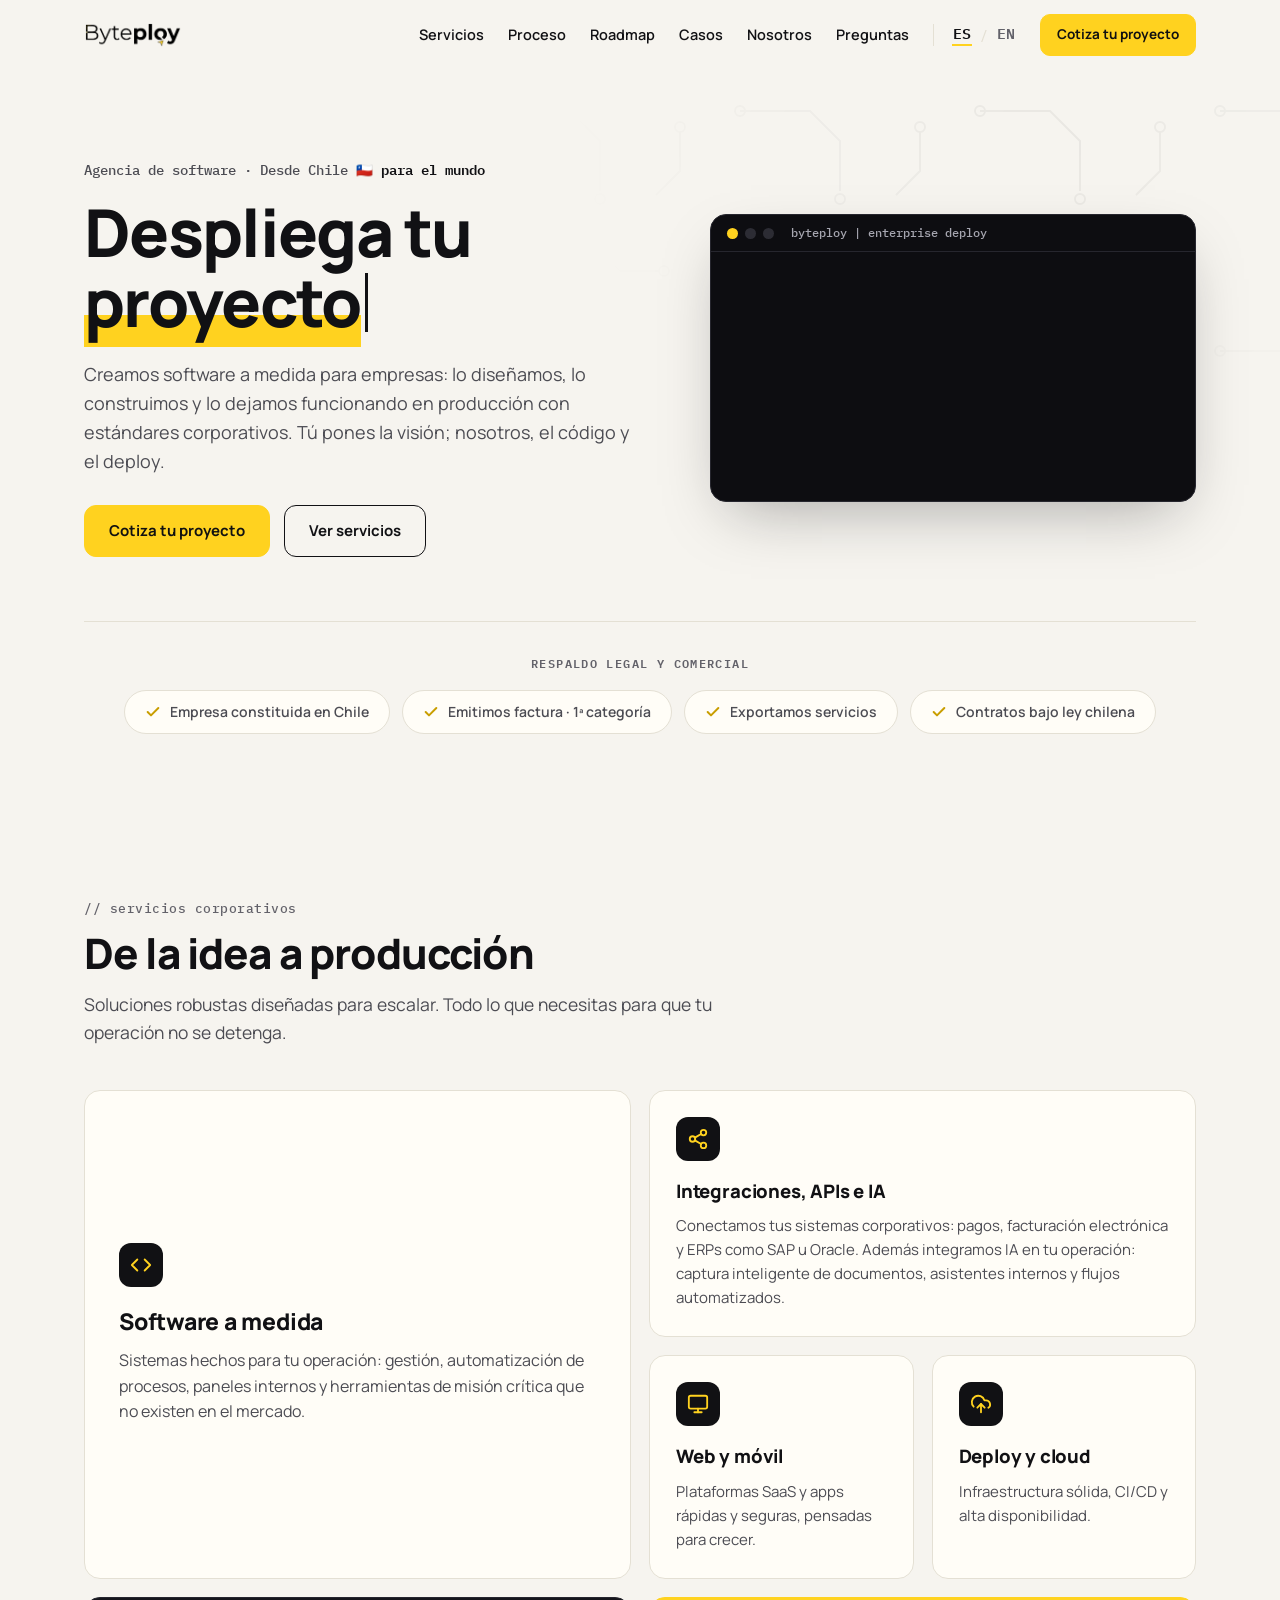
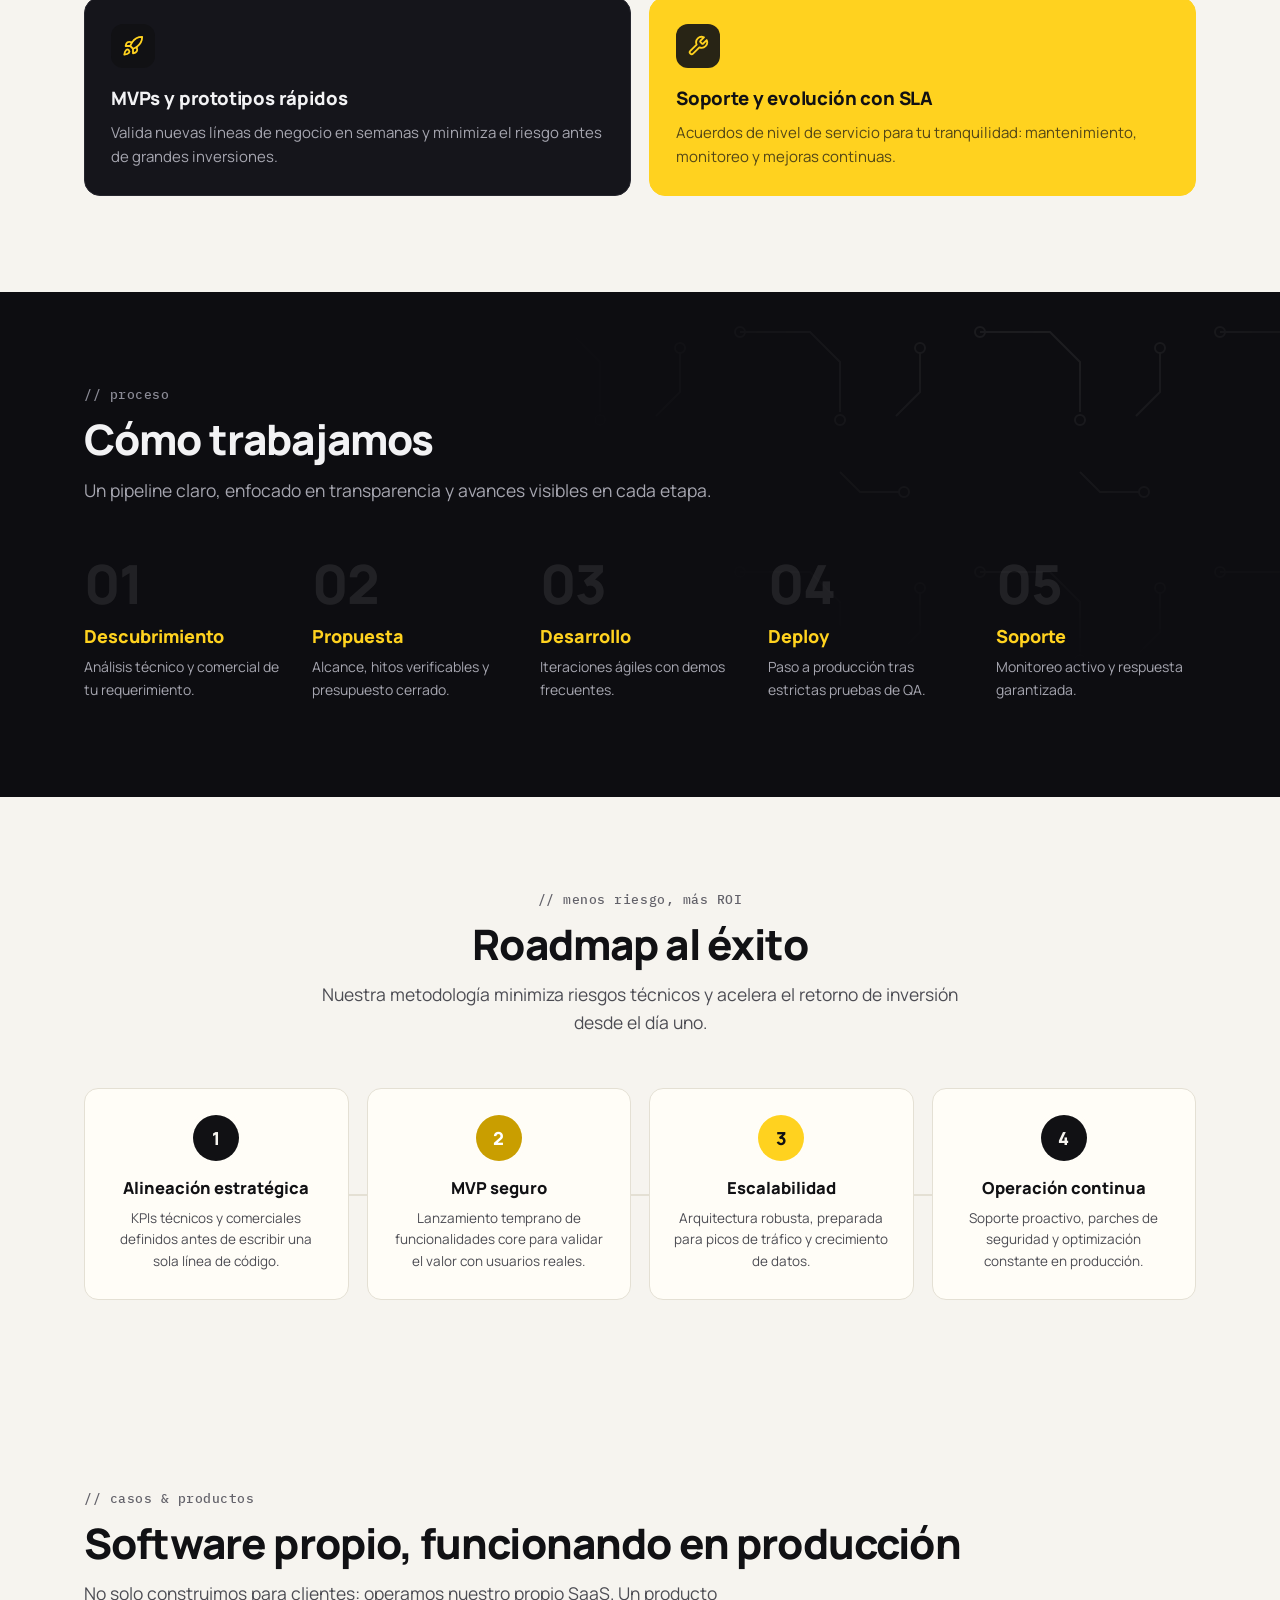
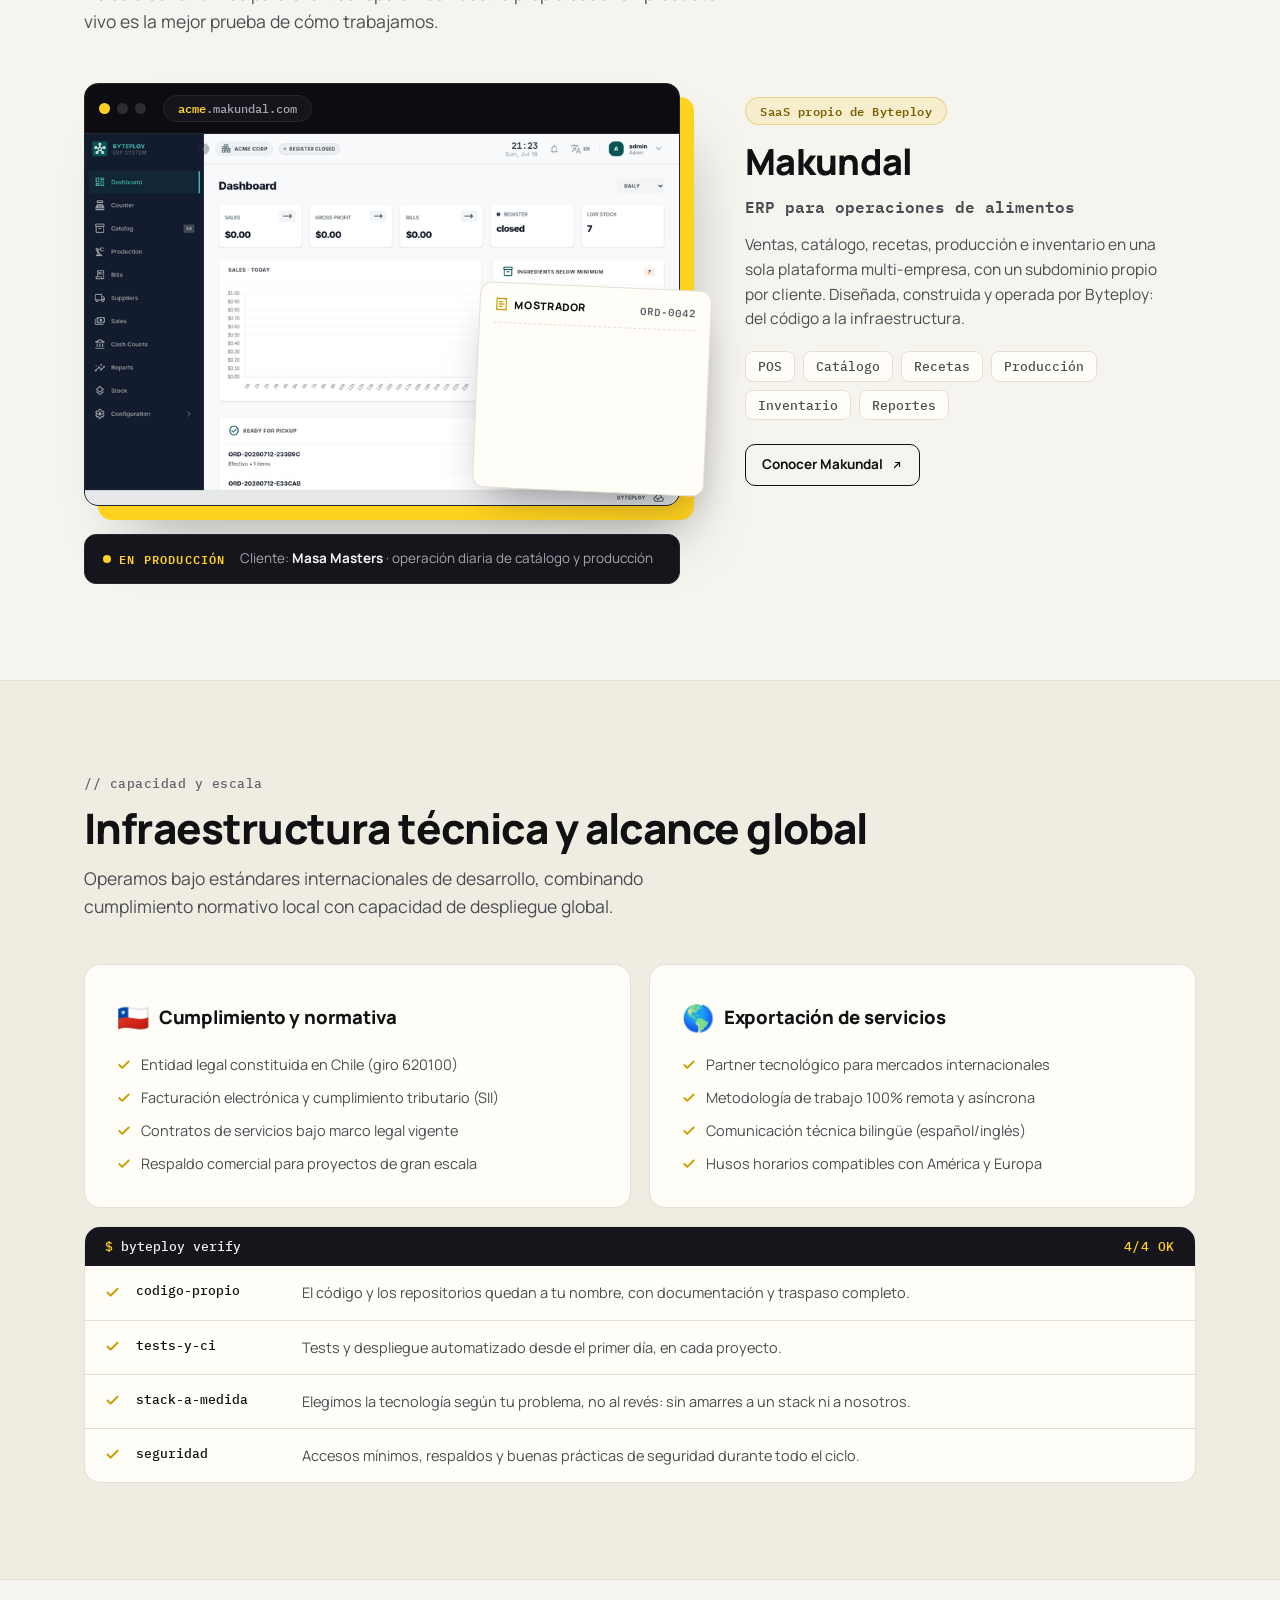
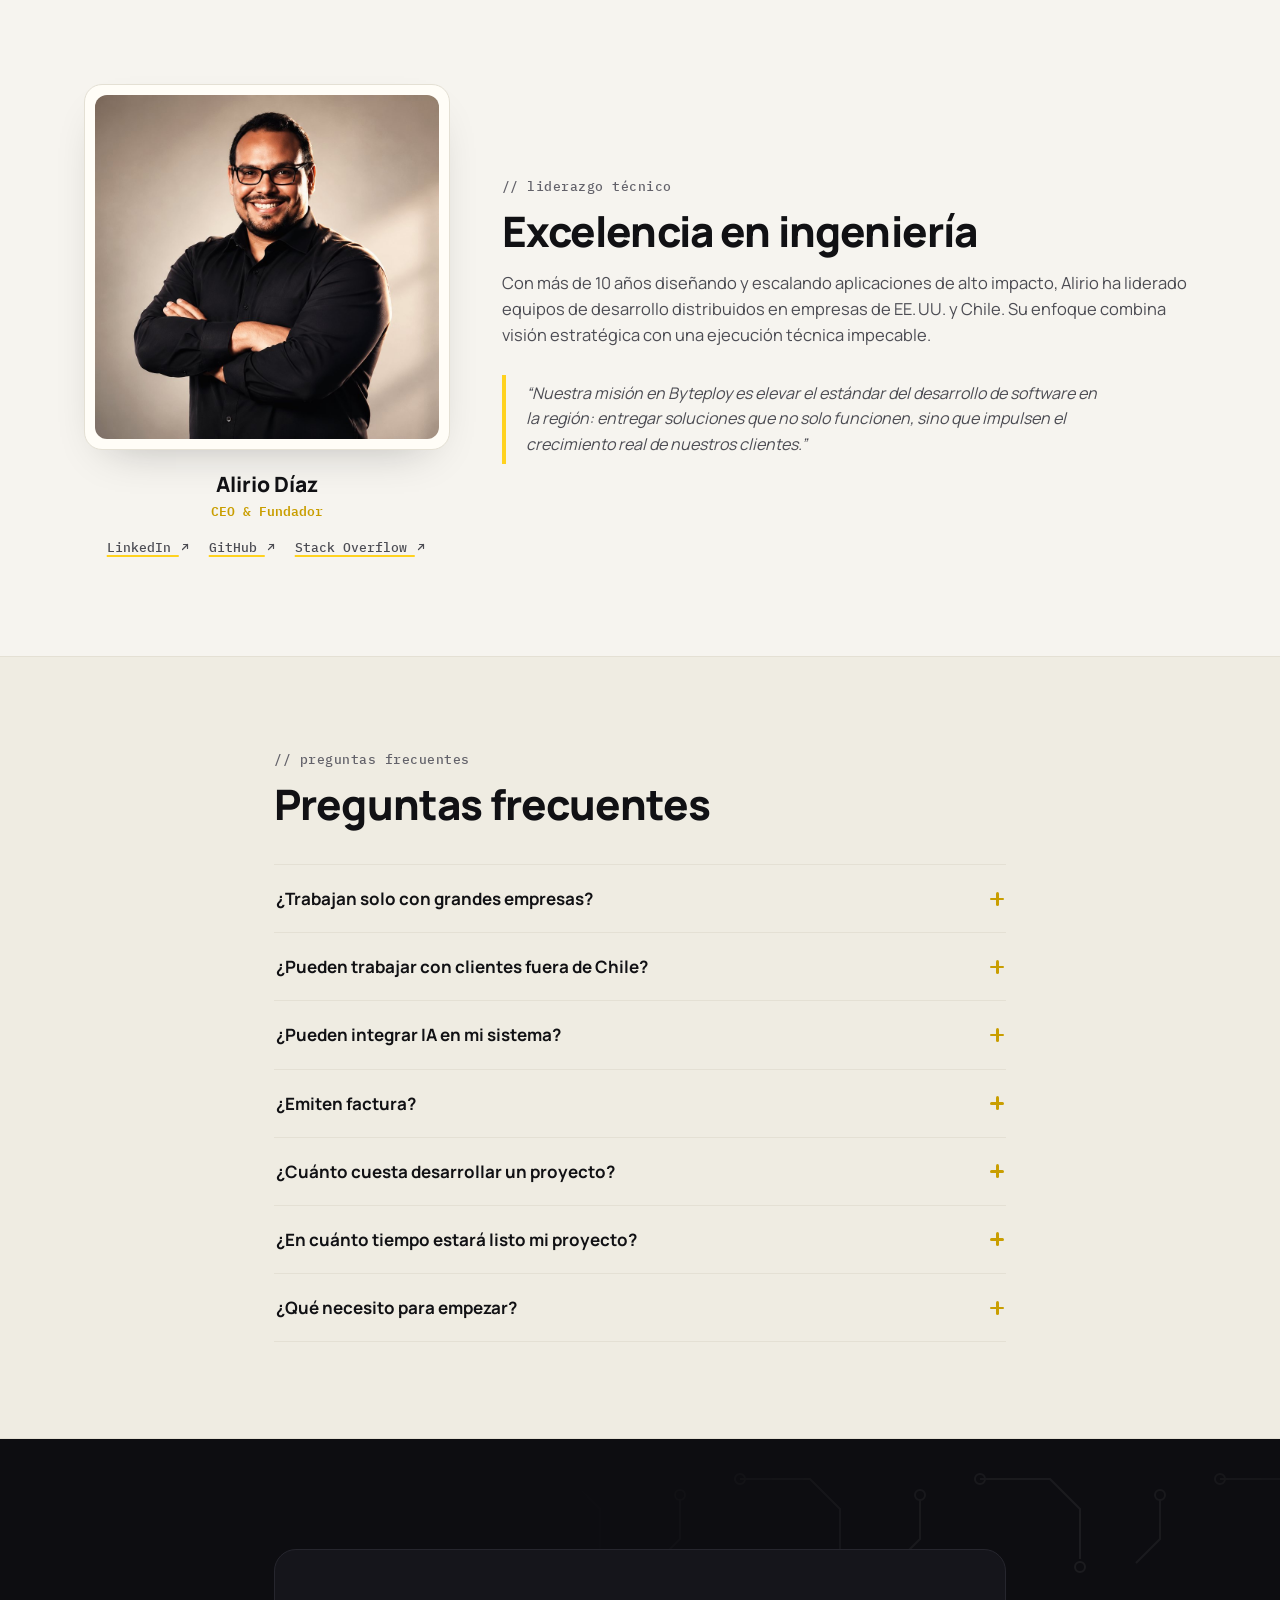
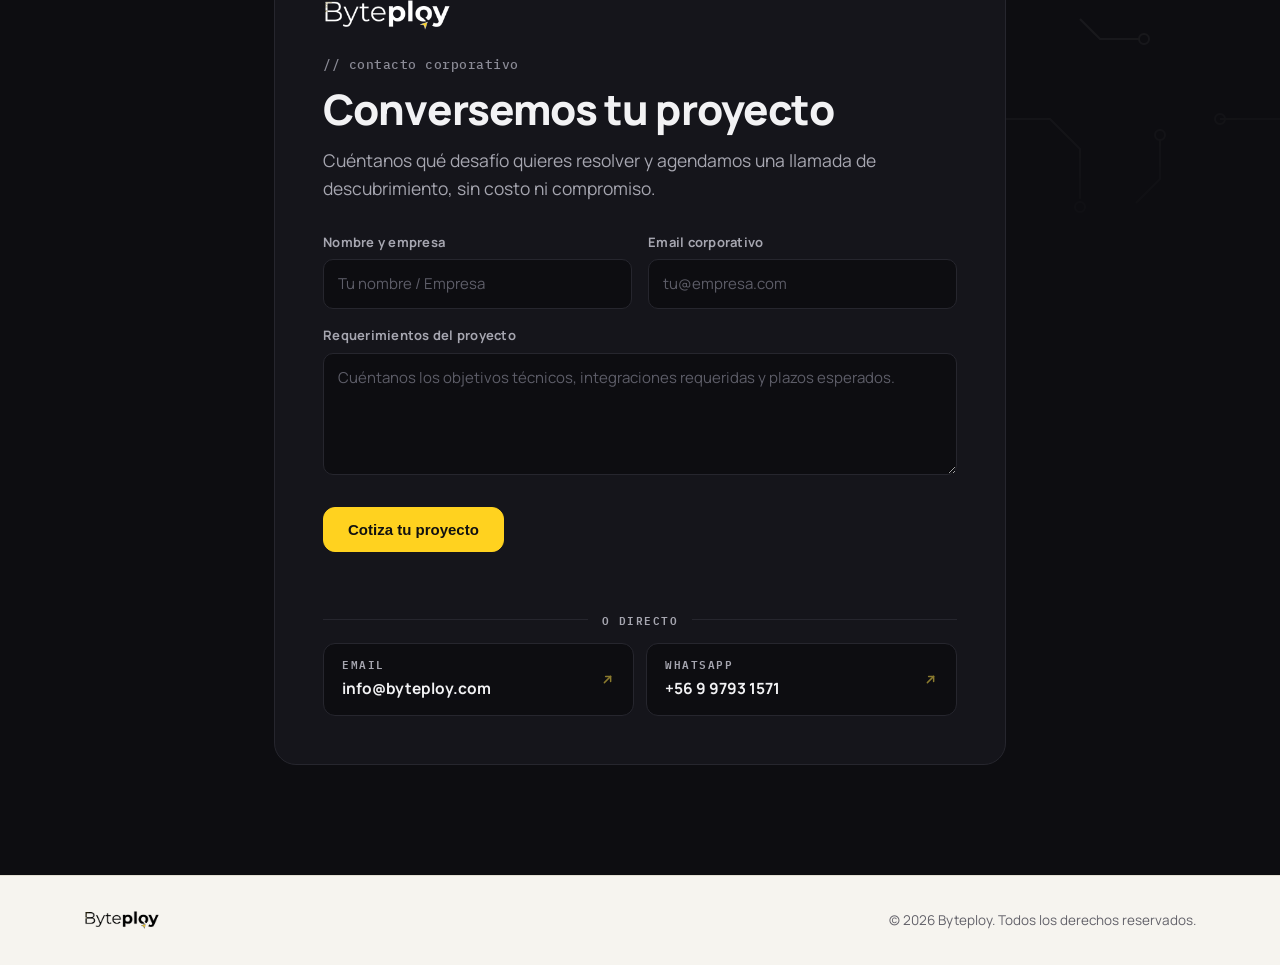
==== commit 5b1f68ba: "Hero: el terminal ejecuta el deploy en secuencia animada Cada linea del terminal es un span que apar" ====
--- a/index.html
+++ b/index.html
@@ -183,13 +183,13 @@
       <div class="hero-visual" aria-hidden="true">
         <div class="term">
           <div class="term-bar"><span class="dot dot-y"></span><span class="dot"></span><span class="dot"></span><span class="term-title">byteploy | enterprise deploy</span></div>
-          <pre class="term-body"><code><span class="p">$</span> byteploy audit --target enterprise
-<span class="ck"></span>security audit ……… [PASS]
-<span class="ck"></span>compliance check … [PASS]
-<span class="p">$</span> byteploy deploy --prod --scale=auto
-<span class="ck"></span>scalable microservices deployed
-<span class="ok">→ system health: OPTIMAL</span>
-<span class="ok">→ live →</span> <span class="t-url">https://tu-empresa.cl</span> <span class="term-cursor"></span></code></pre>
+          <pre class="term-body"><code><span class="t-line"><span class="p">$</span> byteploy audit --target enterprise</span>
+<span class="t-line"><span class="ck"></span>security audit ……… [PASS]</span>
+<span class="t-line"><span class="ck"></span>compliance check … [PASS]</span>
+<span class="t-line"><span class="p">$</span> byteploy deploy --prod --scale=auto</span>
+<span class="t-line"><span class="ck"></span>scalable microservices deployed</span>
+<span class="t-line"><span class="ok">→ system health: OPTIMAL</span></span>
+<span class="t-line"><span class="ok">→ live →</span> <span class="t-url">https://tu-empresa.cl</span> <span class="term-cursor"></span></span></code></pre>
         </div>
       </div>
     </div>
--- a/assets/styles.css
+++ b/assets/styles.css
@@ -181,6 +181,19 @@
 .term-body .ok { color: #7ddb8a; }
 .t-url { color: var(--yellow); text-decoration: underline; text-underline-offset: 3px; }
 .term-cursor { display: inline-block; width: 8px; height: 15px; background: var(--yellow); vertical-align: -2px; animation: blink 1.1s steps(1) infinite; }
+/* Deploy en vivo: las líneas aparecen en secuencia y el ciclo se repite */
+.t-line { opacity: 0; animation: term-line 12s infinite both; }
+.t-line:nth-of-type(2) { animation-delay: 1.1s; }
+.t-line:nth-of-type(3) { animation-delay: 2s; }
+.t-line:nth-of-type(4) { animation-delay: 3.2s; }
+.t-line:nth-of-type(5) { animation-delay: 4.8s; }
+.t-line:nth-of-type(6) { animation-delay: 5.7s; }
+.t-line:nth-of-type(7) { animation-delay: 6.6s; }
+@keyframes term-line {
+  0% { opacity: 0; }
+  1.5%, 88% { opacity: 1; }
+  94%, 100% { opacity: 0; }
+}
 
 /* ---------- Cards + bento ---------- */
 
@@ -465,7 +478,7 @@
   html { scroll-behavior: auto; }
   .reveal { opacity: 1; transform: none; transition: none; }
   .caret, .term-cursor, .case-status-dot { animation: none; }
-  .t-row, .ticket-total, .pay-chip { animation: none; opacity: 1; }
+  .t-row, .ticket-total, .pay-chip, .t-line { animation: none; opacity: 1; }
   .btn, .card, .road-card { transition: none; }
   .btn:hover, .card:hover, .road-card:hover { transform: none; }
 }
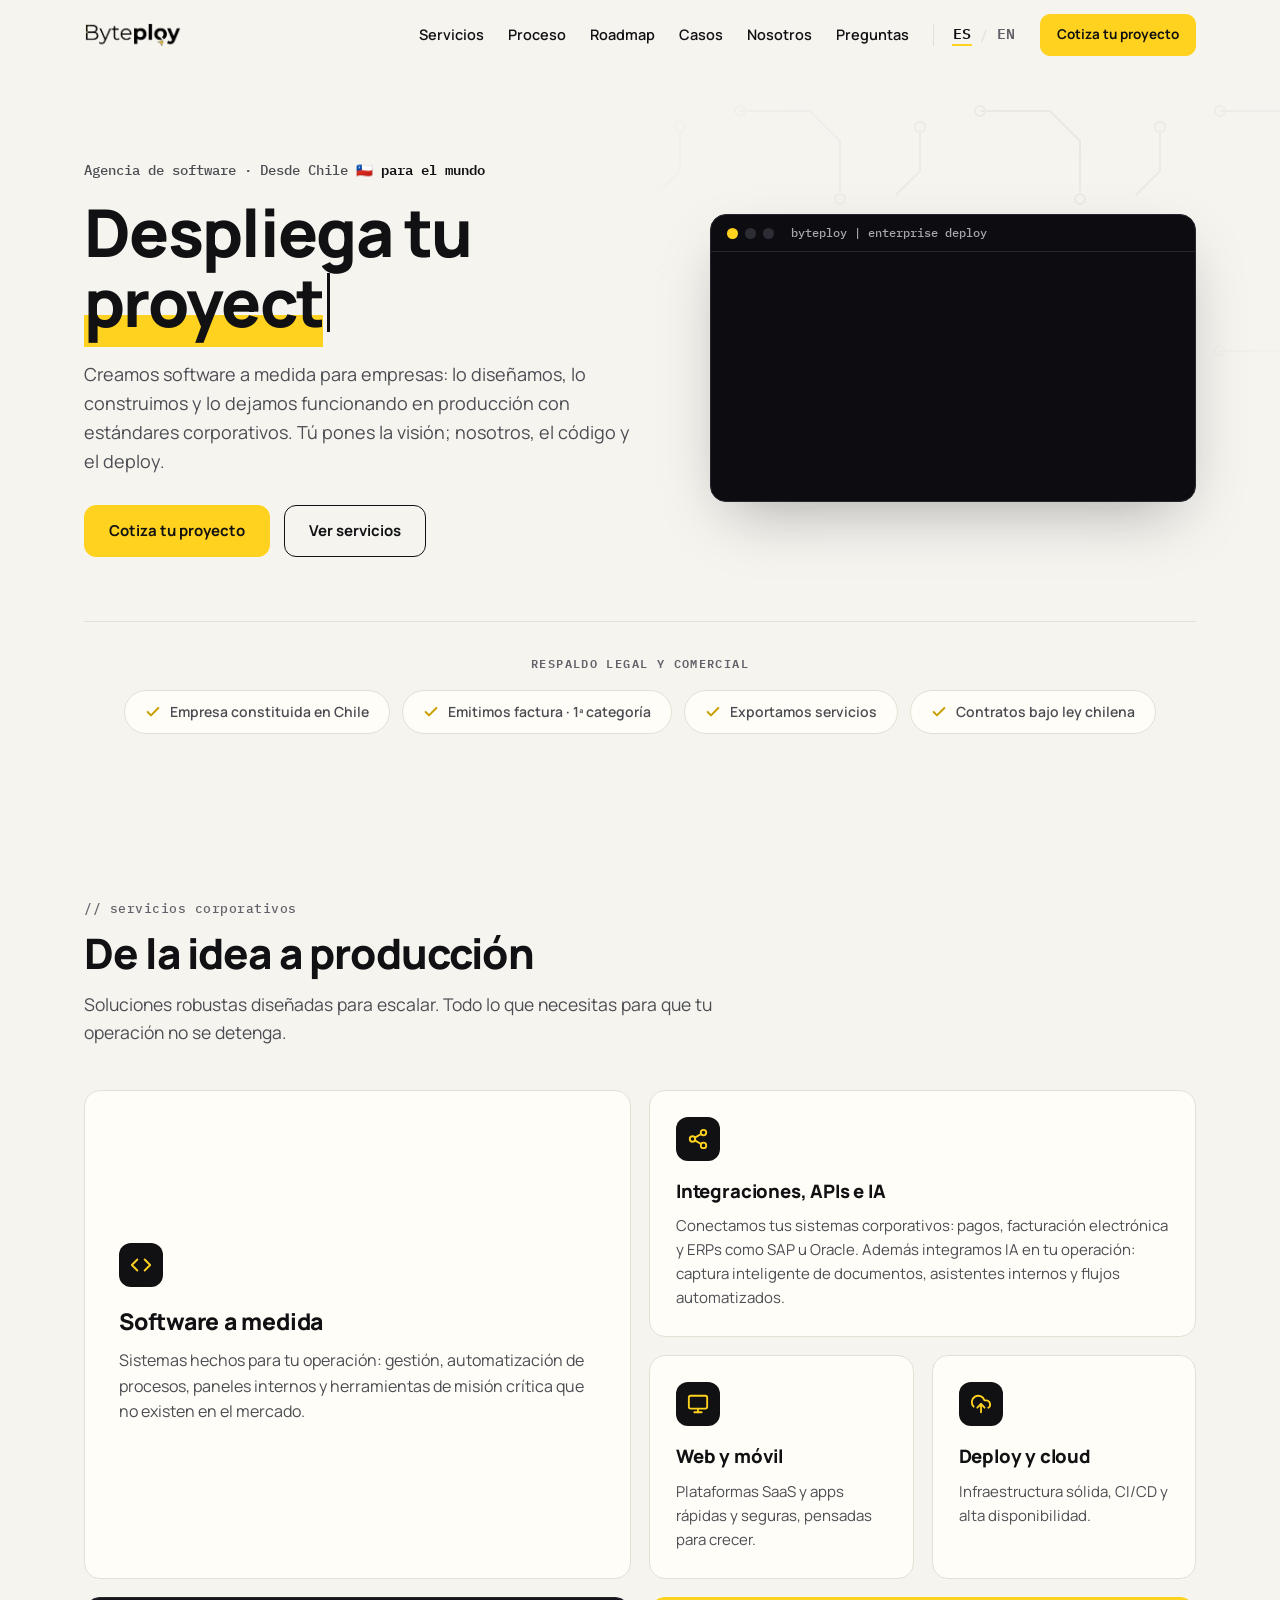
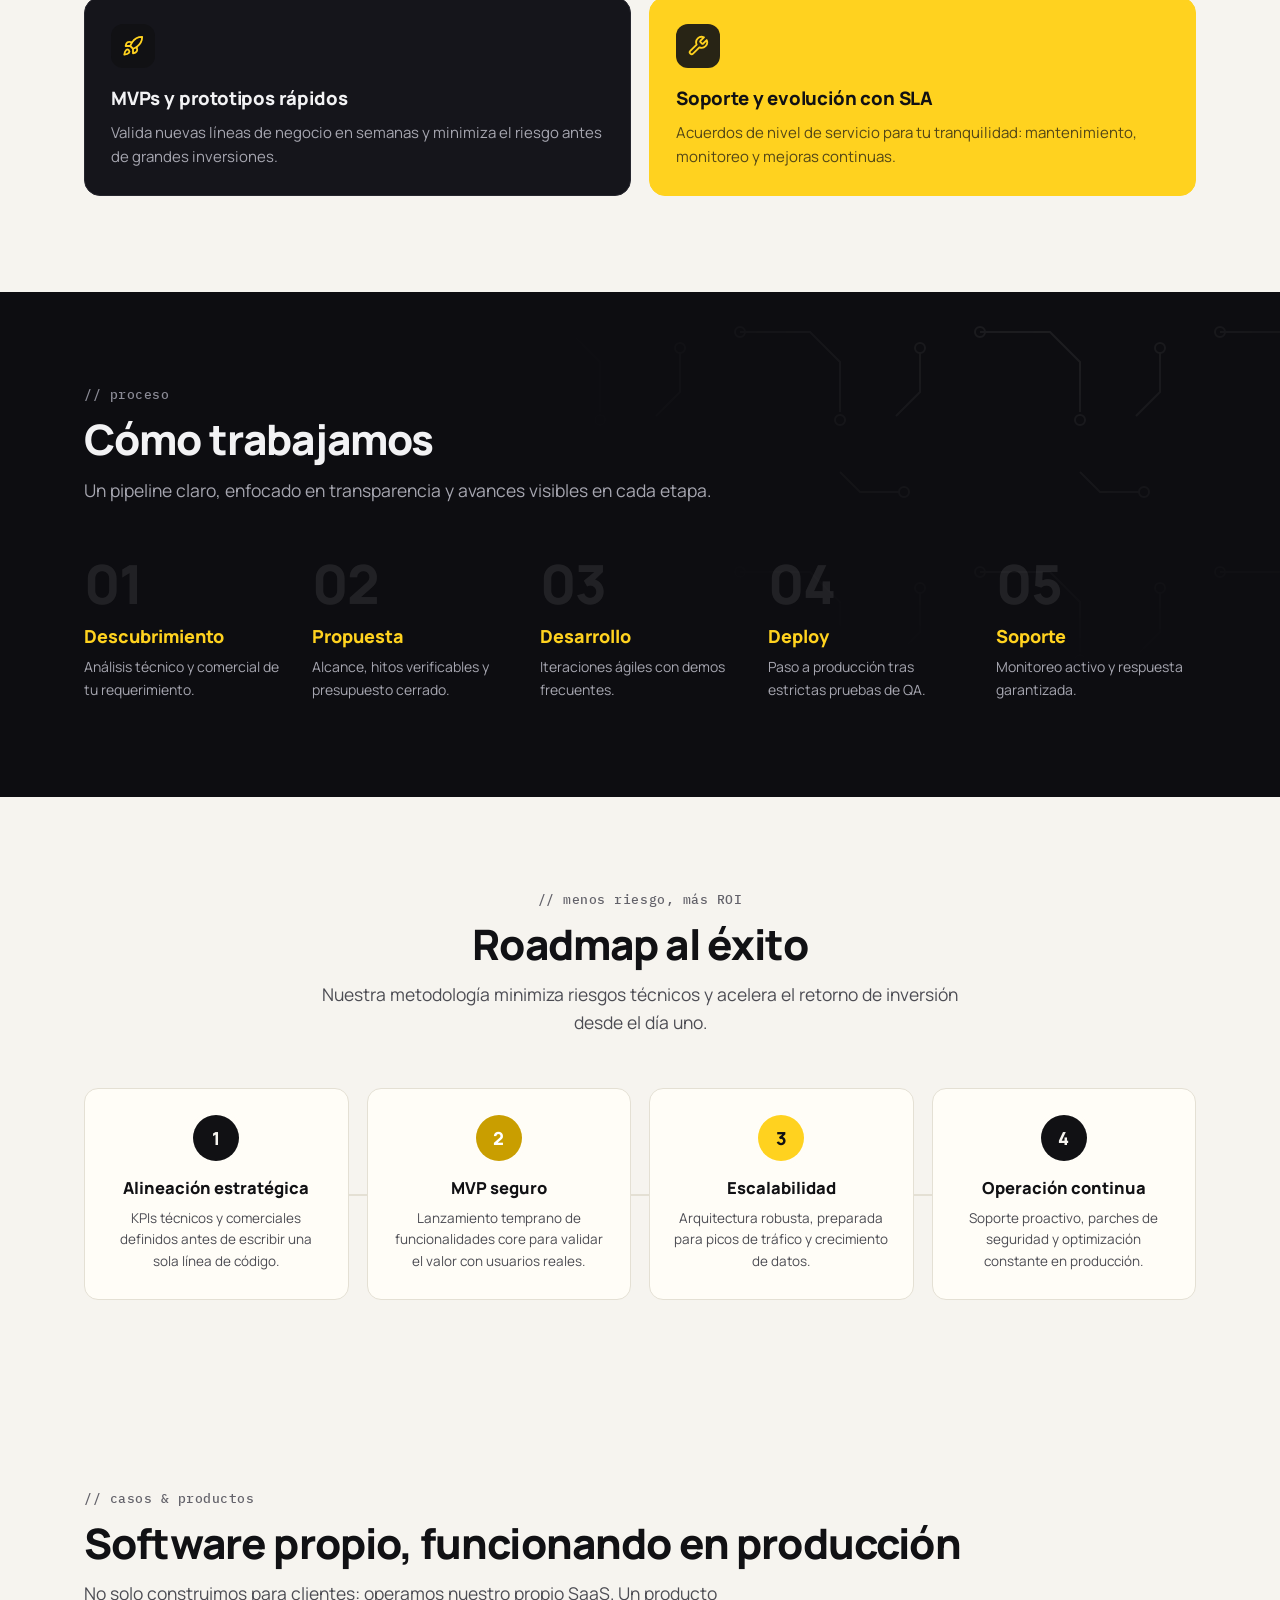
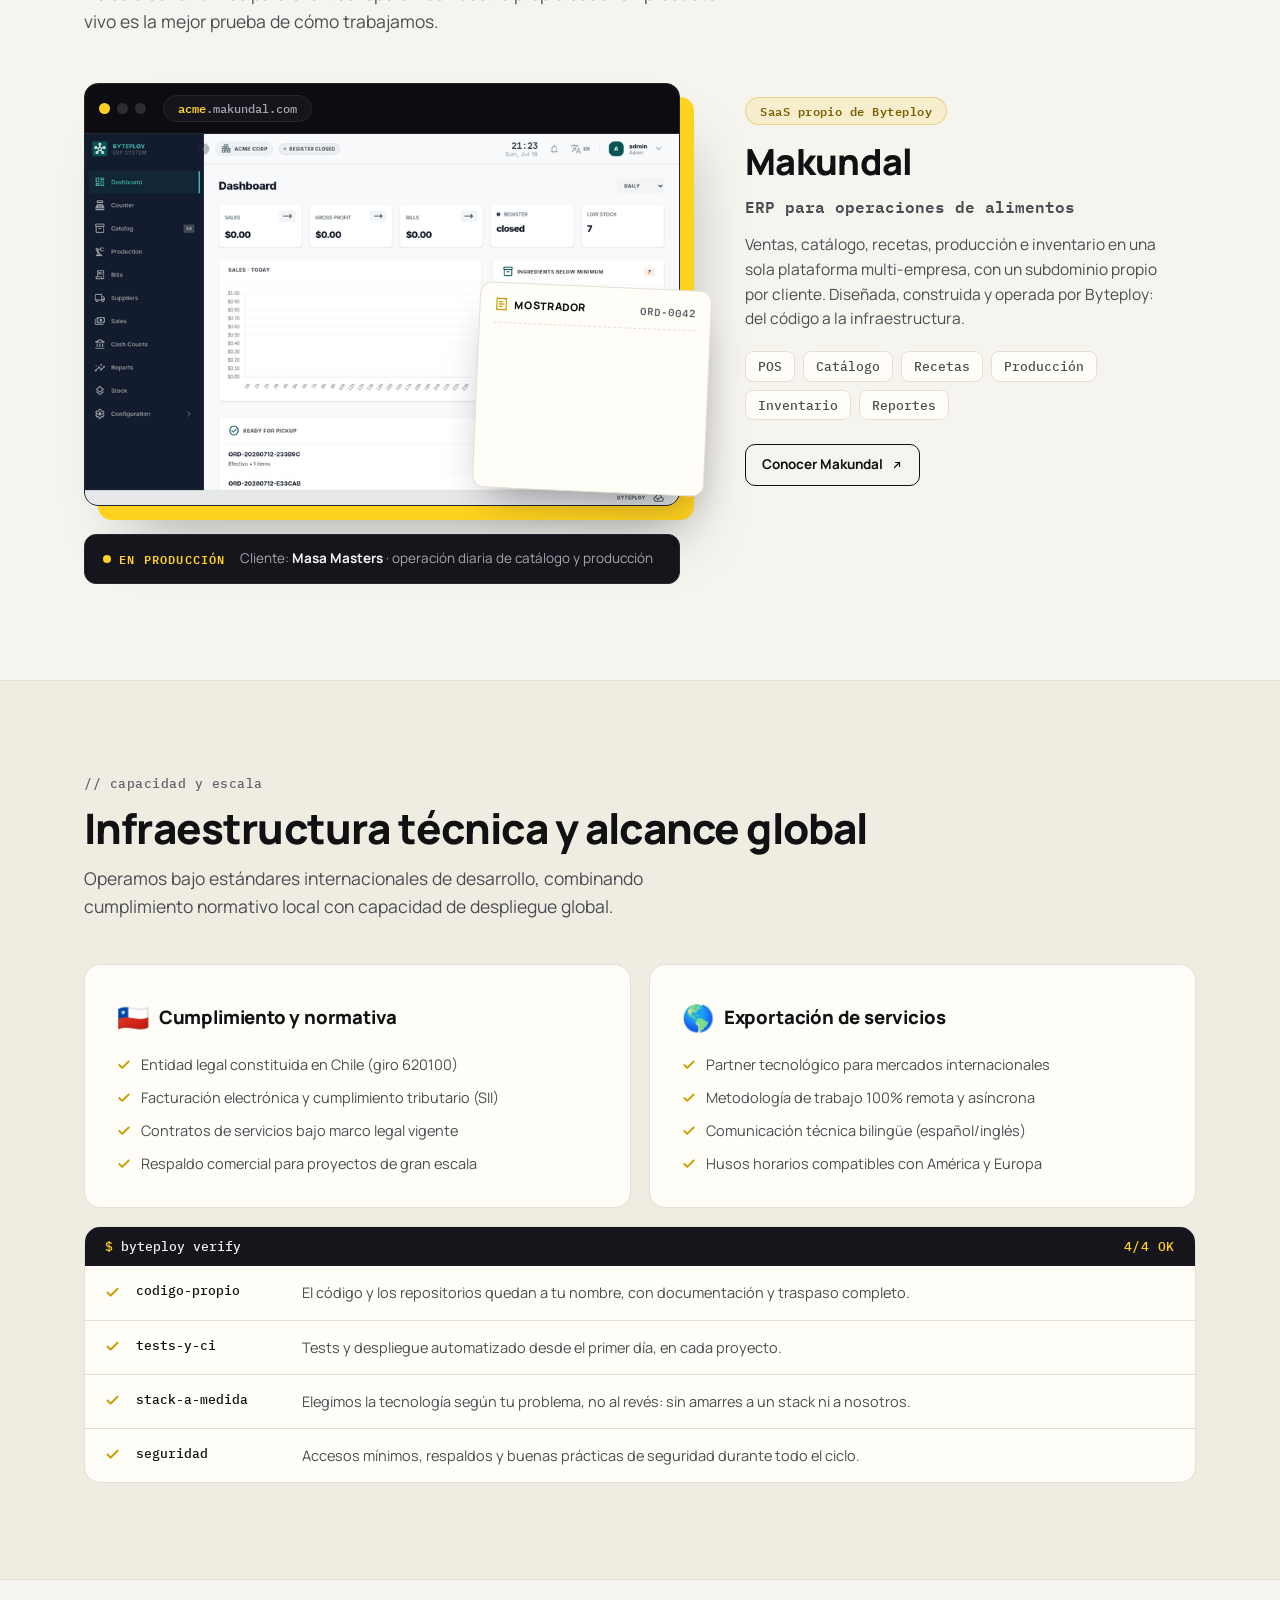
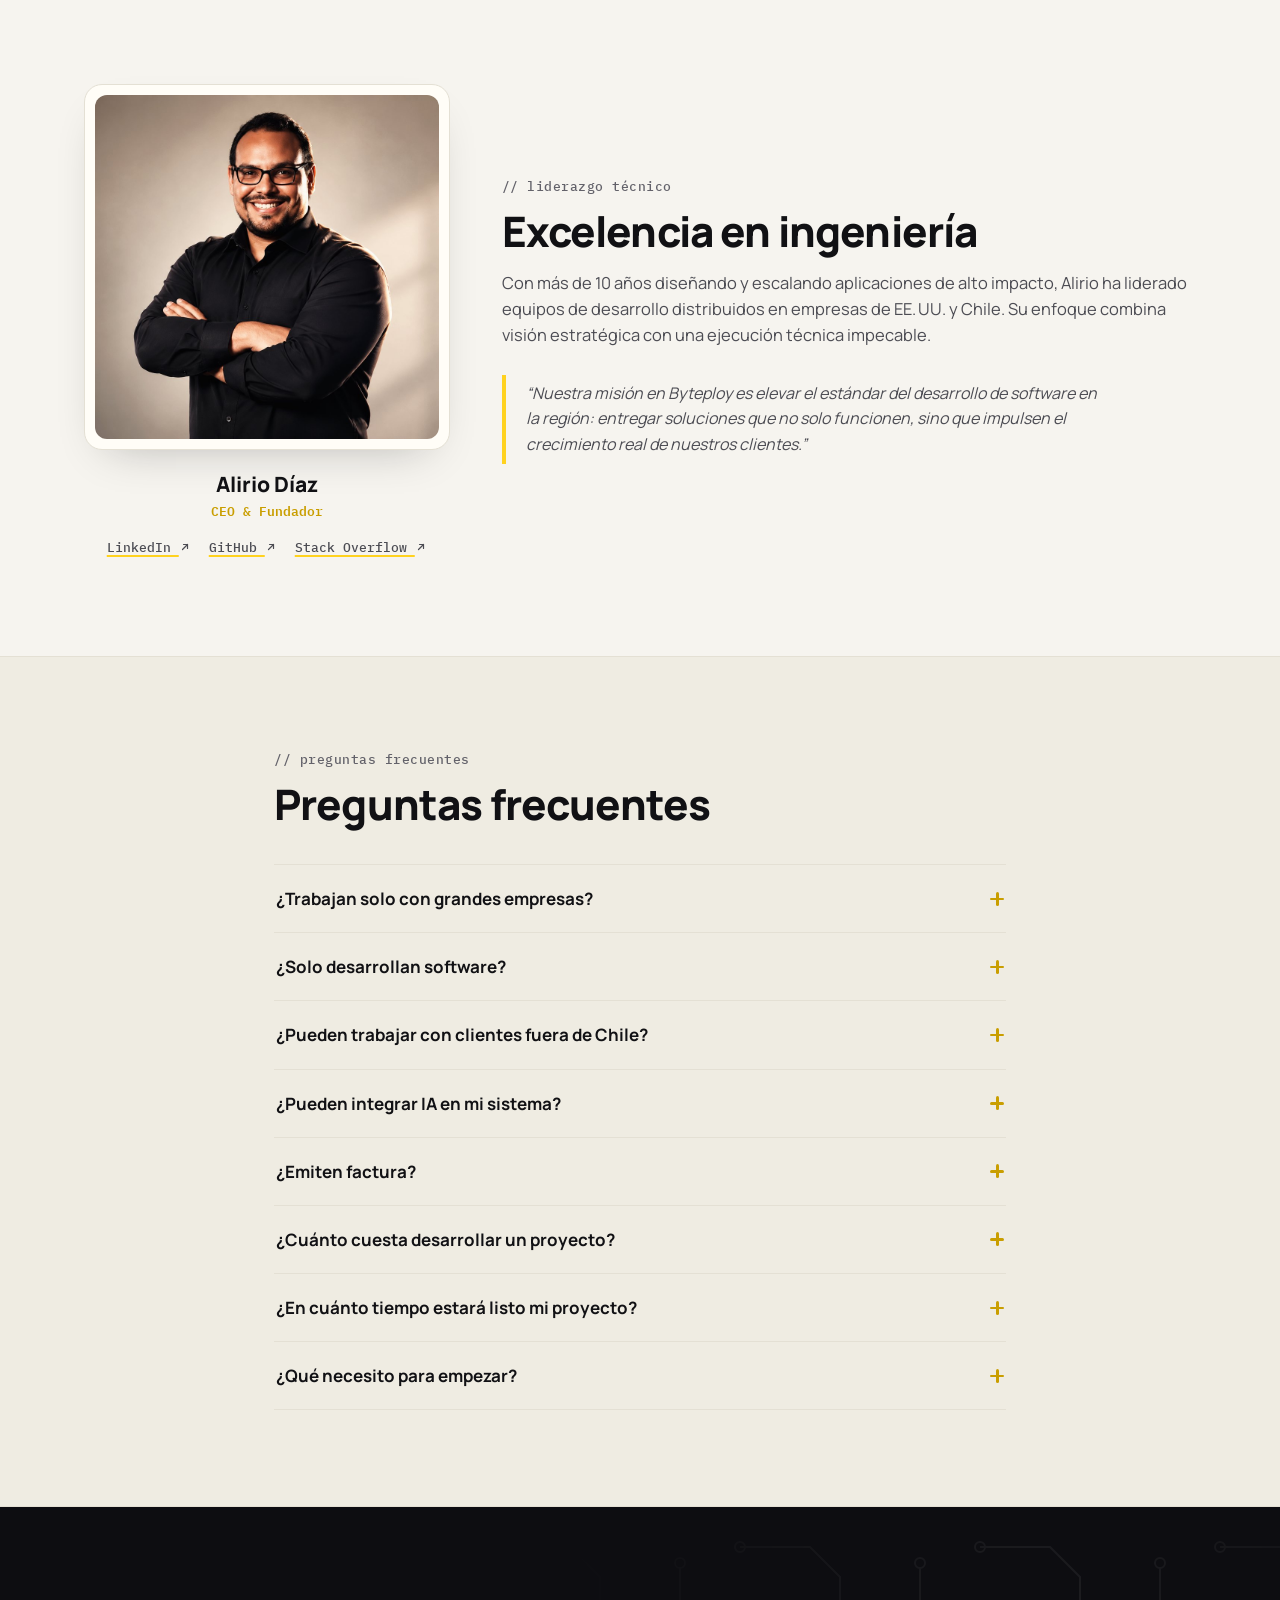
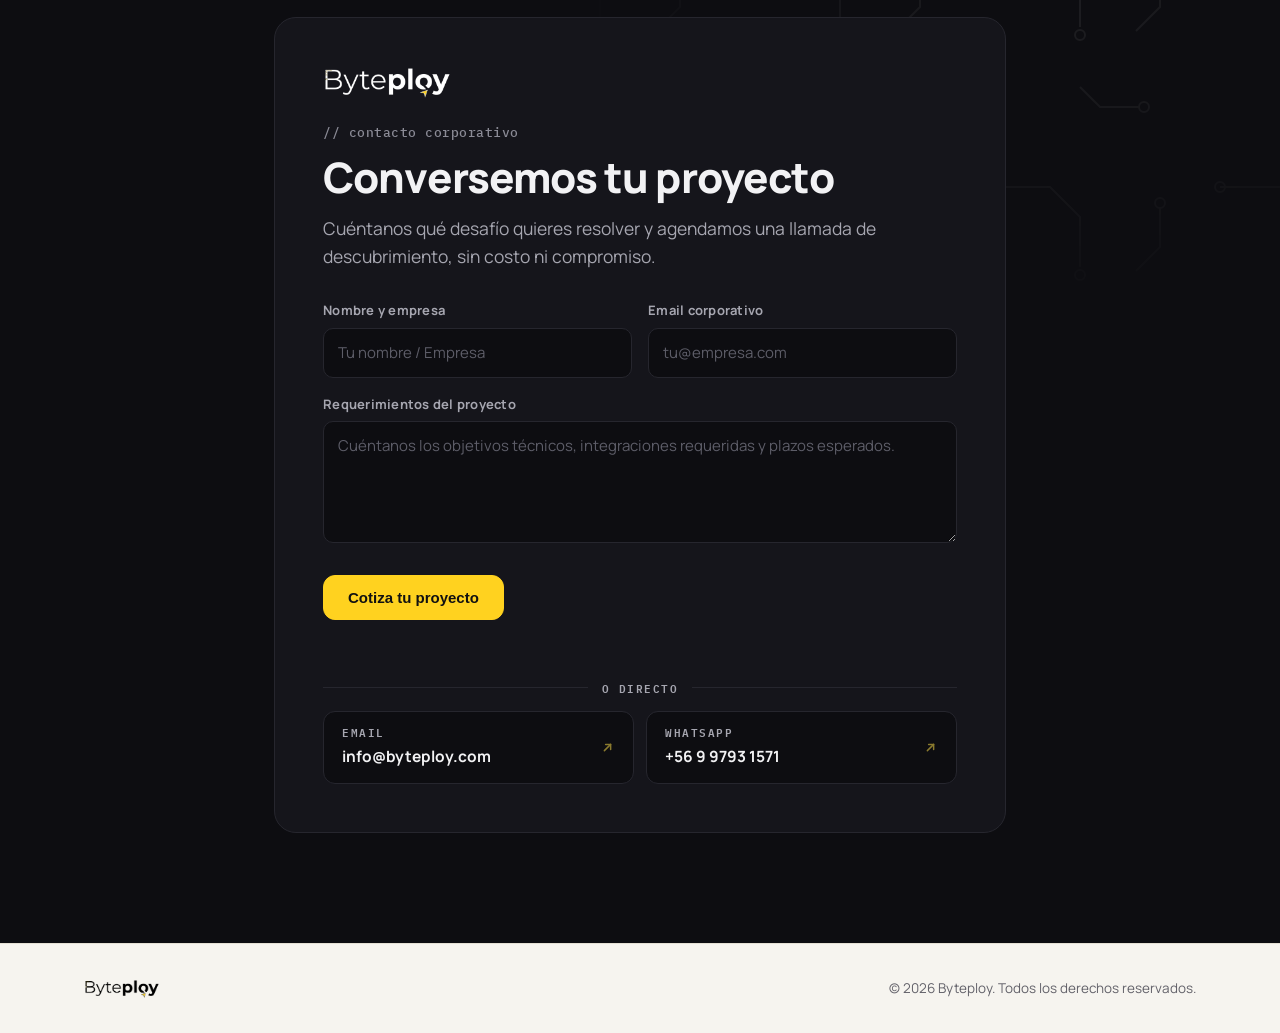
==== commit 10234371: "FAQ: amplitud tecnologica sin diluir el posicionamiento Nueva pregunta "¿Solo desarrollan software?"" ====
--- a/index.html
+++ b/index.html
@@ -103,6 +103,11 @@
           },
           {
             "@type": "Question",
+            "name": "¿Solo desarrollan software?",
+            "acceptedAnswer": { "@type": "Answer", "text": "El software es nuestro foco, pero resolvemos el problema tecnológico completo: infraestructura, automatización y operación." }
+          },
+          {
+            "@type": "Question",
             "name": "¿Pueden trabajar con clientes fuera de Chile?",
             "acceptedAnswer": { "@type": "Answer", "text": "Sí. Trabajamos de forma remota con clientes de cualquier país y estamos habilitados para exportar servicios de desarrollo. Los contratos se firman bajo legislación chilena." }
           },
@@ -416,6 +421,7 @@
     <h2 data-reveal>Preguntas frecuentes</h2>
     <div class="faq-list">
       <details class="faq" data-reveal><summary>¿Trabajan solo con grandes empresas?<span class="faq-icon" aria-hidden="true"></span></summary><p>No. Desarrollamos desde MVPs para validar nuevas líneas de negocio hasta sistemas corporativos de misión crítica. El proceso se adapta al tamaño del proyecto.</p></details>
+      <details class="faq" data-reveal><summary>¿Solo desarrollan software?<span class="faq-icon" aria-hidden="true"></span></summary><p>El software es nuestro foco, pero resolvemos el problema tecnológico completo: infraestructura, automatización y operación.</p></details>
       <details class="faq" data-reveal><summary>¿Pueden trabajar con clientes fuera de Chile?<span class="faq-icon" aria-hidden="true"></span></summary><p>Sí. Trabajamos de forma remota con clientes de cualquier país y estamos habilitados para exportar servicios de desarrollo. Los contratos se firman bajo legislación chilena.</p></details>
       <details class="faq" data-reveal><summary>¿Pueden integrar IA en mi sistema?<span class="faq-icon" aria-hidden="true"></span></summary><p>Sí. Integramos modelos de lenguaje y automatización con IA en sistemas nuevos o existentes: captura inteligente de documentos, asistentes internos y flujos automatizados. Siempre con revisión de nuestro equipo y foco en resultados medibles.</p></details>
       <details class="faq" data-reveal><summary>¿Emiten factura?<span class="faq-icon" aria-hidden="true"></span></summary><p>Sí, por supuesto.</p></details>
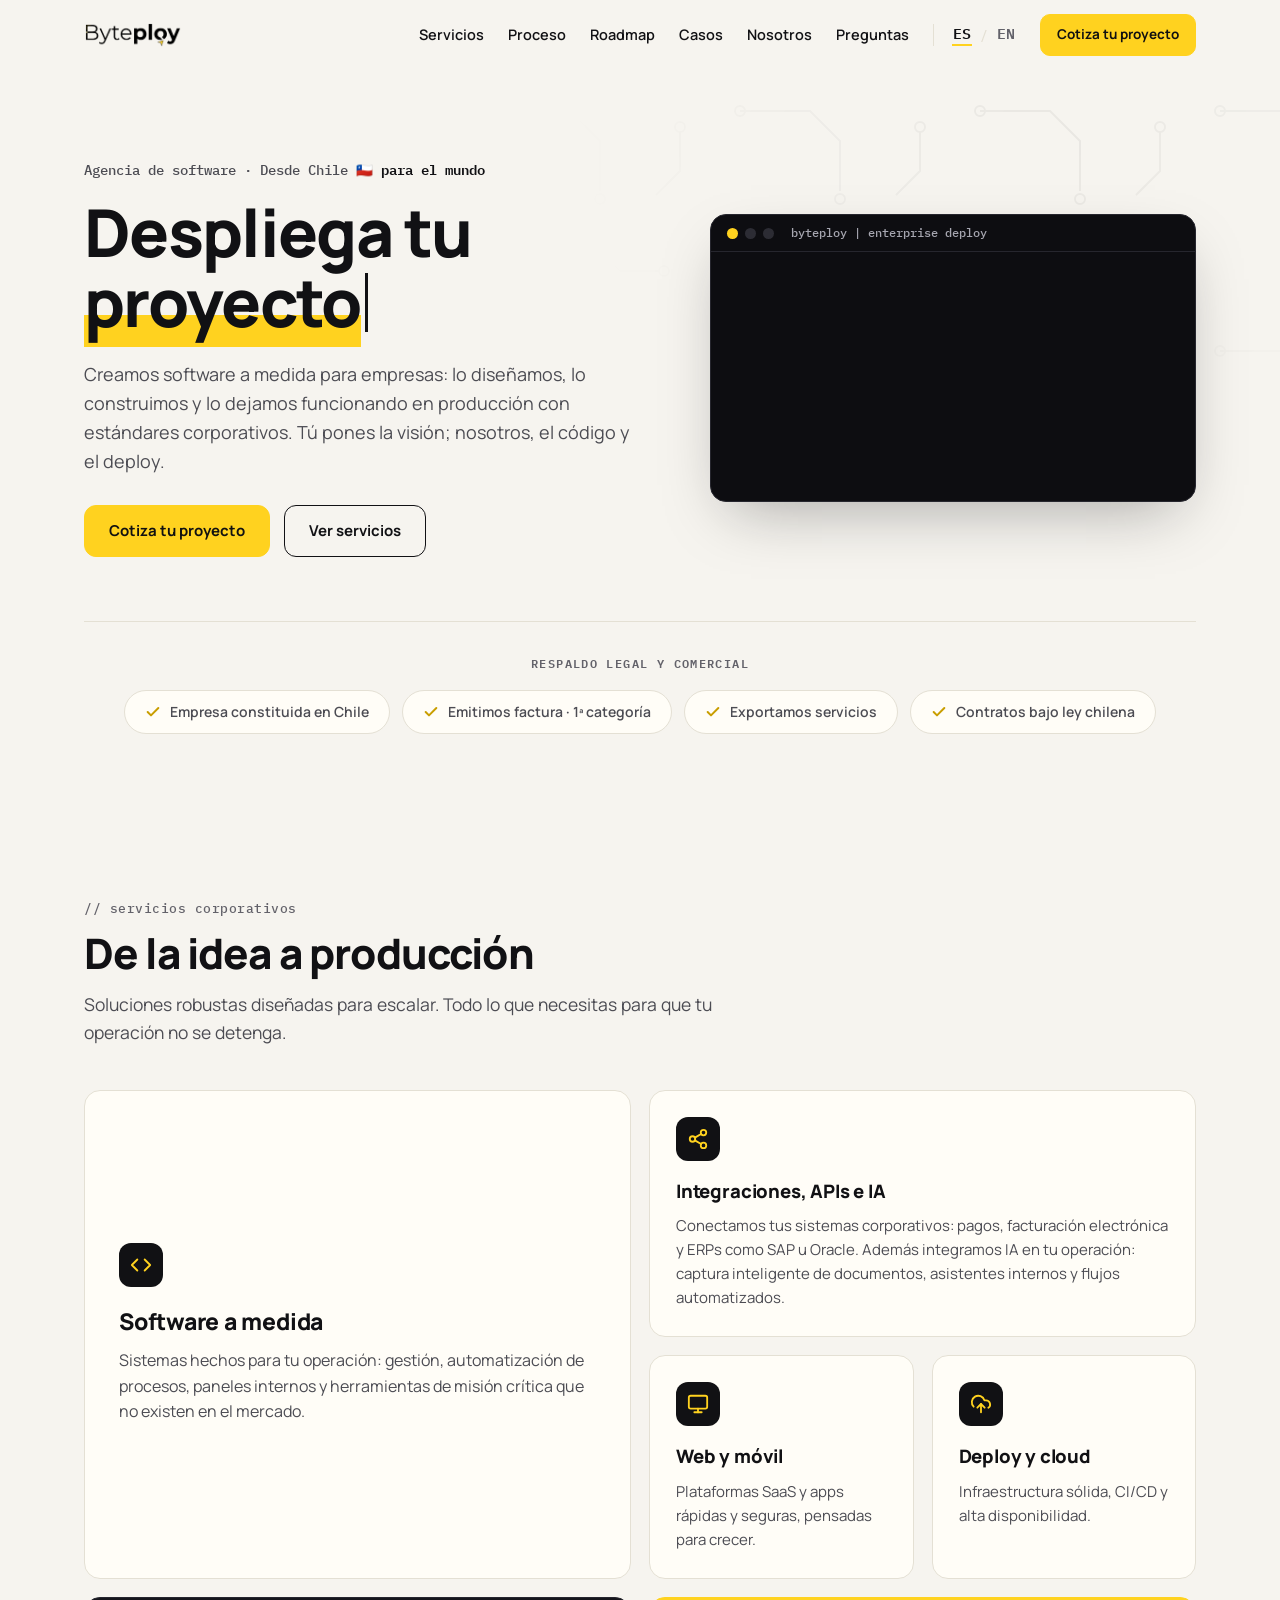
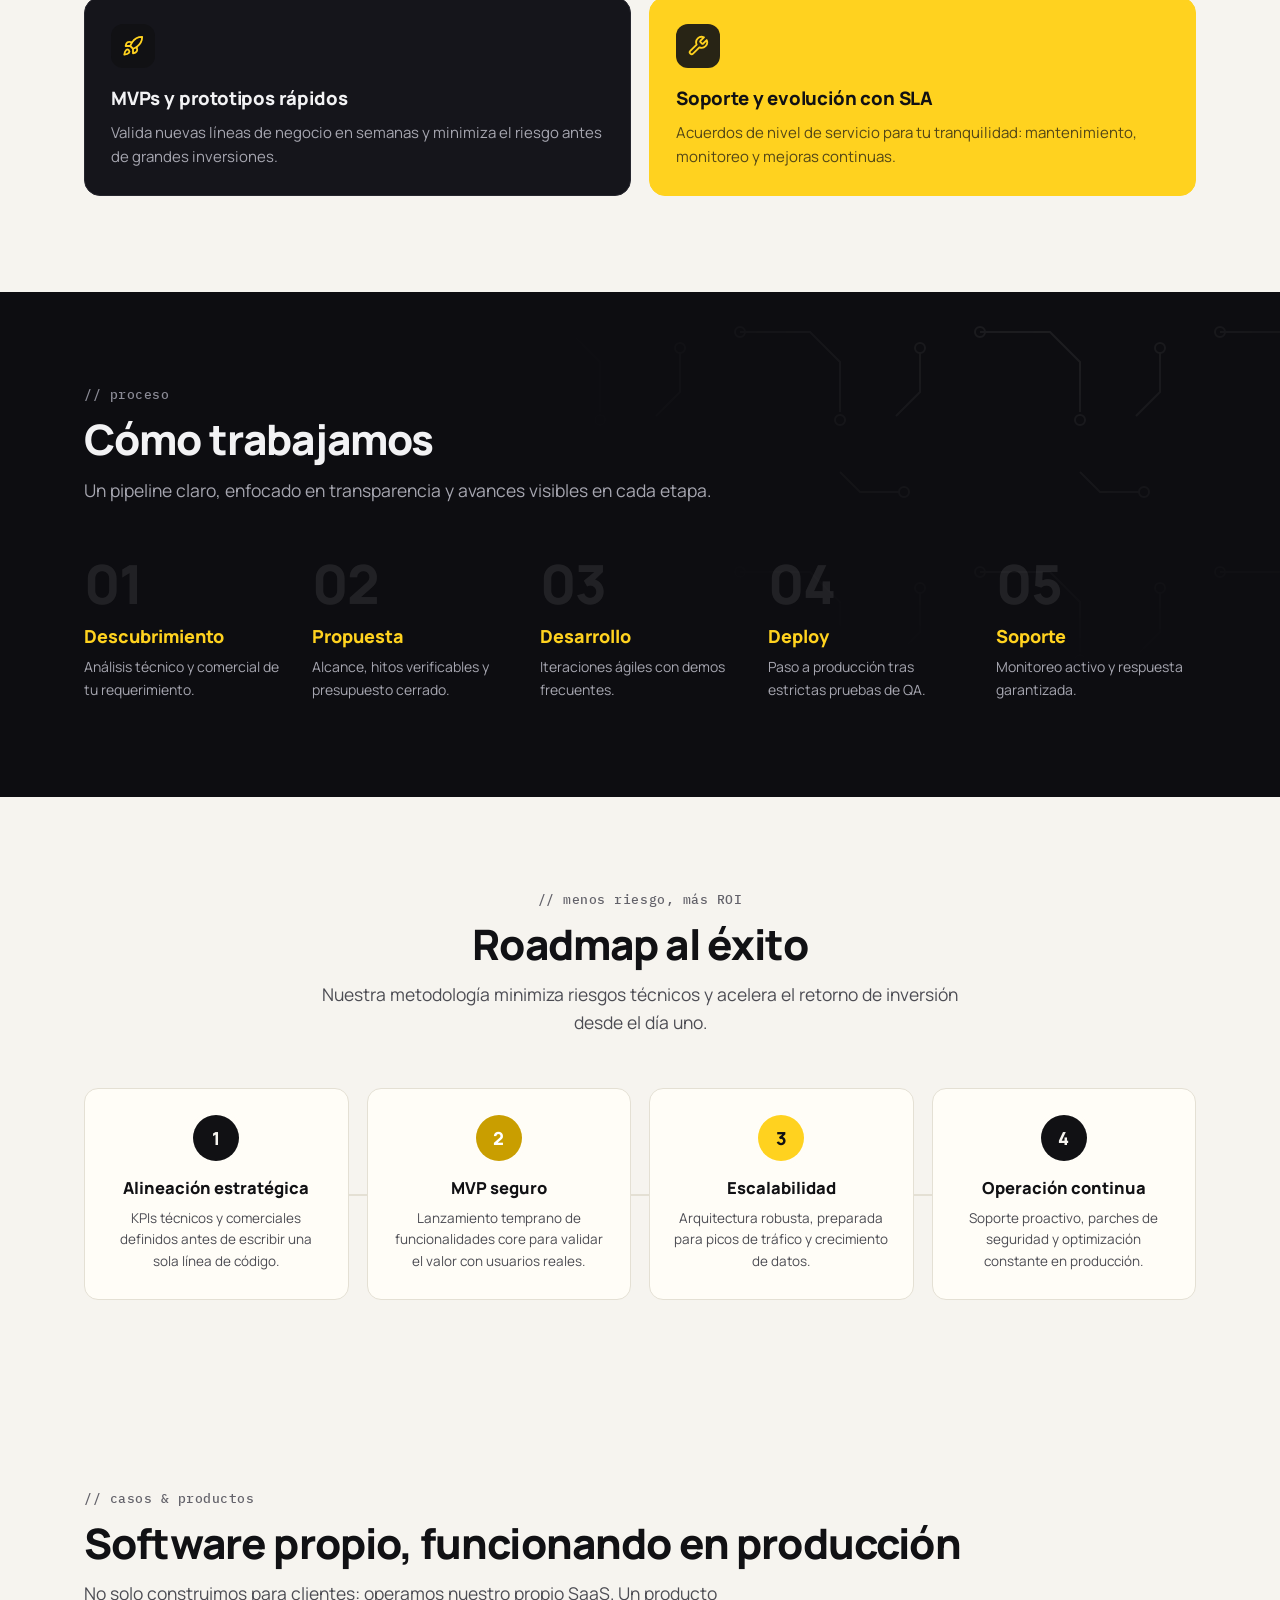
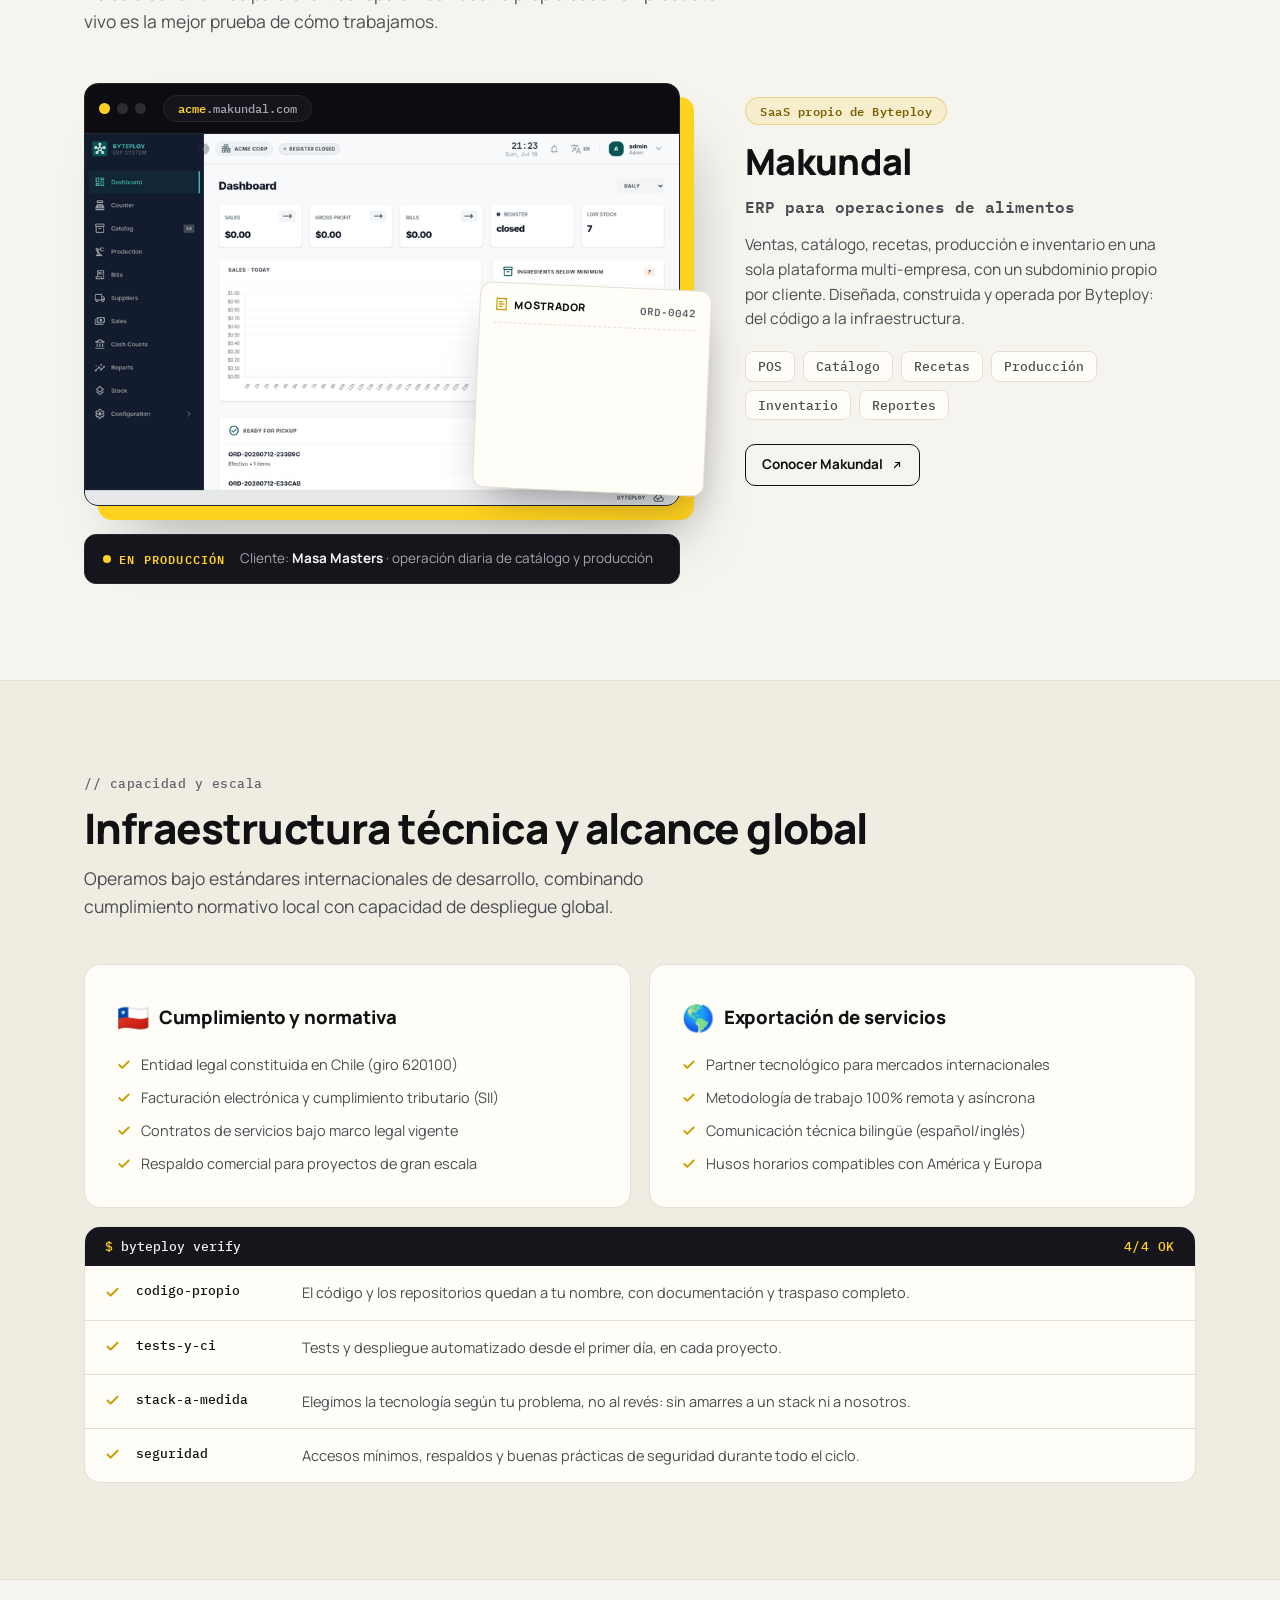
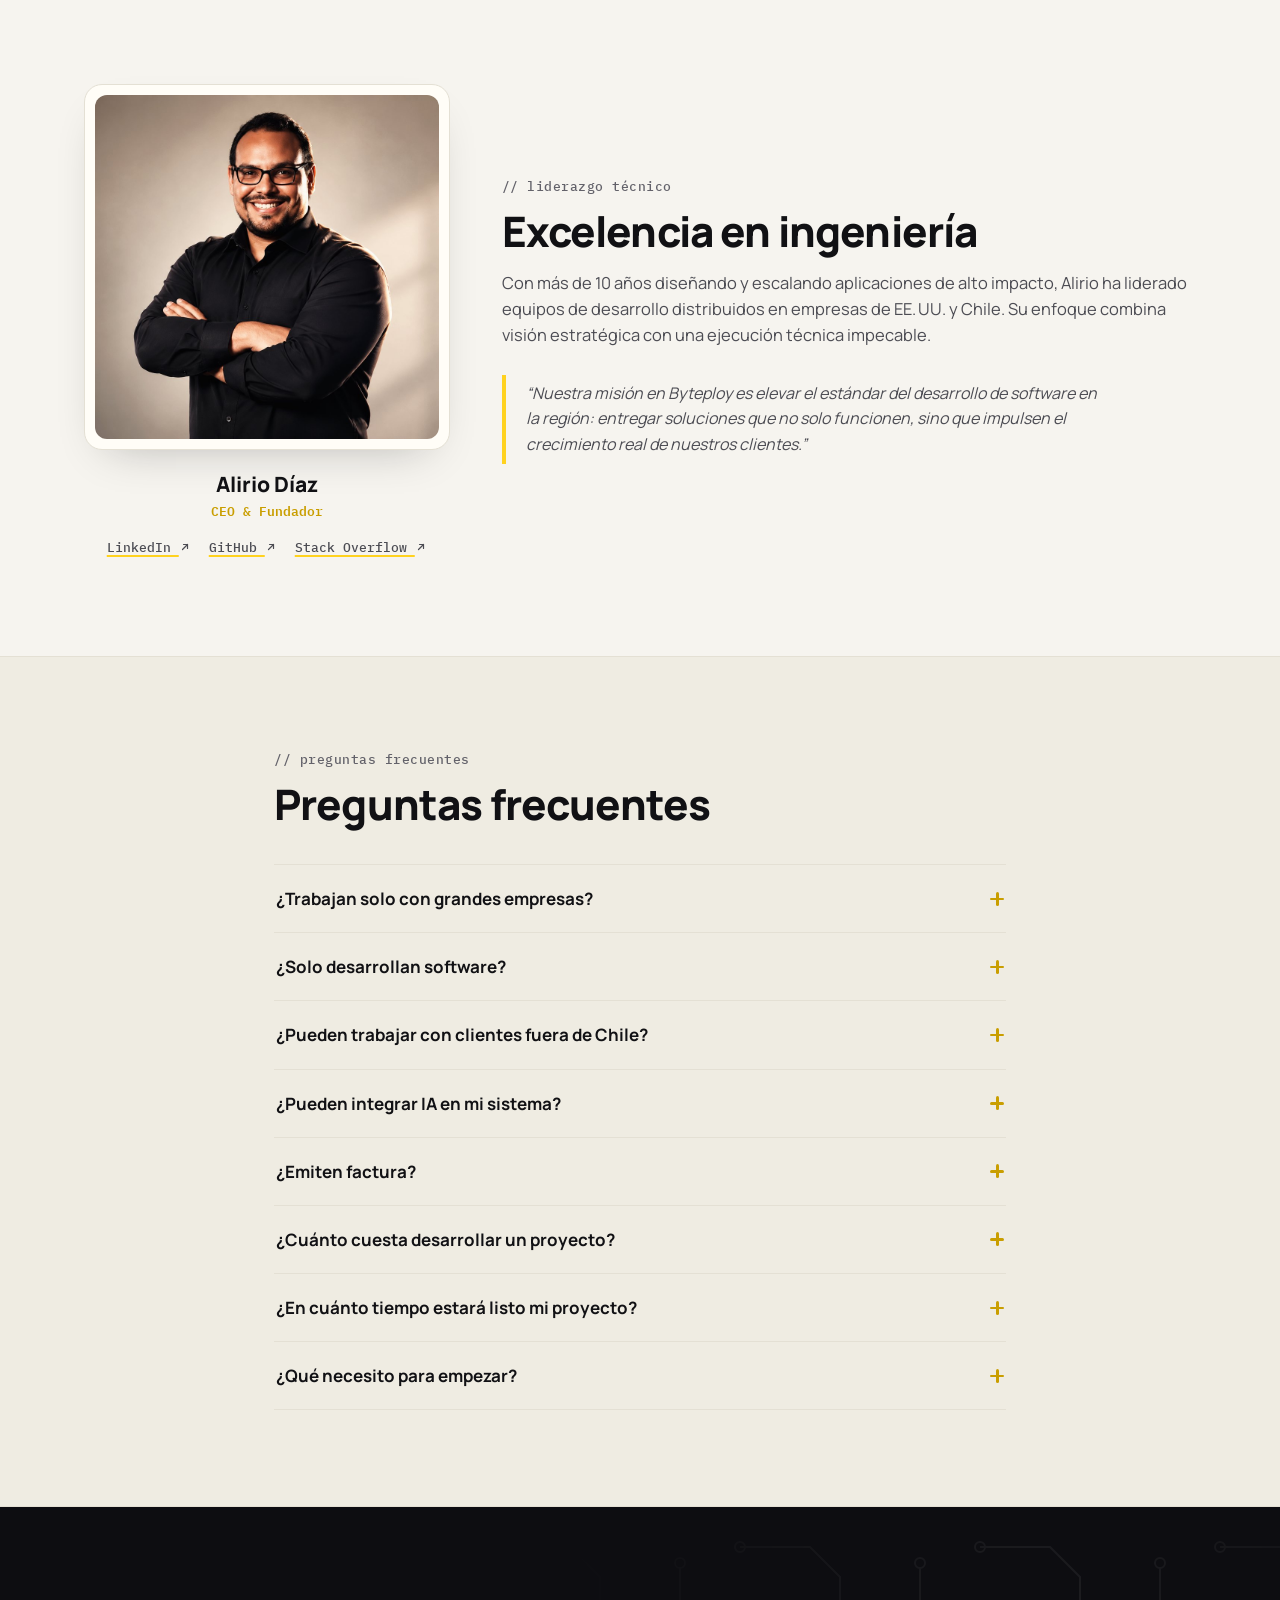
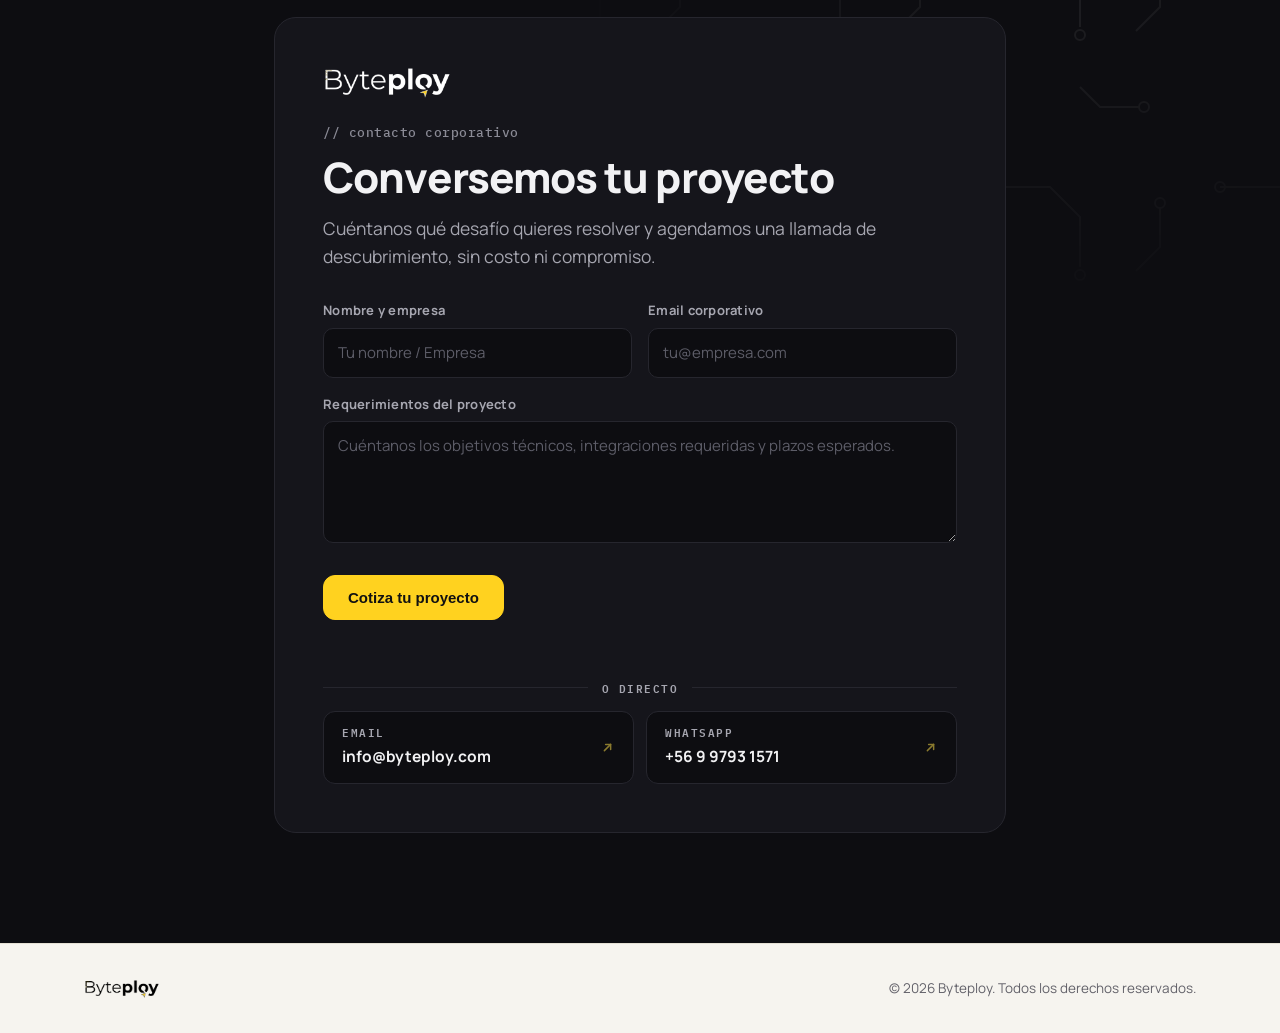
==== commit 84cd6489: "Turnstile: site key real del widget de la landing Co-Authored-By: Claude Fable 5 <noreply@anthropic." ====
--- a/index.html
+++ b/index.html
@@ -454,7 +454,7 @@
         </div>
         <div class="field"><label for="cf-mensaje">Requerimientos del proyecto</label><textarea id="cf-mensaje" name="message" rows="4" required placeholder="Cuéntanos los objetivos técnicos, integraciones requeridas y plazos esperados."></textarea></div>
         <!-- Reemplaza el valor por la Site Key del widget Turnstile (Cloudflare > Turnstile) -->
-        <div class="cf-turnstile" data-sitekey="PON-AQUI-TU-SITE-KEY-DE-TURNSTILE" data-theme="dark" data-language="es"></div>
+        <div class="cf-turnstile" data-sitekey="0x4AAAAAAD8RqzFQadE3aFgY" data-theme="dark" data-language="es"></div>
         <button class="btn btn-primary form-submit" type="submit">Cotiza tu proyecto</button>
         <p class="form-status" role="status" aria-live="polite"></p>
       </form>
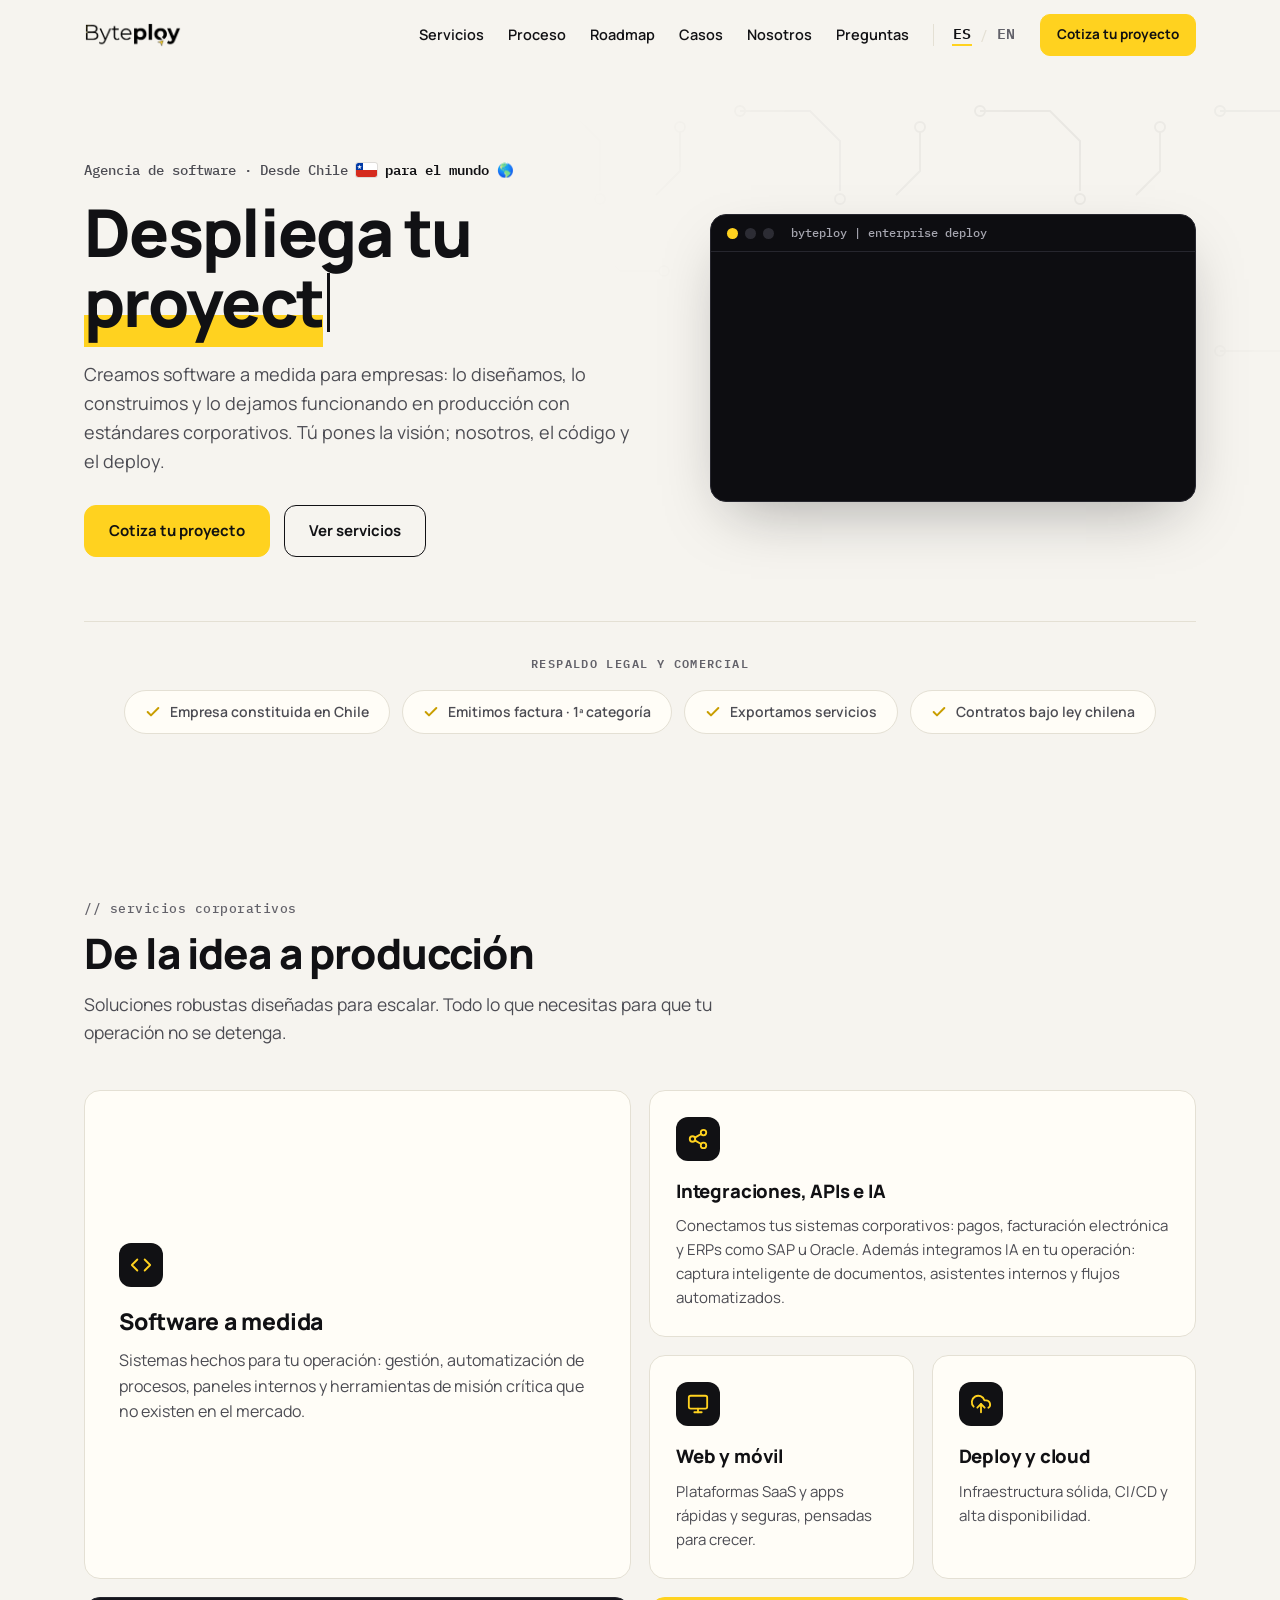
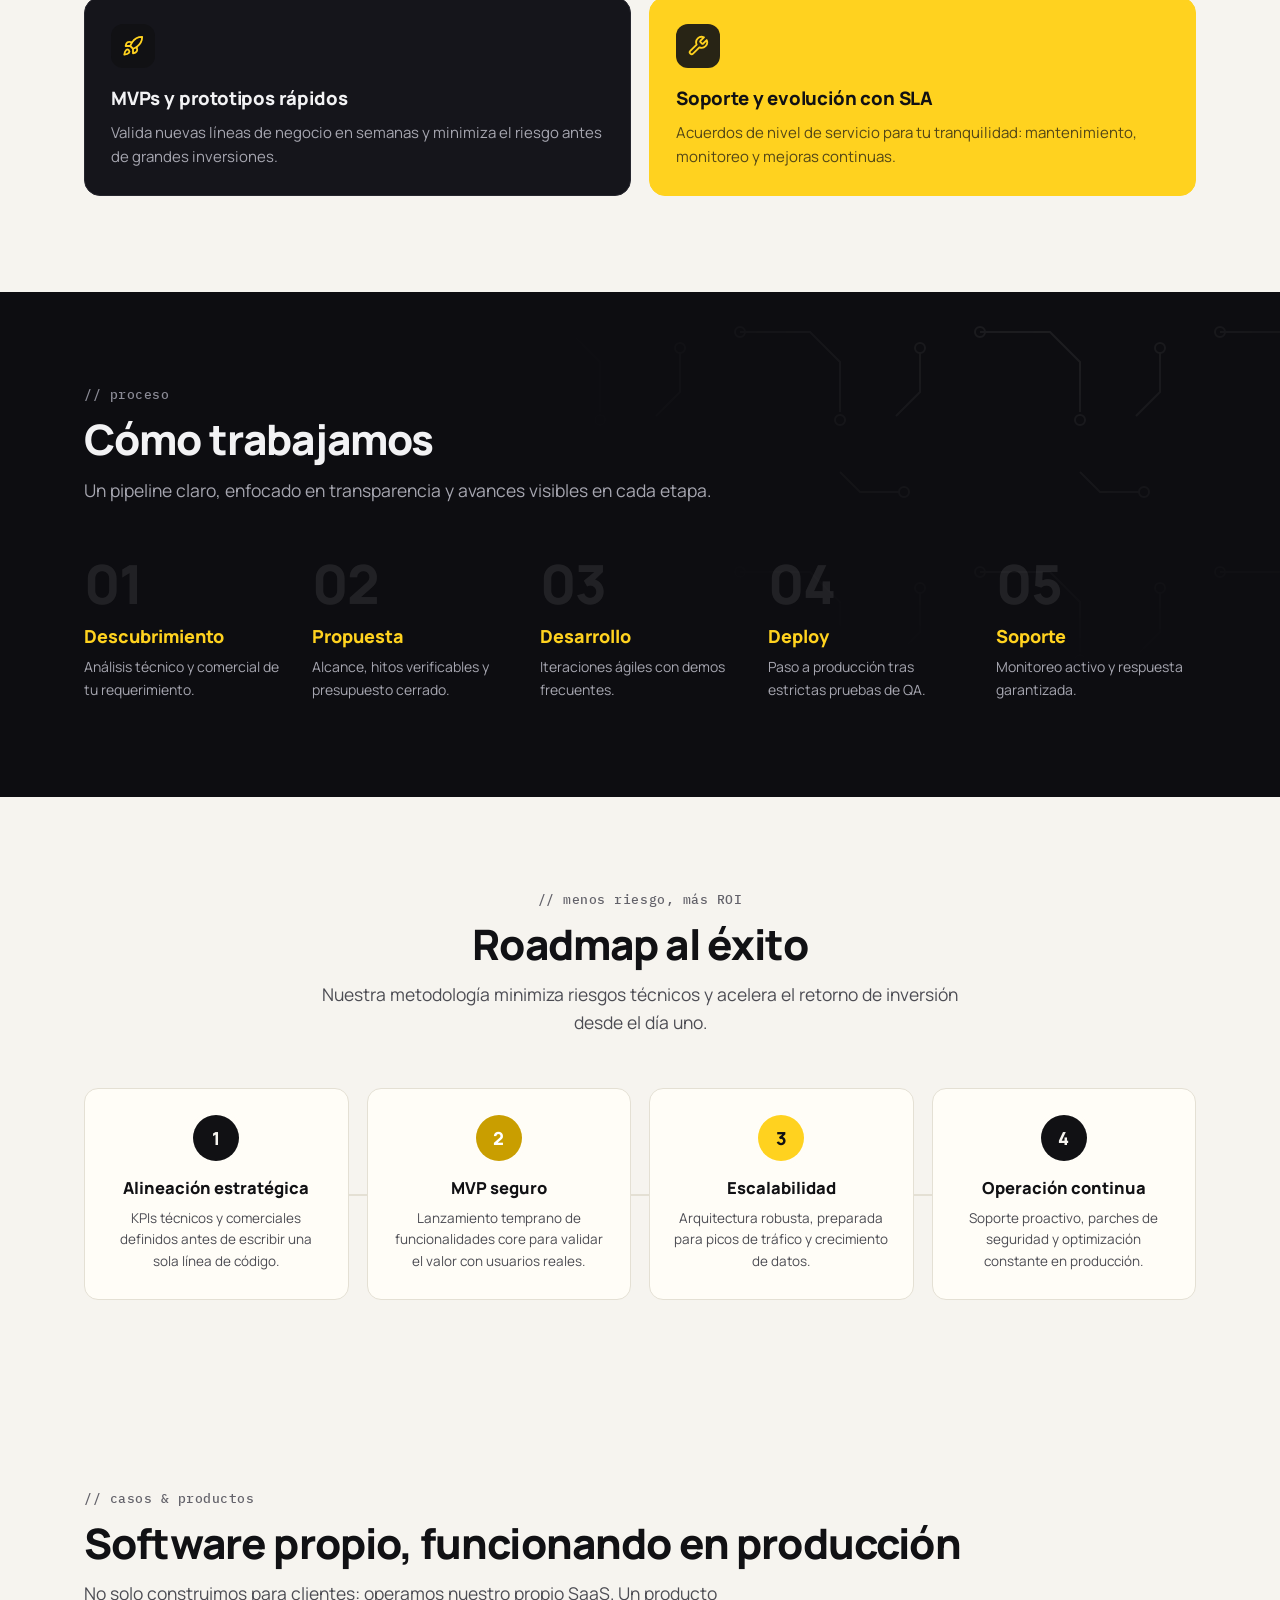
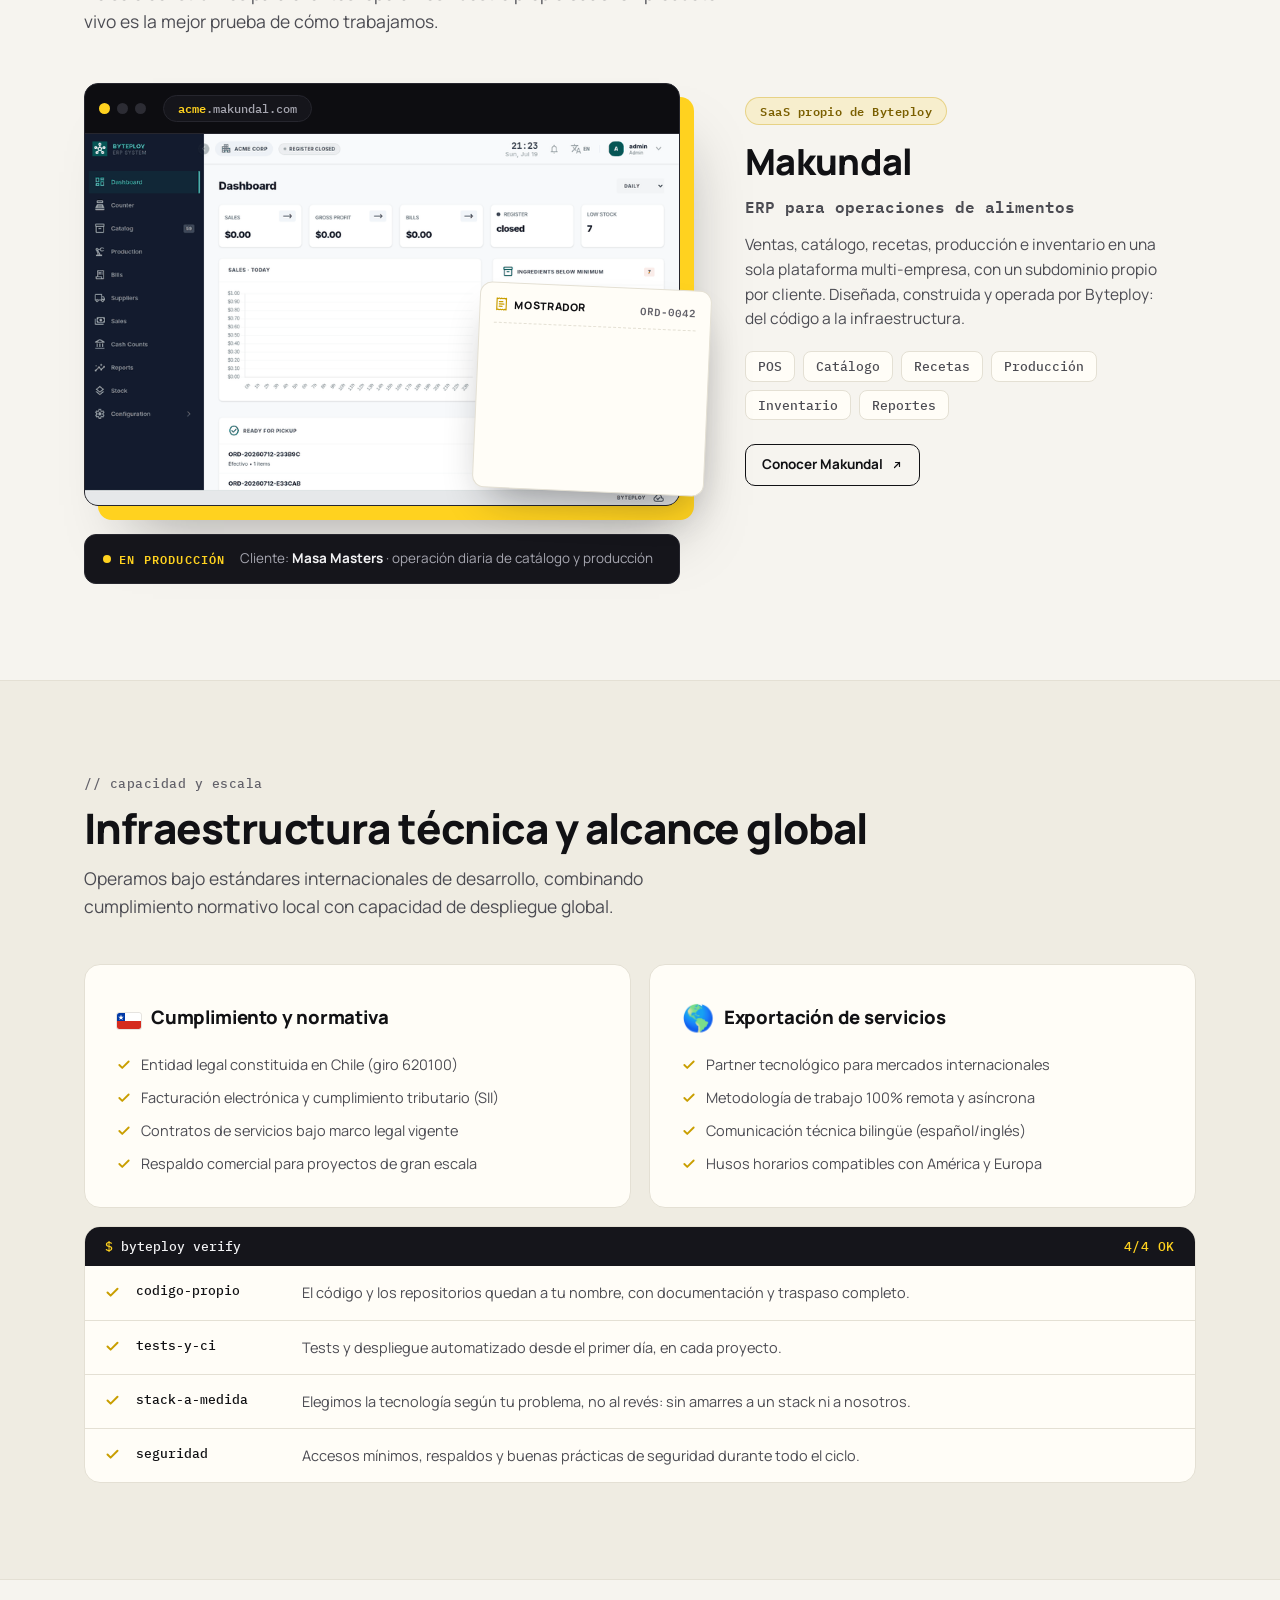
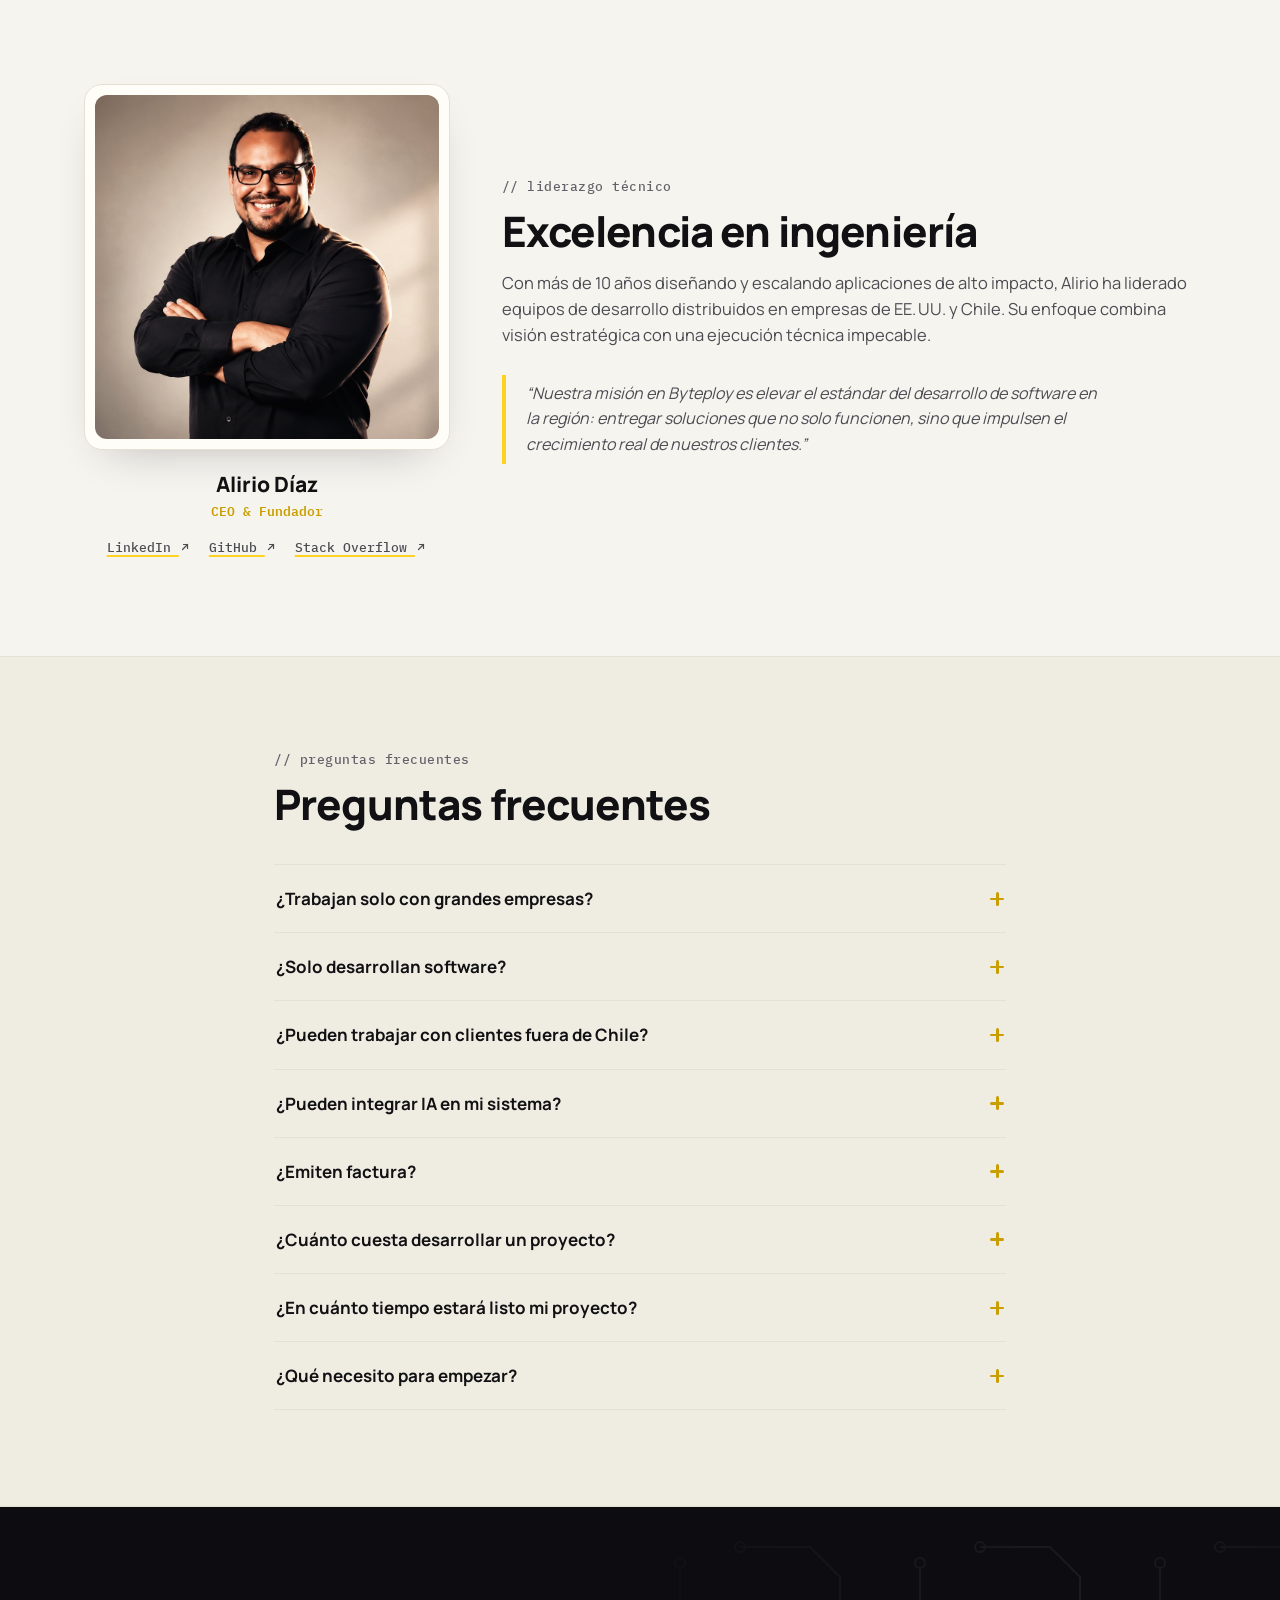
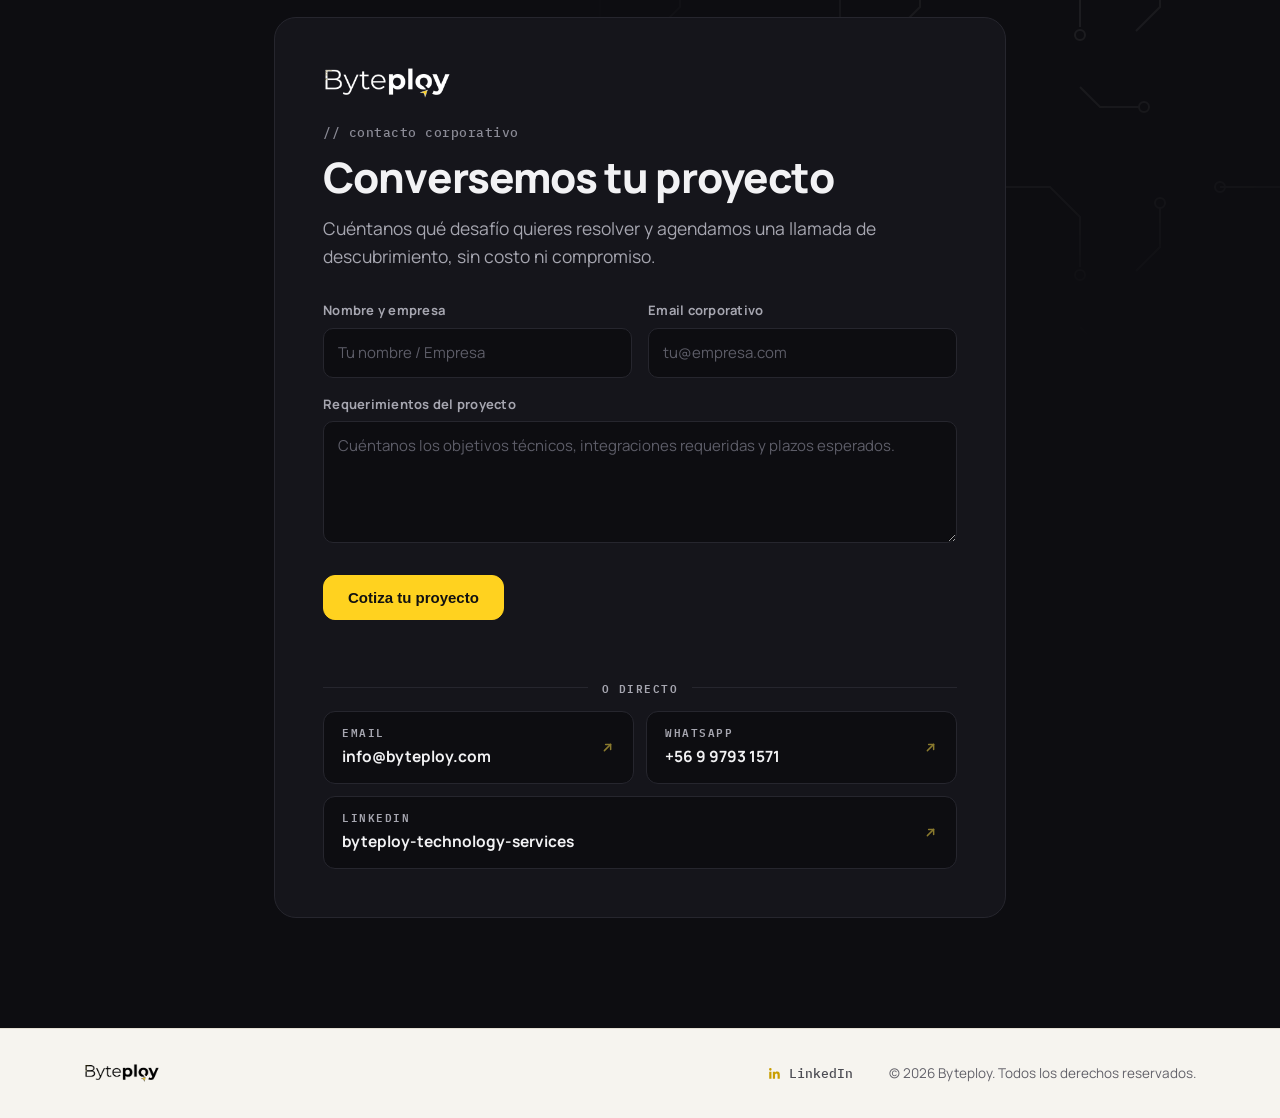
==== commit e733d9b6: "LinkedIn de la empresa + bandera chilena en SVG Canal LinkedIn (fila completa) en la tabla de contac" ====
--- a/index.html
+++ b/index.html
@@ -54,6 +54,7 @@
         "slogan": "Despliega tu empresa",
         "description": "Agencia chilena de desarrollo de software a medida para empresas. De la idea a producción: diseño, desarrollo, deploy y soporte con SLA.",
         "email": "info@byteploy.com",
+        "sameAs": ["https://www.linkedin.com/company/byteploy-technology-services"],
         "founder": {
           "@type": "Person",
           "name": "Alirio Díaz",
@@ -174,7 +175,7 @@
   <div class="container">
     <div class="hero-grid">
       <div class="hero-copy">
-        <p class="eyebrow">Agencia de software · Desde Chile 🇨🇱 <b>para el mundo</b></p>
+        <p class="eyebrow">Agencia de software · Desde Chile <svg class="flag-cl" viewBox="0 0 24 16" width="21" height="14" aria-hidden="true" focusable="false"><rect width="24" height="16" fill="#fff"/><rect y="8" width="24" height="8" fill="#d52b1e"/><rect width="8" height="8" fill="#0039a6"/><path d="M4 1.6l.66 2.03h2.14L5.07 4.89l.66 2.03L4 5.66 2.27 6.92l.66-2.03L1.2 3.63h2.14z" fill="#fff"/></svg> <b>para el mundo</b> 🌎</p>
         <h1 class="hero-title">
           <span class="sr-only">Byteploy: despliega tu empresa, tu proyecto, tu idea.</span>
           <span aria-hidden="true">Despliega tu <span class="typewrap"><span id="typeword" class="typeword" data-words='["empresa","proyecto","idea","MVP","plataforma","startup","negocio"]'>empresa</span><span class="caret"></span></span></span>
@@ -340,7 +341,7 @@
     <p class="section-sub" data-reveal>Operamos bajo estándares internacionales de desarrollo, combinando cumplimiento normativo local con capacidad de despliegue global.</p>
     <div class="grid cards-2">
       <article class="card card-lg" data-reveal>
-        <h3 class="flag"><span class="emoji">🇨🇱</span> Cumplimiento y normativa</h3>
+        <h3 class="flag"><span class="emoji"><svg class="flag-cl" viewBox="0 0 24 16" width="24" height="16" aria-hidden="true" focusable="false"><rect width="24" height="16" fill="#fff"/><rect y="8" width="24" height="8" fill="#d52b1e"/><rect width="8" height="8" fill="#0039a6"/><path d="M4 1.6l.66 2.03h2.14L5.07 4.89l.66 2.03L4 5.66 2.27 6.92l.66-2.03L1.2 3.63h2.14z" fill="#fff"/></svg></span> Cumplimiento y normativa</h3>
         <ul class="mini-list">
           <li>Entidad legal constituida en Chile (giro 620100)</li>
           <li>Facturación electrónica y cumplimiento tributario (SII)</li>
@@ -470,6 +471,11 @@
           <span class="channel-value">+56 9 9793 1571</span>
           <span class="channel-arrow" aria-hidden="true"><svg viewBox="0 0 24 24" width="15" height="15" aria-hidden="true" focusable="false" fill="none" stroke="currentColor" stroke-width="2.4" stroke-linecap="round" stroke-linejoin="round"><path d="M7 17 17 7"/><path d="M9 7h8v8"/></svg></span>
         </a>
+        <a class="channel channel-wide" href="https://www.linkedin.com/company/byteploy-technology-services" target="_blank" rel="noopener" aria-label="Perfil de Byteploy en LinkedIn">
+          <span class="channel-label">linkedin</span>
+          <span class="channel-value">byteploy-technology-services</span>
+          <span class="channel-arrow" aria-hidden="true"><svg viewBox="0 0 24 24" width="15" height="15" aria-hidden="true" focusable="false" fill="none" stroke="currentColor" stroke-width="2.4" stroke-linecap="round" stroke-linejoin="round"><path d="M7 17 17 7"/><path d="M9 7h8v8"/></svg></span>
+        </a>
       </div>
     </div>
   </div>
@@ -480,6 +486,7 @@
 <footer class="site-footer">
   <div class="container footer-grid">
     <a class="footer-brand" href="#top" aria-label="Byteploy | inicio"><img src="assets/wordmark.png" width="76" height="20" alt="Byteploy"></a>
+    <a class="footer-social" href="https://www.linkedin.com/company/byteploy-technology-services" target="_blank" rel="noopener" aria-label="Byteploy en LinkedIn"><svg viewBox="0 0 24 24" width="15" height="15" fill="currentColor" aria-hidden="true" focusable="false"><path d="M20.45 20.45h-3.55v-5.57c0-1.33-.03-3.04-1.85-3.04-1.86 0-2.14 1.45-2.14 2.94v5.67H9.36V9h3.41v1.56h.05c.48-.9 1.64-1.85 3.37-1.85 3.6 0 4.27 2.37 4.27 5.46v6.28zM5.34 7.43a2.06 2.06 0 1 1 0-4.12 2.06 2.06 0 0 1 0 4.12zM7.12 20.45H3.56V9h3.56v11.45z"/></svg><span>LinkedIn</span></a>
     <div class="footer-legal"><p>© <span id="year">2026</span> Byteploy. Todos los derechos reservados.</p></div>
   </div>
 </footer>
--- a/assets/styles.css
+++ b/assets/styles.css
@@ -145,6 +145,7 @@
 .hero-grid > * { min-width: 0; }
 .eyebrow { font: 500 13.5px/1.5 var(--font-mono); color: var(--ink2); margin-bottom: 18px; }
 .eyebrow b { color: var(--ink); }
+.flag-cl { display: inline-block; vertical-align: -2px; border-radius: 2.5px; box-shadow: 0 0 0 1px rgba(17, 17, 20, 0.1); }
 .hero-title { font-size: clamp(40px, 5.6vw, 66px); font-weight: 800; letter-spacing: -0.025em; line-height: 1.06; }
 /* La palabra animada vive en su propia línea → el nº de líneas del h1 no
    cambia al escribir/borrar y el layout no salta (CLS 0) */
@@ -399,6 +400,7 @@
 .contact-or { display: flex; align-items: center; gap: 14px; margin-top: 26px; font: 600 11px/1 var(--font-mono); letter-spacing: 0.14em; text-transform: uppercase; color: var(--dmuted); }
 .contact-or::before, .contact-or::after { content: ""; flex: 1; height: 1px; background: var(--dline); }
 .contact-channels { display: grid; grid-template-columns: 1fr 1fr; gap: 12px; margin-top: 18px; }
+.channel-wide { grid-column: 1 / -1; }
 .channel {
   display: grid; grid-template-columns: 1fr auto; align-items: center; gap: 2px 12px;
   background: var(--dark); border: 1px solid var(--dline); border-radius: 12px;
@@ -419,6 +421,9 @@
 .footer-grid { display: flex; align-items: center; justify-content: space-between; gap: 18px; flex-wrap: wrap; }
 .footer-brand img { height: 20px; width: auto; }
 .footer-legal p { font-size: 13.5px; color: var(--muted); }
+.footer-social { display: inline-flex; align-items: center; gap: 7px; font: 500 13px/1 var(--font-mono); color: var(--ink2); text-decoration: none; margin-left: auto; margin-right: 18px; }
+.footer-social svg { color: var(--yellow2); }
+.footer-social:hover { color: var(--yellow2); }
 
 /* ---------- Reveal (activado por JS; sin JS todo queda visible) ---------- */
 
